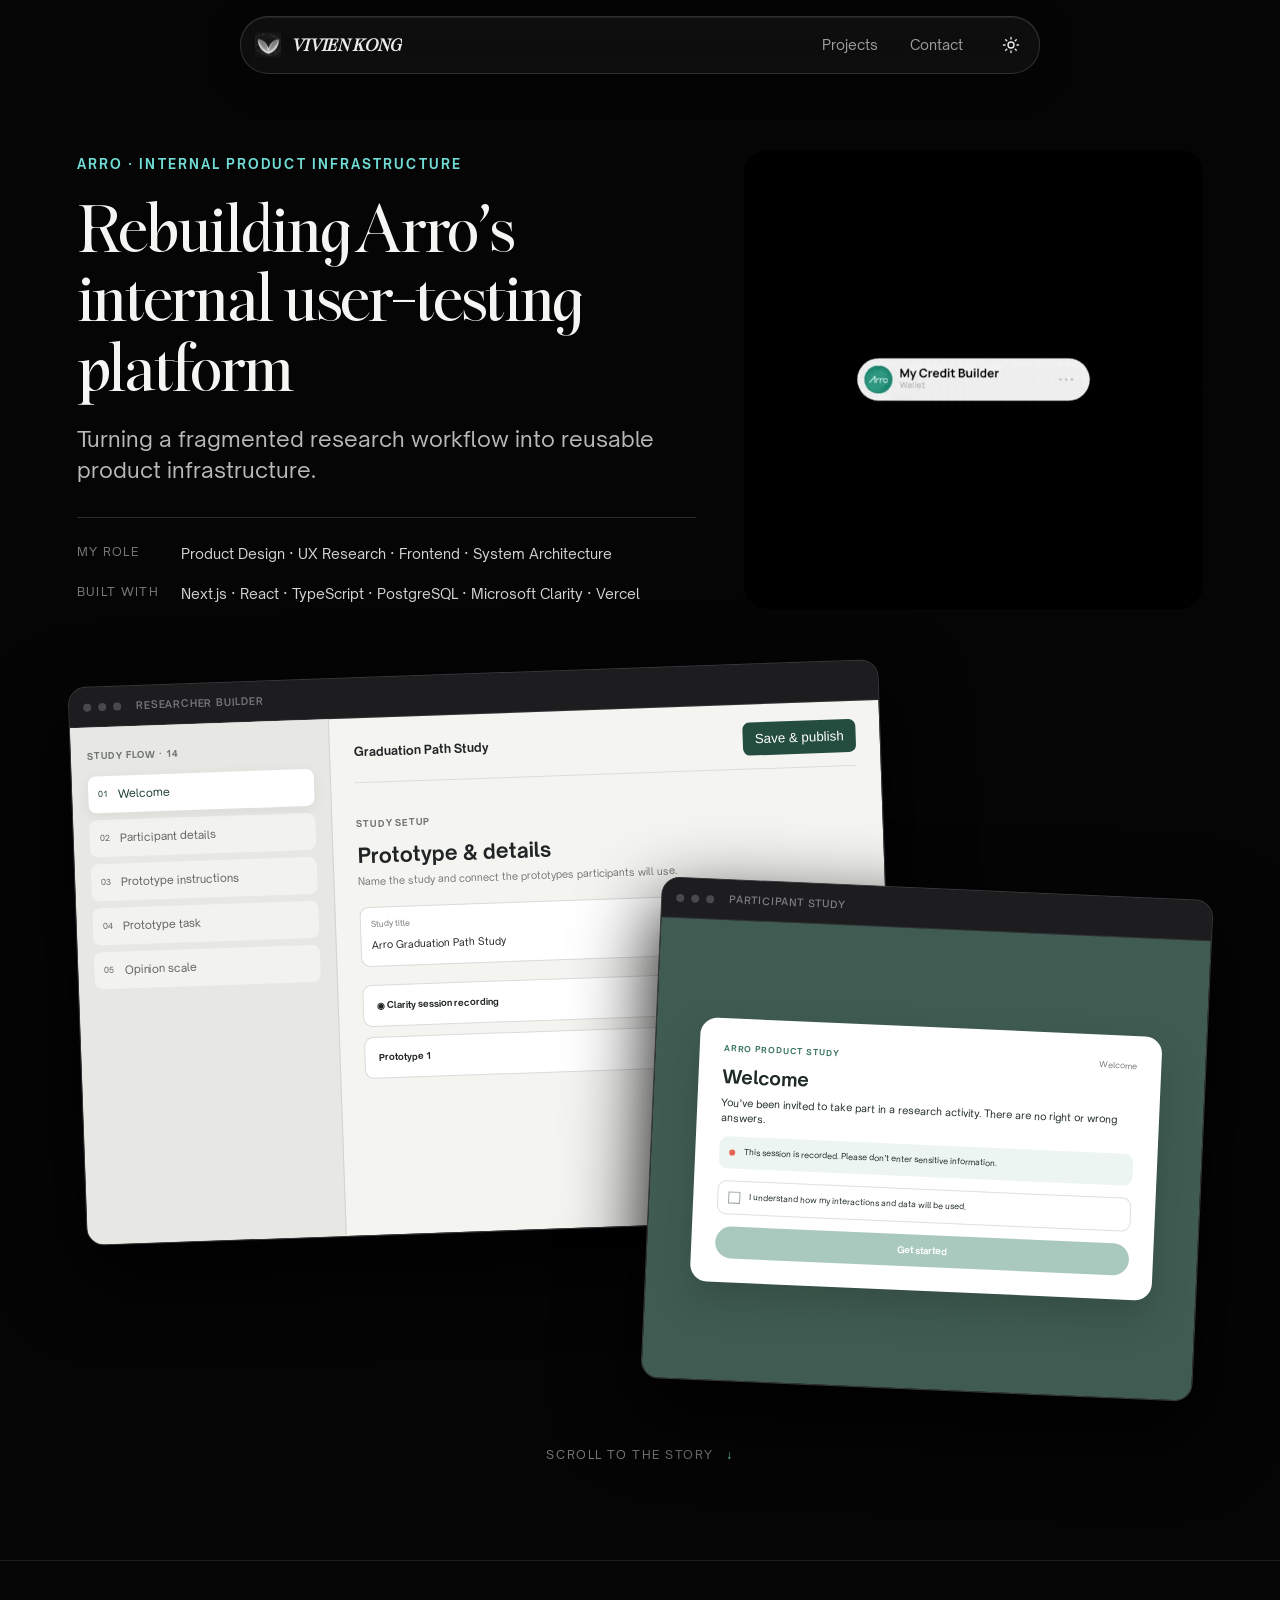
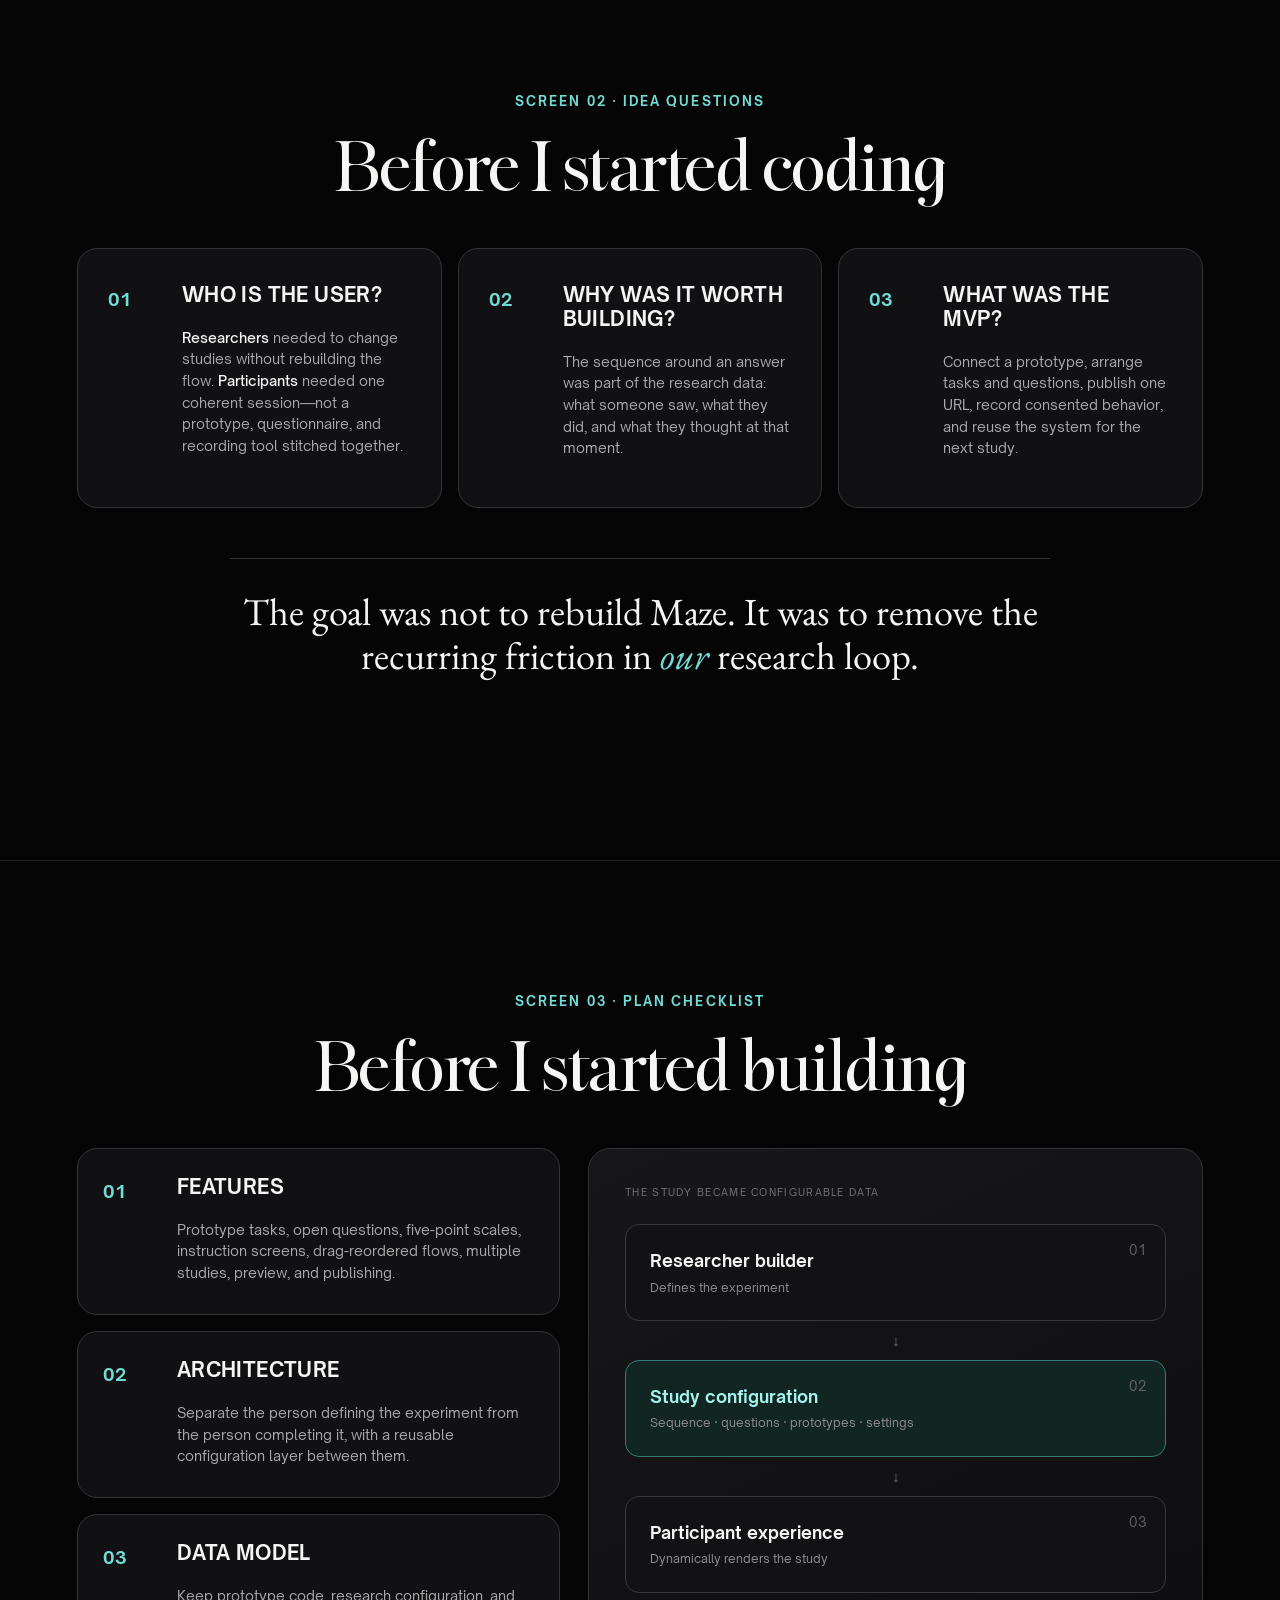
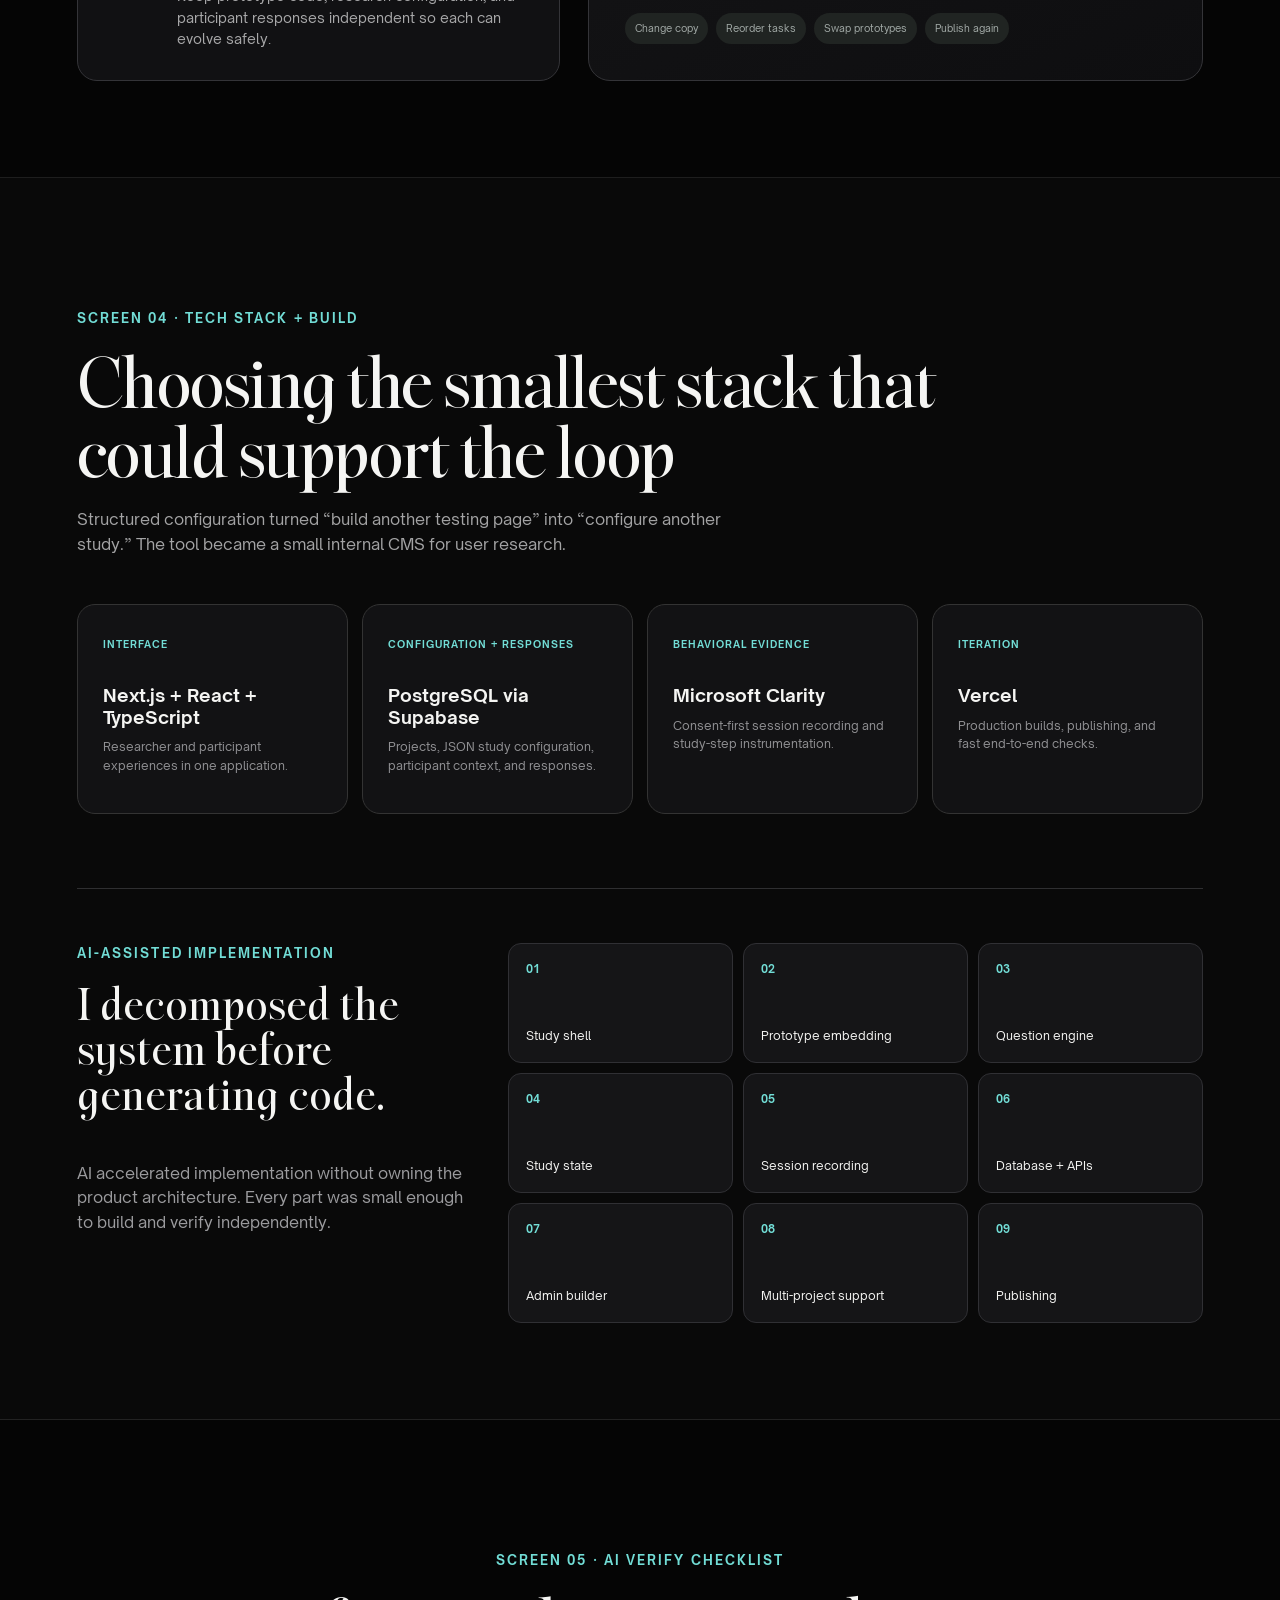
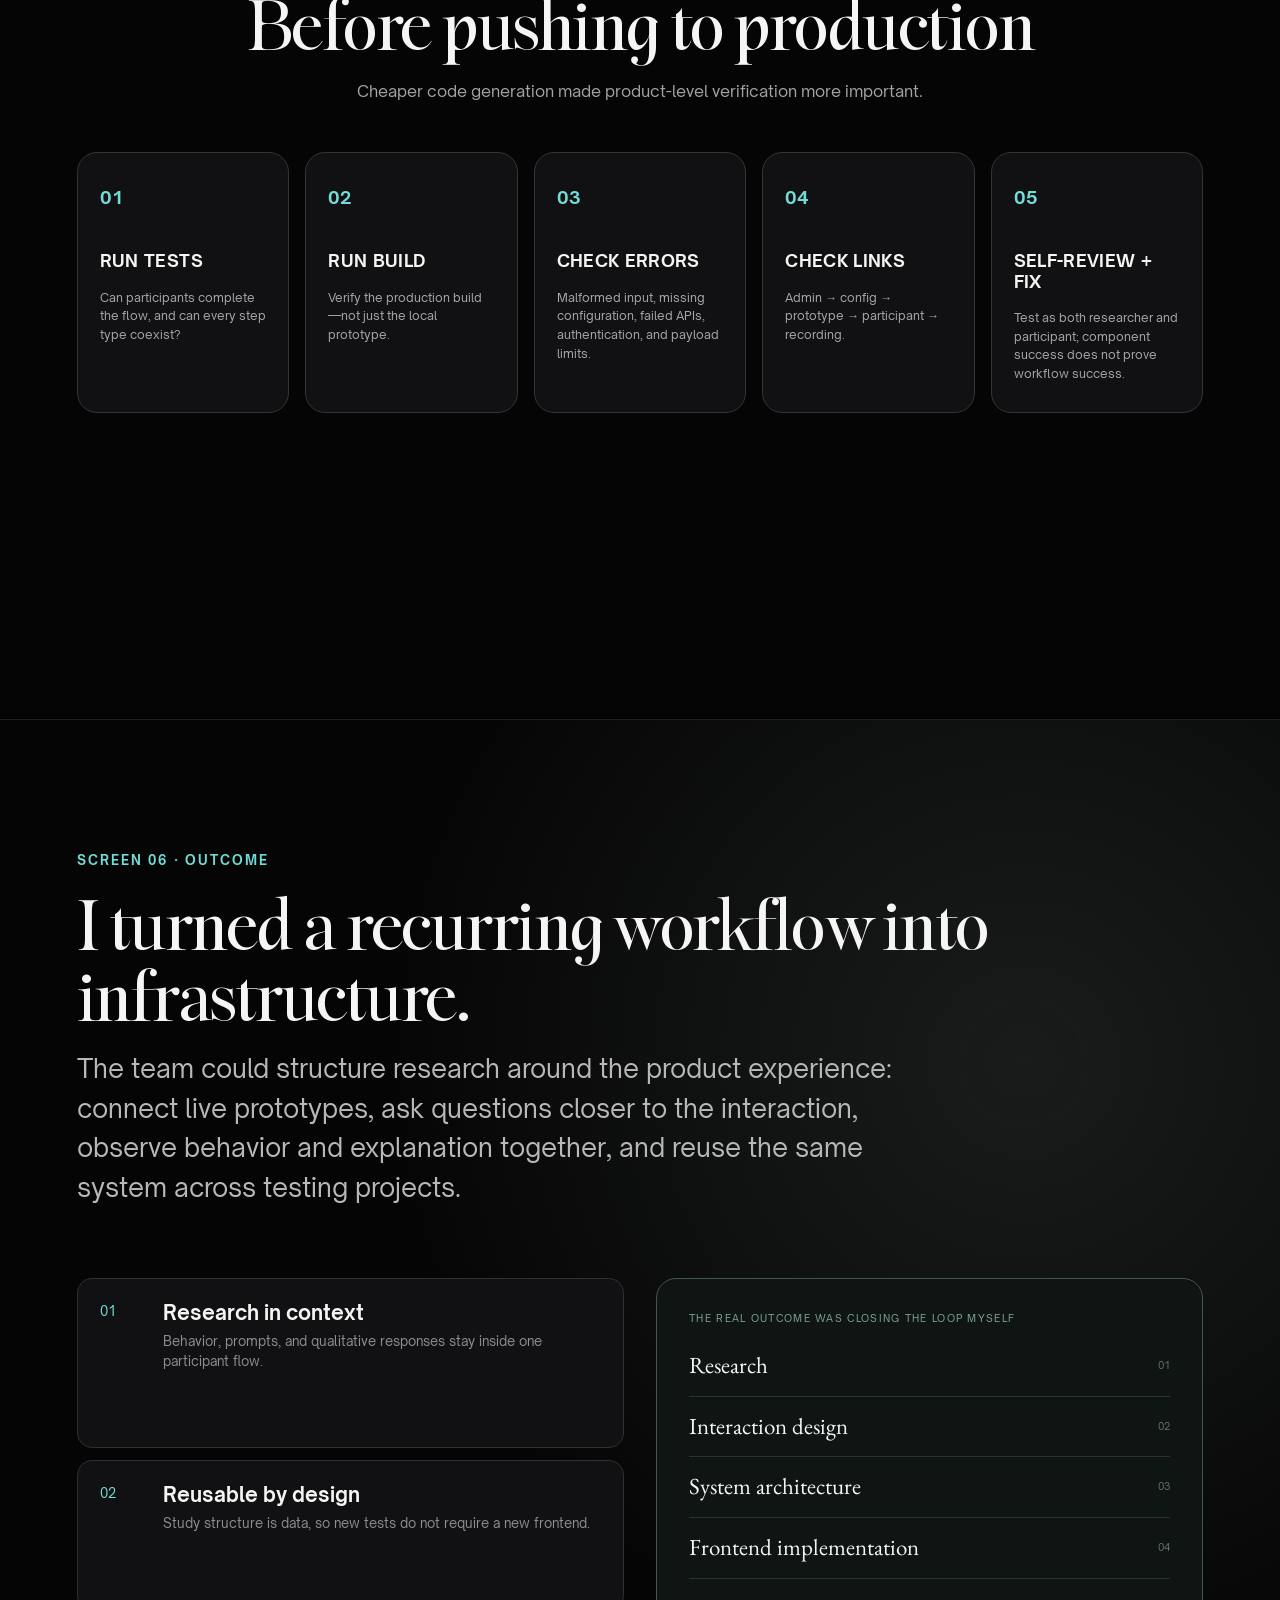
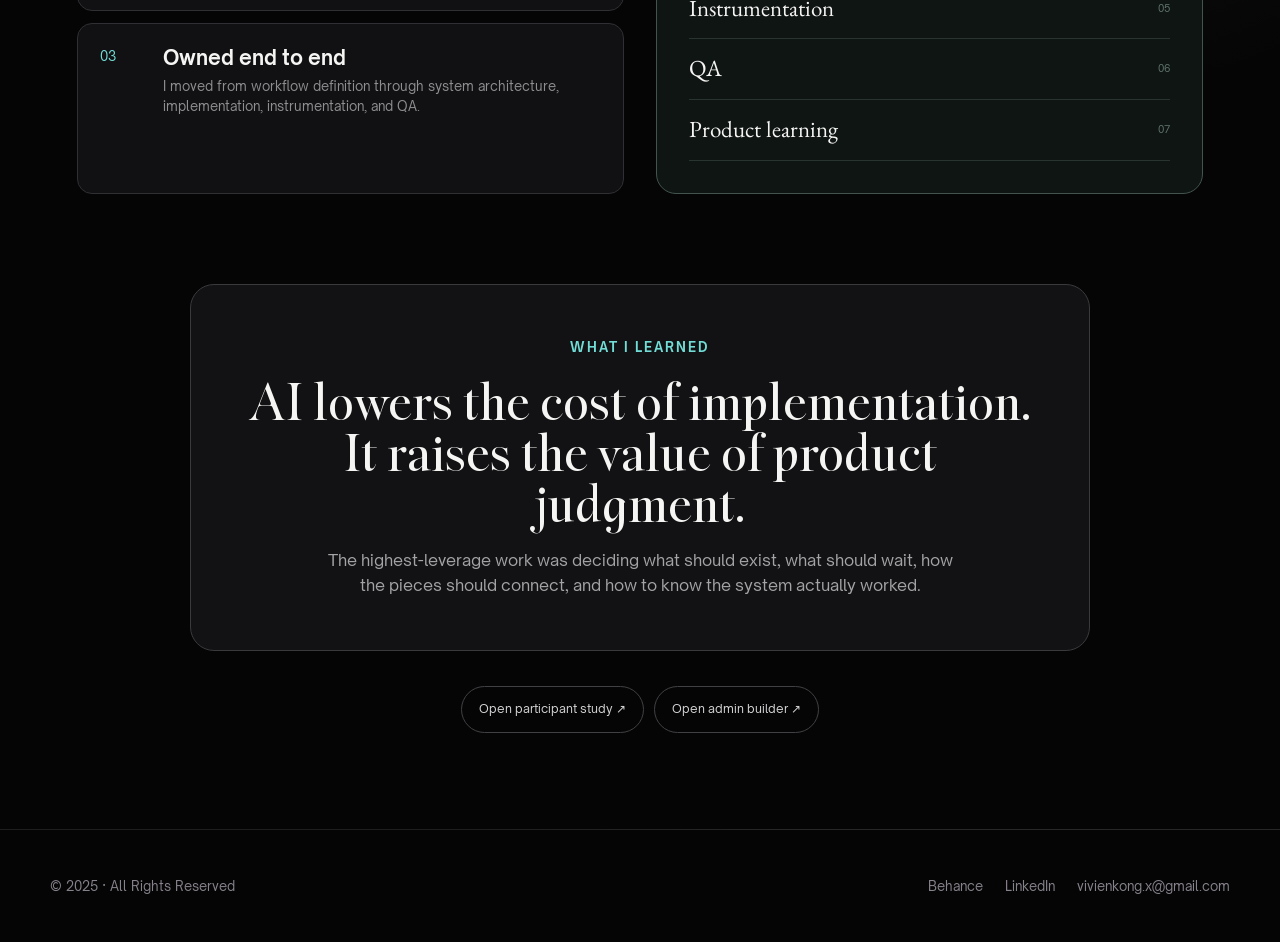
==== arro-testing-system/index.html @ 53c53cf3 "Update case-study typography and Arro hero" ====
<!doctype html>
<html lang="en">
<head>
  <meta charset="utf-8">
  <meta name="viewport" content="width=device-width, initial-scale=1">
  <meta name="description" content="How Vivien Kong designed and built Arro's configurable internal user-testing platform.">
  <link rel="canonical" href="https://vivienkong.com/arro-testing-system">
  <title>Arro Research Platform — Vivien Kong</title>
  <link rel="icon" href="/brand-icon.svg" type="image/svg+xml">
  <link rel="stylesheet" href="/assets/fonts/garamond.css">
  <link rel="stylesheet" href="/arro-testing-system/arro.css?v=6">
  <script>try{document.documentElement.dataset.theme=localStorage.getItem("theme")==="light"?"light":"dark"}catch(e){}</script>
  <script type="module" src="/modules/glass-navbar.mjs?v=2"></script>
  <script type="module" src="/modules/glass-navbar-init.mjs"></script>
  <link rel="stylesheet" href="/modules/case-study-type.css">
  <script type="module" src="/modules/case-study-type.mjs"></script>
</head>
<body>
  <main>
    <section class="screen hero" aria-labelledby="hero-title">
      <div class="screen-inner hero-layout">
      <div class="hero-copy">
        <p class="eyebrow hero-eyebrow">ARRO · INTERNAL PRODUCT INFRASTRUCTURE</p>
        <h1 id="hero-title">Rebuilding Arro’s internal user-testing platform</h1>
        <p class="intro">Turning a fragmented research workflow into reusable product infrastructure.</p>
        <dl class="project-meta">
          <div><dt>My role</dt><dd>Product Design · UX Research · Frontend · System Architecture</dd></div>
          <div><dt>Built with</dt><dd>Next.js · React · TypeScript · PostgreSQL · Microsoft Clarity · Vercel</dd></div>
        </dl>
      </div>

      <figure class="hero-animation">
        <img src="/media/arro/research-workflow.gif" width="800" height="800" alt="Arro My Credit Builder wallet preview">
      </figure>
      </div>

      <div class="hero-product" aria-label="Researcher builder and participant study shown side by side">
        <article class="browser-frame admin-preview">
          <div class="browser-bar"><span></span><span></span><span></span><b>Researcher builder</b></div>
          <div class="admin-ui">
            <aside>
              <small>STUDY FLOW · 14</small>
              <div class="flow-row active"><i>01</i><span>Welcome</span></div>
              <div class="flow-row"><i>02</i><span>Participant details</span></div>
              <div class="flow-row"><i>03</i><span>Prototype instructions</span></div>
              <div class="flow-row"><i>04</i><span>Prototype task</span></div>
              <div class="flow-row"><i>05</i><span>Opinion scale</span></div>
            </aside>
            <div class="builder-panel">
              <div class="builder-top"><span>Graduation Path Study</span><button type="button" tabindex="-1">Save &amp; publish</button></div>
              <small>STUDY SETUP</small>
              <h3>Prototype &amp; details</h3>
              <p>Name the study and connect the prototypes participants will use.</p>
              <div class="field"><label>Study title</label><span>Arro Graduation Path Study</span></div>
              <div class="integration"><strong>◉ Clarity session recording</strong><em>Connected</em></div>
              <div class="prototype-entry"><b>Prototype 1</b><span>graduation-path…</span></div>
            </div>
          </div>
        </article>

        <article class="browser-frame participant-preview">
          <div class="browser-bar"><span></span><span></span><span></span><b>Participant study</b></div>
          <div class="participant-stage">
            <div class="participant-card">
              <div class="participant-meta"><small>ARRO PRODUCT STUDY</small><span>Welcome</span></div>
              <h3>Welcome</h3>
              <p>You’ve been invited to take part in a research activity. There are no right or wrong answers.</p>
              <div class="recording-notice"><i></i><span>This session is recorded. Please don’t enter sensitive information.</span></div>
              <div class="consent"><i></i><span>I understand how my interactions and data will be used.</span></div>
              <div class="get-started">Get started</div>
            </div>
          </div>
        </article>
      </div>
      <a class="scroll-cue" href="#idea">Scroll to the story <span>↓</span></a>
    </section>

    <section class="screen checklist-screen" id="idea" aria-labelledby="idea-title">
      <div class="screen-inner">
        <header class="section-heading centered">
          <p class="eyebrow">SCREEN 02 · IDEA QUESTIONS</p>
          <h2 id="idea-title">Before I started coding</h2>
        </header>
        <div class="numbered-cards three">
          <article class="numbered-card">
            <span>01</span>
            <div><h3>Who is the user?</h3><p><strong>Researchers</strong> needed to change studies without rebuilding the flow. <strong>Participants</strong> needed one coherent session—not a prototype, questionnaire, and recording tool stitched together.</p></div>
          </article>
          <article class="numbered-card">
            <span>02</span>
            <div><h3>Why was it worth building?</h3><p>The sequence around an answer was part of the research data: what someone saw, what they did, and what they thought at that moment.</p></div>
          </article>
          <article class="numbered-card">
            <span>03</span>
            <div><h3>What was the MVP?</h3><p>Connect a prototype, arrange tasks and questions, publish one URL, record consented behavior, and reuse the system for the next study.</p></div>
          </article>
        </div>
        <blockquote>The goal was not to rebuild Maze. It was to remove the recurring friction in <em>our</em> research loop.</blockquote>
      </div>
    </section>

    <section class="screen plan-screen" aria-labelledby="plan-title">
      <div class="screen-inner">
        <header class="section-heading centered">
          <p class="eyebrow">SCREEN 03 · PLAN CHECKLIST</p>
          <h2 id="plan-title">Before I started building</h2>
        </header>
        <div class="plan-layout">
          <div class="numbered-cards compact">
            <article class="numbered-card"><span>01</span><div><h3>Features</h3><p>Prototype tasks, open questions, five-point scales, instruction screens, drag-reordered flows, multiple studies, preview, and publishing.</p></div></article>
            <article class="numbered-card"><span>02</span><div><h3>Architecture</h3><p>Separate the person defining the experiment from the person completing it, with a reusable configuration layer between them.</p></div></article>
            <article class="numbered-card"><span>03</span><div><h3>Data model</h3><p>Keep prototype code, research configuration, and participant responses independent so each can evolve safely.</p></div></article>
          </div>
          <div class="architecture" aria-label="Research platform architecture diagram">
            <p>THE STUDY BECAME CONFIGURABLE DATA</p>
            <div class="architecture-node"><small>01</small><strong>Researcher builder</strong><span>Defines the experiment</span></div>
            <b class="architecture-arrow">↓</b>
            <div class="architecture-node accent"><small>02</small><strong>Study configuration</strong><span>Sequence · questions · prototypes · settings</span></div>
            <b class="architecture-arrow">↓</b>
            <div class="architecture-node"><small>03</small><strong>Participant experience</strong><span>Dynamically renders the study</span></div>
            <div class="config-changes"><span>Change copy</span><span>Reorder tasks</span><span>Swap prototypes</span><span>Publish again</span></div>
          </div>
        </div>
      </div>
    </section>

    <section class="screen build-screen" aria-labelledby="build-title">
      <div class="screen-inner">
        <header class="section-heading">
          <p class="eyebrow">SCREEN 04 · TECH STACK + BUILD</p>
          <h2 id="build-title">Choosing the smallest stack that could support the loop</h2>
          <p>Structured configuration turned “build another testing page” into “configure another study.” The tool became a small internal CMS for user research.</p>
        </header>
        <div class="stack-grid">
          <article><span>Interface</span><h3>Next.js + React + TypeScript</h3><p>Researcher and participant experiences in one application.</p></article>
          <article><span>Configuration + responses</span><h3>PostgreSQL via Supabase</h3><p>Projects, JSON study configuration, participant context, and responses.</p></article>
          <article><span>Behavioral evidence</span><h3>Microsoft Clarity</h3><p>Consent-first session recording and study-step instrumentation.</p></article>
          <article><span>Iteration</span><h3>Vercel</h3><p>Production builds, publishing, and fast end-to-end checks.</p></article>
        </div>
        <div class="decomposition">
          <div class="decomposition-copy">
            <p class="eyebrow">AI-ASSISTED IMPLEMENTATION</p>
            <h3>I decomposed the system before generating code.</h3>
            <p>AI accelerated implementation without owning the product architecture. Every part was small enough to build and verify independently.</p>
          </div>
          <ol class="task-grid">
            <li><b>01</b>Study shell</li><li><b>02</b>Prototype embedding</li><li><b>03</b>Question engine</li>
            <li><b>04</b>Study state</li><li><b>05</b>Session recording</li><li><b>06</b>Database + APIs</li>
            <li><b>07</b>Admin builder</li><li><b>08</b>Multi-project support</li><li><b>09</b>Publishing</li>
          </ol>
        </div>
      </div>
    </section>

    <section class="screen checklist-screen verify-screen" aria-labelledby="verify-title">
      <div class="screen-inner">
        <header class="section-heading centered">
          <p class="eyebrow">SCREEN 05 · AI VERIFY CHECKLIST</p>
          <h2 id="verify-title">Before pushing to production</h2>
          <p>Cheaper code generation made product-level verification more important.</p>
        </header>
        <div class="numbered-cards five">
          <article class="numbered-card"><span>01</span><div><h3>Run tests</h3><p>Can participants complete the flow, and can every step type coexist?</p></div></article>
          <article class="numbered-card"><span>02</span><div><h3>Run build</h3><p>Verify the production build—not just the local prototype.</p></div></article>
          <article class="numbered-card"><span>03</span><div><h3>Check errors</h3><p>Malformed input, missing configuration, failed APIs, authentication, and payload limits.</p></div></article>
          <article class="numbered-card"><span>04</span><div><h3>Check links</h3><p>Admin → config → prototype → participant → recording.</p></div></article>
          <article class="numbered-card"><span>05</span><div><h3>Self-review + fix</h3><p>Test as both researcher and participant; component success does not prove workflow success.</p></div></article>
        </div>
      </div>
    </section>

    <section class="screen outcome-screen" aria-labelledby="outcome-title">
      <div class="screen-inner outcome-inner">
        <p class="eyebrow">SCREEN 06 · OUTCOME</p>
        <h2 id="outcome-title">I turned a recurring workflow into infrastructure.</h2>
        <p class="outcome-lede">The team could structure research around the product experience: connect live prototypes, ask questions closer to the interaction, observe behavior and explanation together, and reuse the same system across testing projects.</p>
        <div class="outcome-grid">
          <div class="outcome-points">
            <article><span>01</span><div><h3>Research in context</h3><p>Behavior, prompts, and qualitative responses stay inside one participant flow.</p></div></article>
            <article><span>02</span><div><h3>Reusable by design</h3><p>Study structure is data, so new tests do not require a new frontend.</p></div></article>
            <article><span>03</span><div><h3>Owned end to end</h3><p>I moved from workflow definition through system architecture, implementation, instrumentation, and QA.</p></div></article>
          </div>
          <div class="loop">
            <p>THE REAL OUTCOME WAS CLOSING THE LOOP MYSELF</p>
            <ol>
              <li>Research</li><li>Interaction design</li><li>System architecture</li><li>Frontend implementation</li><li>Instrumentation</li><li>QA</li><li>Product learning</li>
            </ol>
          </div>
        </div>
        <div class="learning">
          <p class="eyebrow">WHAT I LEARNED</p>
          <h3>AI lowers the cost of implementation. It raises the value of product judgment.</h3>
          <p>The highest-leverage work was deciding what should exist, what should wait, how the pieces should connect, and how to know the system actually worked.</p>
        </div>
        <div class="case-links">
          <a href="https://grow-prototype-site.vercel.app/?study=graduation-path-study" target="_blank" rel="noopener noreferrer">Open participant study ↗</a>
          <a href="https://grow-prototype-site.vercel.app/admin?project=aca21e1c-a0ef-46f1-820d-6cd92b2fc8e0" target="_blank" rel="noopener noreferrer">Open admin builder ↗</a>
        </div>
      </div>
    </section>
  </main>

  <footer class="case-footer">
    <span>© 2025 · All Rights Reserved</span>
    <div>
      <a href="https://www.behance.net/vxkongfc4a">Behance</a>
      <a href="https://www.linkedin.com/in/xiaowei-vivien-kong/">LinkedIn</a>
      <a href="mailto:vivienkong.x@gmail.com">vivienkong.x@gmail.com</a>
    </div>
  </footer>
</body>
</html>
---- assets/fonts/garamond.css ----
/* EB Garamond is the bundled fallback when system Garamond is unavailable.
   Source and license: https://github.com/google/fonts/tree/main/ofl/ebgaramond */
@font-face {
  font-family: "EB Garamond";
  src: url("./eb-garamond/regular.ttf") format("truetype");
  font-style: normal;
  font-weight: 400 800;
  font-display: swap;
}

@font-face {
  font-family: "EB Garamond";
  src: url("./eb-garamond/italic.ttf") format("truetype");
  font-style: italic;
  font-weight: 400 800;
  font-display: swap;
}

/* Requested Sigurd Light styling; the linked Sigurd Light stylesheet supplies the font. */
[style*="--framer-font-family:"][style*="Sigurd"],
[style*="--framer-font-family:"][style*="sigurd"] {
  --framer-font-weight: 300 !important;
  --framer-font-style: normal !important;
  font-weight: 300 !important;
  font-style: normal !important;
}
---- arro-testing-system/arro.css ----
@font-face{font-family:"Open Sauce Sans";src:url("/assets/f40f58af32180281-VvQsG6v03iEur3JMvHc8uDrkGo.woff2") format("woff2");font-style:normal;font-weight:400;font-display:swap}
@font-face{font-family:"Open Sauce Sans";src:url("/assets/178058e7f11cfc5e-O2R7AhA6wjBk0GHLJl0N8fqxN0.woff2") format("woff2");font-style:normal;font-weight:500;font-display:swap}
@font-face{font-family:"Open Sauce Sans";src:url("/assets/3c90c1c0b30caf53-14ekUNlj0vS79oF2mPCC9M9Rng.woff2") format("woff2");font-style:normal;font-weight:700;font-display:swap}

:root{--black:#050505;--panel:#111113;--panel-2:#171719;--line:#2b2b2f;--white:#f5f5f3;--muted:#a4a4a5;--yellow:#72ddd6;--green:#bed5cd;--deep-green:#405c52;--red:#e56555}
*{box-sizing:border-box}
html{scroll-behavior:smooth;background:var(--black)}
body{margin:0;background:var(--black);color:var(--white);font-family:"Open Sauce Sans",Inter,Arial,sans-serif;font-size:16px;line-height:1.55;-webkit-font-smoothing:antialiased}
a{color:inherit}
.site-nav{position:fixed;z-index:20;top:0;left:0;right:0;height:78px;padding:0 max(24px,4vw);display:flex;align-items:center;justify-content:space-between;background:rgba(5,5,5,.78);border-bottom:1px solid rgba(255,255,255,.12);backdrop-filter:blur(18px);-webkit-backdrop-filter:blur(18px)}
.brand{display:flex;align-items:center;gap:12px;text-decoration:none;font-family:"EB Garamond",Garamond,serif;font-size:20px;font-weight:700;letter-spacing:.01em}.brand img{width:38px;height:38px;border-radius:9px}.site-nav nav{display:flex;gap:28px}.site-nav nav a{color:#c8c8c8;text-decoration:none;font-size:14px}.site-nav nav a:hover{color:#fff}
.screen{position:relative;min-height:100vh;padding:130px max(24px,6vw) 96px;border-bottom:1px solid rgba(255,255,255,.1);overflow:hidden}.screen-inner{width:min(1180px,100%);margin:0 auto}
.eyebrow{margin:0 0 18px;color:var(--yellow);font-size:13px;font-weight:700;letter-spacing:.16em;text-transform:uppercase}.hero-eyebrow{color:var(--yellow)}
h1,h2,h3,p{margin-top:0}h1,h2{font-family:"EB Garamond",Garamond,serif;font-weight:500;letter-spacing:-.035em}h1{max-width:1050px;margin-bottom:22px;font-size:clamp(52px,7vw,96px);line-height:.94}h2{margin-bottom:20px;font-size:clamp(42px,5.6vw,72px);line-height:.98}h3{font-size:20px;line-height:1.2}.lede{max-width:760px;margin-bottom:20px;font-size:clamp(22px,2.3vw,32px);line-height:1.25}.intro{max-width:680px;color:#b9b9b9;font-size:17px}.hero{padding-top:150px}.hero-copy{position:relative;z-index:2}.project-meta{display:grid;grid-template-columns:1fr 1fr;gap:16px 44px;max-width:920px;margin:40px 0 64px;padding-top:25px;border-top:1px solid var(--line)}.project-meta div{display:grid;grid-template-columns:88px 1fr;gap:16px}.project-meta dt{color:#777;font-size:12px;text-transform:uppercase;letter-spacing:.11em}.project-meta dd{margin:0;color:#d5d5d5;font-size:14px}
.hero-product{position:relative;width:min(1320px,100%);height:clamp(470px,56vw,720px);margin:0 auto}.browser-frame{position:absolute;overflow:hidden;border:1px solid #38383b;border-radius:18px;background:#161618;box-shadow:0 30px 80px #000}.browser-bar{height:40px;display:flex;align-items:center;gap:7px;padding:0 14px;background:#1d1d1f;border-bottom:1px solid #303033}.browser-bar span{width:8px;height:8px;border-radius:50%;background:#49494d}.browser-bar b{margin-left:8px;color:#7d7d81;font-size:10px;font-weight:500;letter-spacing:.08em;text-transform:uppercase}.admin-preview{left:0;top:0;width:72%;height:78%;transform:rotate(-2deg)}.participant-preview{right:0;bottom:0;width:49%;height:70%;transform:rotate(2.5deg)}
.admin-ui{display:grid;grid-template-columns:32% 1fr;height:calc(100% - 40px);color:#202424;background:#f4f4f1}.admin-ui aside{padding:22px 16px;background:#e7e8e3;border-right:1px solid #d2d3cf}.admin-ui small{display:block;margin-bottom:13px;color:#6d726f;font-size:9px;font-weight:700;letter-spacing:.09em}.flow-row{display:flex;align-items:center;gap:10px;margin:7px 0;padding:10px;border-radius:8px;color:#5f625f;background:rgba(255,255,255,.45);font-size:11px}.flow-row i{font-style:normal;font-size:8px}.flow-row.active{color:#18392e;background:#fff;box-shadow:0 3px 12px rgba(49,63,58,.08)}.builder-panel{padding:18px 24px;overflow:hidden}.builder-top{display:flex;justify-content:space-between;align-items:center;margin-bottom:34px;padding-bottom:13px;border-bottom:1px solid #ddd}.builder-top span{font-size:12px;font-weight:700}.builder-top button{border:0;border-radius:7px;padding:9px 12px;color:white;background:#244c3f;font:700 9px inherit}.builder-panel h3{margin-bottom:6px}.builder-panel>p{color:#777;font-size:10px}.field{margin:18px 0;padding:10px;border:1px solid #d8dbd8;border-radius:9px;background:white}.field label{display:block;color:#777;font-size:8px}.field span{font-size:10px}.integration,.prototype-entry{display:flex;justify-content:space-between;margin-top:10px;padding:13px;border:1px solid #d7ded9;border-radius:9px;background:#fff;font-size:9px}.integration em{color:#36705e;font-style:normal}.prototype-entry span{color:#888}
.participant-stage{height:calc(100% - 40px);display:grid;place-items:center;padding:8%;background:#405c52}.participant-card{width:100%;padding:24px;border-radius:17px;color:#1f2a26;background:#fff;box-shadow:0 18px 35px rgba(22,39,33,.25)}.participant-meta{display:flex;justify-content:space-between}.participant-meta small{color:#3b7562;font-size:8px;font-weight:700;letter-spacing:.12em}.participant-meta span{color:#777;font-size:8px}.participant-card h3{margin:11px 0 8px;font-size:18px}.participant-card>p{font-size:10px;line-height:1.45}.recording-notice,.consent{display:flex;gap:9px;padding:10px;border-radius:9px;font-size:8px;line-height:1.45}.recording-notice{margin:12px 0;background:#edf5f2}.recording-notice i{width:6px;height:6px;margin-top:3px;border-radius:50%;background:var(--red);flex:none}.consent{border:1px solid #dce1de}.consent i{width:12px;height:12px;border:1px solid #9ca7a2;flex:none}.get-started{margin-top:12px;padding:9px;border-radius:20px;text-align:center;color:#fff;background:#aac9be;font-size:9px;font-weight:700}.scroll-cue{display:flex;justify-content:center;gap:12px;margin-top:56px;color:#777;text-decoration:none;font-size:12px;text-transform:uppercase;letter-spacing:.13em}.scroll-cue span{color:var(--yellow)}
.section-heading{max-width:920px;margin-bottom:48px}.section-heading>p:last-child{max-width:650px;color:var(--muted)}.section-heading.centered{margin-right:auto;margin-left:auto;text-align:center}.section-heading.centered>p:last-child{margin-right:auto;margin-left:auto}.numbered-cards{display:grid;gap:16px}.numbered-cards.three{grid-template-columns:repeat(3,1fr)}.numbered-card{display:grid;grid-template-columns:54px 1fr;gap:20px;min-height:260px;padding:34px 30px;border:1px solid #343438;border-radius:20px;background:var(--panel)}.numbered-card>span{padding-top:3px;color:var(--yellow);font-size:18px;font-weight:700}.numbered-card h3{text-transform:uppercase;letter-spacing:.02em}.numbered-card p{margin:0;color:#a9a9aa;font-size:14px}.numbered-card strong{color:#f4f4f4;font-weight:500}.checklist-screen blockquote{max-width:820px;margin:50px auto 0;padding:30px 0 0;border-top:1px solid #2f2f31;font-family:"EB Garamond",Garamond,serif;font-size:clamp(26px,3vw,40px);line-height:1.15;text-align:center}.checklist-screen blockquote em{color:var(--yellow)}
.plan-layout{display:grid;grid-template-columns:.88fr 1.12fr;gap:28px}.numbered-cards.compact .numbered-card{min-height:0;padding:26px 25px}.architecture{padding:36px;border:1px solid #343438;border-radius:22px;background:linear-gradient(155deg,#171719,#0e0e10)}.architecture>p{margin-bottom:24px;color:#747478;font-size:10px;letter-spacing:.13em}.architecture-node{position:relative;padding:23px 24px;border:1px solid #39393d;border-radius:14px;background:#121214}.architecture-node small{position:absolute;right:18px;top:15px;color:#616166}.architecture-node strong,.architecture-node span{display:block}.architecture-node strong{font-size:17px}.architecture-node span{margin-top:4px;color:#8d8d90;font-size:12px}.architecture-node.accent{border-color:#938022;background:#221f12}.architecture-node.accent strong{color:#ffe477}.architecture-arrow{display:block;padding:7px;text-align:center;color:#666}.config-changes{display:flex;flex-wrap:wrap;gap:8px;margin-top:20px}.config-changes span{padding:8px 10px;border-radius:999px;color:#a2aaa7;background:#202422;font-size:10px}
.build-screen{background:#090909}.stack-grid{display:grid;grid-template-columns:repeat(4,1fr);gap:14px}.stack-grid article{min-height:210px;padding:25px;border:1px solid #333;border-radius:18px;background:#121214}.stack-grid article>span{color:var(--yellow);font-size:10px;font-weight:700;letter-spacing:.1em;text-transform:uppercase}.stack-grid h3{margin:30px 0 10px;font-size:18px}.stack-grid p{color:#919194;font-size:12px}.decomposition{display:grid;grid-template-columns:.72fr 1.28fr;gap:40px;margin-top:74px;padding-top:54px;border-top:1px solid #2f2f31}.decomposition-copy h3{font-family:"EB Garamond",Garamond,serif;font-size:clamp(32px,3.5vw,50px);font-weight:500;line-height:1}.decomposition-copy>p:last-child{color:#9c9c9f}.task-grid{display:grid;grid-template-columns:repeat(3,1fr);gap:10px;margin:0;padding:0;list-style:none}.task-grid li{display:flex;flex-direction:column;justify-content:space-between;min-height:120px;padding:17px;border:1px solid #303034;border-radius:13px;background:#151517;font-size:12px}.task-grid b{color:var(--yellow);font-size:11px}
.verify-screen .numbered-cards.five{grid-template-columns:repeat(5,1fr)}.verify-screen .numbered-card{display:block;min-height:250px;padding:28px 22px}.verify-screen .numbered-card>span{display:block;margin-bottom:40px}.verify-screen .numbered-card h3{font-size:17px}.verify-screen .numbered-card p{font-size:12px}
.outcome-screen{background:radial-gradient(circle at 80% 20%,rgba(190,213,205,.11),transparent 38%),#050505}.outcome-inner>h2{max-width:920px}.outcome-lede{max-width:820px;color:#b8b8ba;font-size:clamp(19px,2vw,26px)}.outcome-grid{display:grid;grid-template-columns:1fr 1fr;gap:32px;margin-top:70px}.outcome-points{display:grid;gap:12px}.outcome-points article{display:grid;grid-template-columns:45px 1fr;gap:18px;padding:22px;border:1px solid #303034;border-radius:15px;background:#111113}.outcome-points article>span{color:var(--yellow);font-size:13px}.outcome-points h3{margin-bottom:6px}.outcome-points p{margin:0;color:#8f8f92;font-size:13px}.loop{padding:32px;border:1px solid #43544e;border-radius:20px;background:#0f1513}.loop>p{color:#83a499;font-size:10px;letter-spacing:.13em}.loop ol{display:grid;gap:0;margin:0;padding:0;list-style:none;counter-reset:loop}.loop li{counter-increment:loop;display:flex;align-items:center;justify-content:space-between;padding:12px 0;border-bottom:1px solid #29332f;font-family:"EB Garamond",Garamond,serif;font-size:23px}.loop li::after{content:"0" counter(loop);color:#60746d;font-family:"Open Sauce Sans",sans-serif;font-size:10px}.learning{max-width:900px;margin:90px auto 0;padding:52px;border:1px solid #3a3a3d;border-radius:24px;text-align:center;background:#121214}.learning h3{margin-bottom:20px;font-family:"EB Garamond",Garamond,serif;font-size:clamp(34px,4vw,56px);font-weight:500;line-height:1}.learning>p:last-child{max-width:650px;margin:0 auto;color:#a4a4a7}.case-links{display:flex;flex-wrap:wrap;justify-content:center;gap:10px;margin-top:35px}.case-links a{padding:13px 17px;border:1px solid #414145;border-radius:999px;color:#d4d4d6;text-decoration:none;font-size:12px}.case-links a:hover{border-color:#aaa;color:#fff}
.case-footer{display:flex;align-items:center;justify-content:space-between;gap:22px;width:min(calc(100% - 48px),1180px);margin:auto;padding:46px 0;color:#87828c;font-size:13px}.case-footer div{display:flex;flex-wrap:wrap;gap:22px}.case-footer a{text-decoration:none}.case-footer a:hover{color:#fff}
.architecture-node.accent{border-color:#367d7a;background:#112522}.architecture-node.accent strong{color:#a5f3ed}
@media(max-width:1000px){.numbered-cards.three{grid-template-columns:1fr}.numbered-cards.three .numbered-card{min-height:0}.stack-grid{grid-template-columns:1fr 1fr}.verify-screen .numbered-cards.five{grid-template-columns:repeat(2,1fr)}.verify-screen .numbered-card:last-child{grid-column:1/-1}.plan-layout,.decomposition,.outcome-grid{grid-template-columns:1fr}.admin-preview{width:78%}.participant-preview{width:55%}}
@media(max-width:700px){.site-nav{height:68px}.brand span{display:none}.site-nav nav{gap:16px}.site-nav nav a{font-size:12px}.screen{min-height:auto;padding:104px 20px 72px}.hero{padding-top:120px}h1{font-size:47px}.project-meta{grid-template-columns:1fr}.project-meta div{grid-template-columns:74px 1fr}.hero-product{height:620px}.admin-preview{width:100%;height:55%;transform:rotate(-1deg)}.participant-preview{width:84%;height:52%;transform:rotate(1.5deg)}.admin-ui{grid-template-columns:38% 1fr}.builder-panel{padding:14px}.flow-row{padding:7px}.stack-grid,.verify-screen .numbered-cards.five{grid-template-columns:1fr}.verify-screen .numbered-card,.verify-screen .numbered-card:last-child{grid-column:auto;min-height:0}.task-grid{grid-template-columns:1fr 1fr}.numbered-card{grid-template-columns:40px 1fr;padding:24px 20px}.architecture{padding:24px}.learning{padding:36px 22px}.case-footer{grid-template-columns:1fr;text-align:center}.case-footer .next-project{justify-self:center}.case-footer>a:first-child{order:3}}
@media(max-width:430px){.admin-ui aside{padding:14px 9px}.flow-row{font-size:8px}.builder-panel h3{font-size:14px}.participant-preview{width:92%}.task-grid{grid-template-columns:1fr}.stack-grid{grid-template-columns:1fr}.stack-grid article{min-height:170px}}
@media(max-width:700px){.case-footer{align-items:flex-start;flex-direction:column;padding:34px 0;text-align:left}.case-footer div{gap:14px}}
@media(prefers-reduced-motion:reduce){html{scroll-behavior:auto}}

/* Hero copy and supplied animation share a row, then stack on smaller screens. */
.hero-layout{display:grid;grid-template-columns:minmax(0,1.35fr) minmax(0,1fr);align-items:center;gap:48px;margin-bottom:64px}
.hero-layout h1{font-size:clamp(48px,5.2vw,74px);line-height:1.05}
.hero-layout .intro{font-size:clamp(18px,1.7vw,23px);line-height:1.4}
.hero-layout .project-meta{grid-template-columns:1fr;gap:18px;margin:32px 0 0}
.hero-animation{margin:0;min-width:0;display:grid;place-items:center}
.hero-animation img{display:block;width:100%;max-width:480px;height:auto;object-fit:contain;border-radius:24px}
@media(max-width:900px){.hero-layout{grid-template-columns:1fr;gap:32px}.hero-animation img{max-width:400px}.hero-layout h1{font-size:clamp(42px,7vw,64px)}}
html[data-theme="light"]{color-scheme:light;--black:#f8f7fb;--panel:#fff;--panel-2:#f0eef5;--line:#d8d5df;--white:#211b2c;--muted:#625c6d;--yellow:#226e69}
html[data-theme="light"] .screen{border-color:var(--line)}
html[data-theme="light"] :is(.intro,.project-meta dd,.outcome-lede){color:#514a5d}
html[data-theme="light"] :is(.project-meta dt,.scroll-cue,.case-footer){color:#625c6d}
html[data-theme="light"] :is(.numbered-card,.architecture,.architecture-node,.stack-grid article,.task-grid li,.outcome-points article,.learning){background:#fff;border-color:var(--line)}
html[data-theme="light"] :is(.numbered-card p,.stack-grid p,.architecture-node span,.decomposition-copy>p:last-child,.outcome-points p,.learning>p:last-child){color:#625c6d}
html[data-theme="light"] .numbered-card strong{color:#211b2c}
html[data-theme="light"] :is(.build-screen,.outcome-screen){background:#f2f0f7}
html[data-theme="light"] :is(.architecture>p,.architecture-node small,.architecture-arrow){color:#625c6d}
html[data-theme="light"] .architecture-node.accent{background:#e5f2ee;border-color:#75a59c}
html[data-theme="light"] .architecture-node.accent strong{color:#226e69}
html[data-theme="light"] .config-changes span{background:#e5f2ee;color:#365e53}
html[data-theme="light"] .loop{background:#eaf3ef;border-color:#95b4a9}
html[data-theme="light"] .loop>p{color:#416b5c}
html[data-theme="light"] :is(.loop li,.decomposition,.checklist-screen blockquote){border-color:var(--line)}
html[data-theme="light"] .case-links a{color:#514a5d;border-color:#aaa3b4}
html[data-theme="light"] :is(.case-links a:hover,.case-footer a:hover){color:#211b2c}
---- modules/case-study-type.css ----
/* Match the Sigurd face already used throughout the portfolio. */
@font-face{font-family:"Sigurd Light";src:url("/assets/fonts/sigurd-light.woff2") format("woff2");font-weight:300;font-style:normal;font-display:swap}
.case-serif-heading,.case-serif-heading :is(span,em,strong,a){font-family:"Sigurd Light",Garamond,serif!important;--framer-font-family:"Sigurd Light",Garamond,serif!important;font-weight:300!important;--framer-font-weight:300!important}
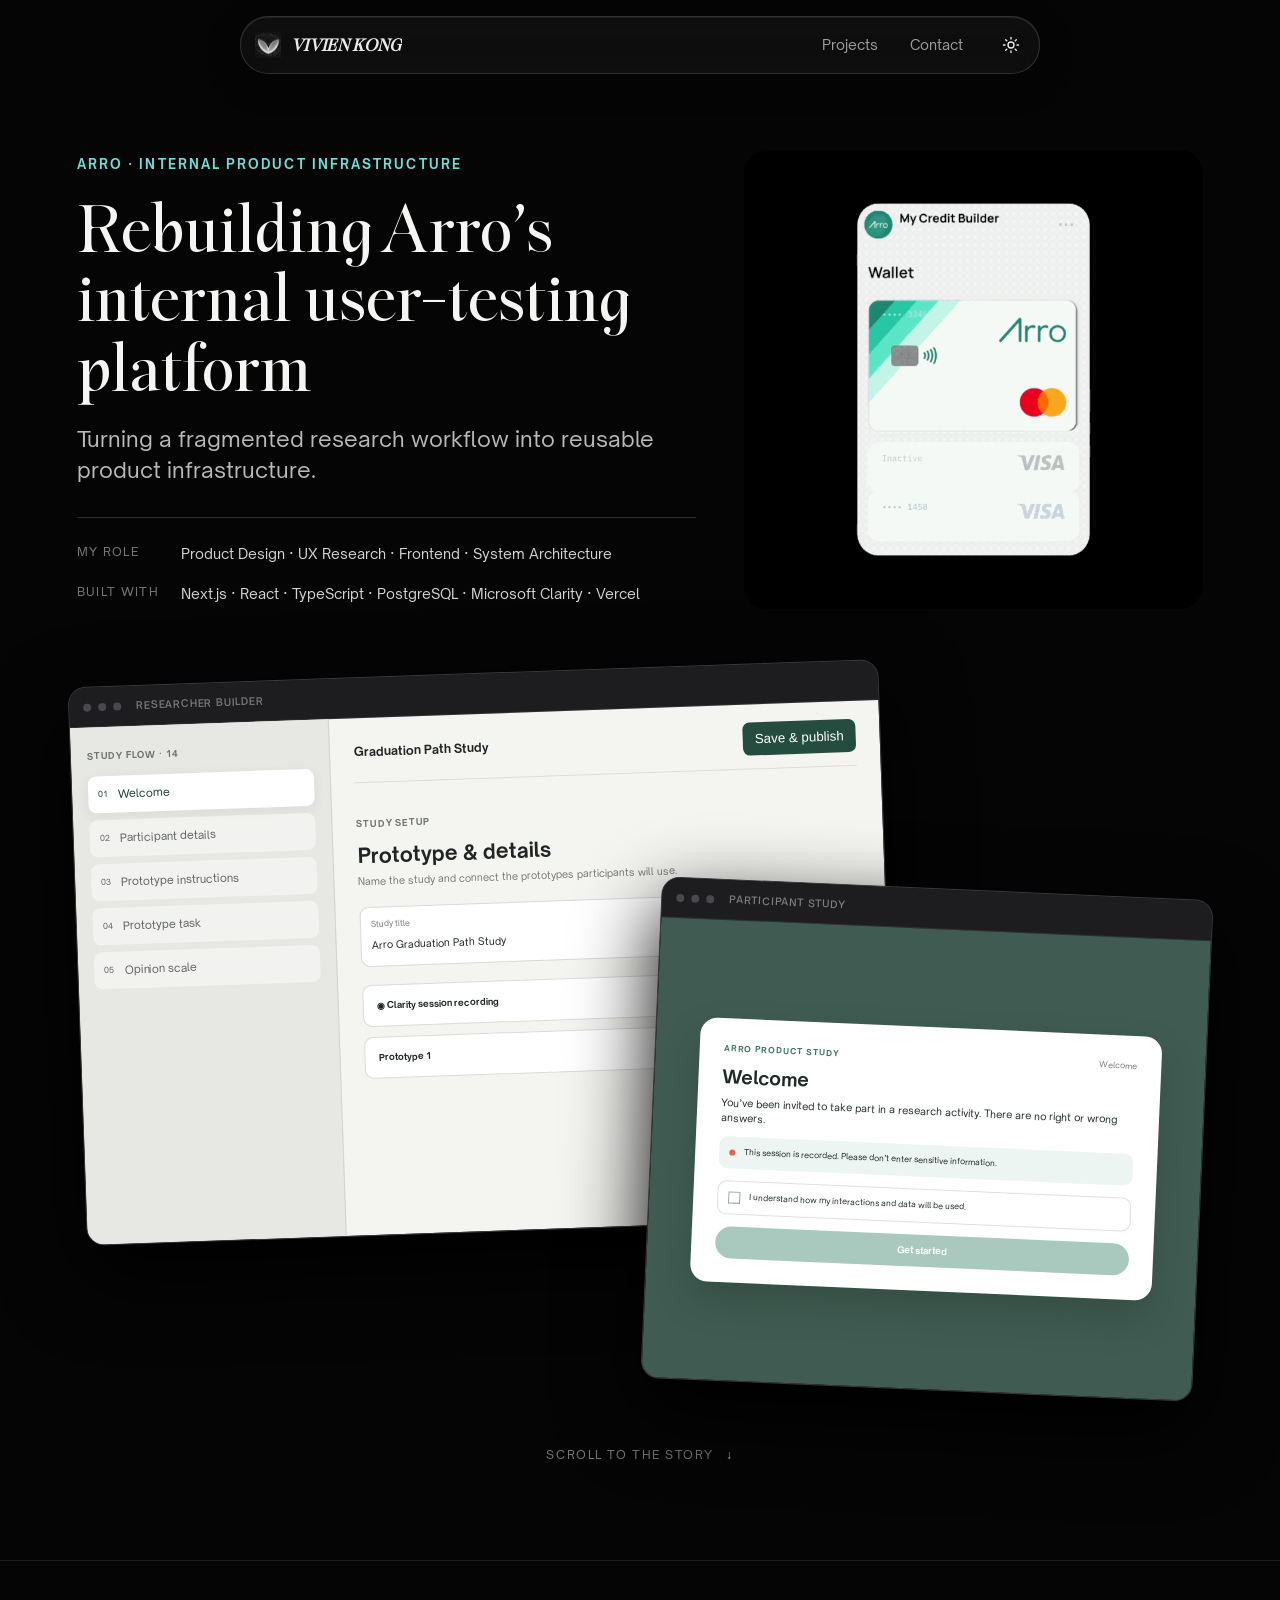
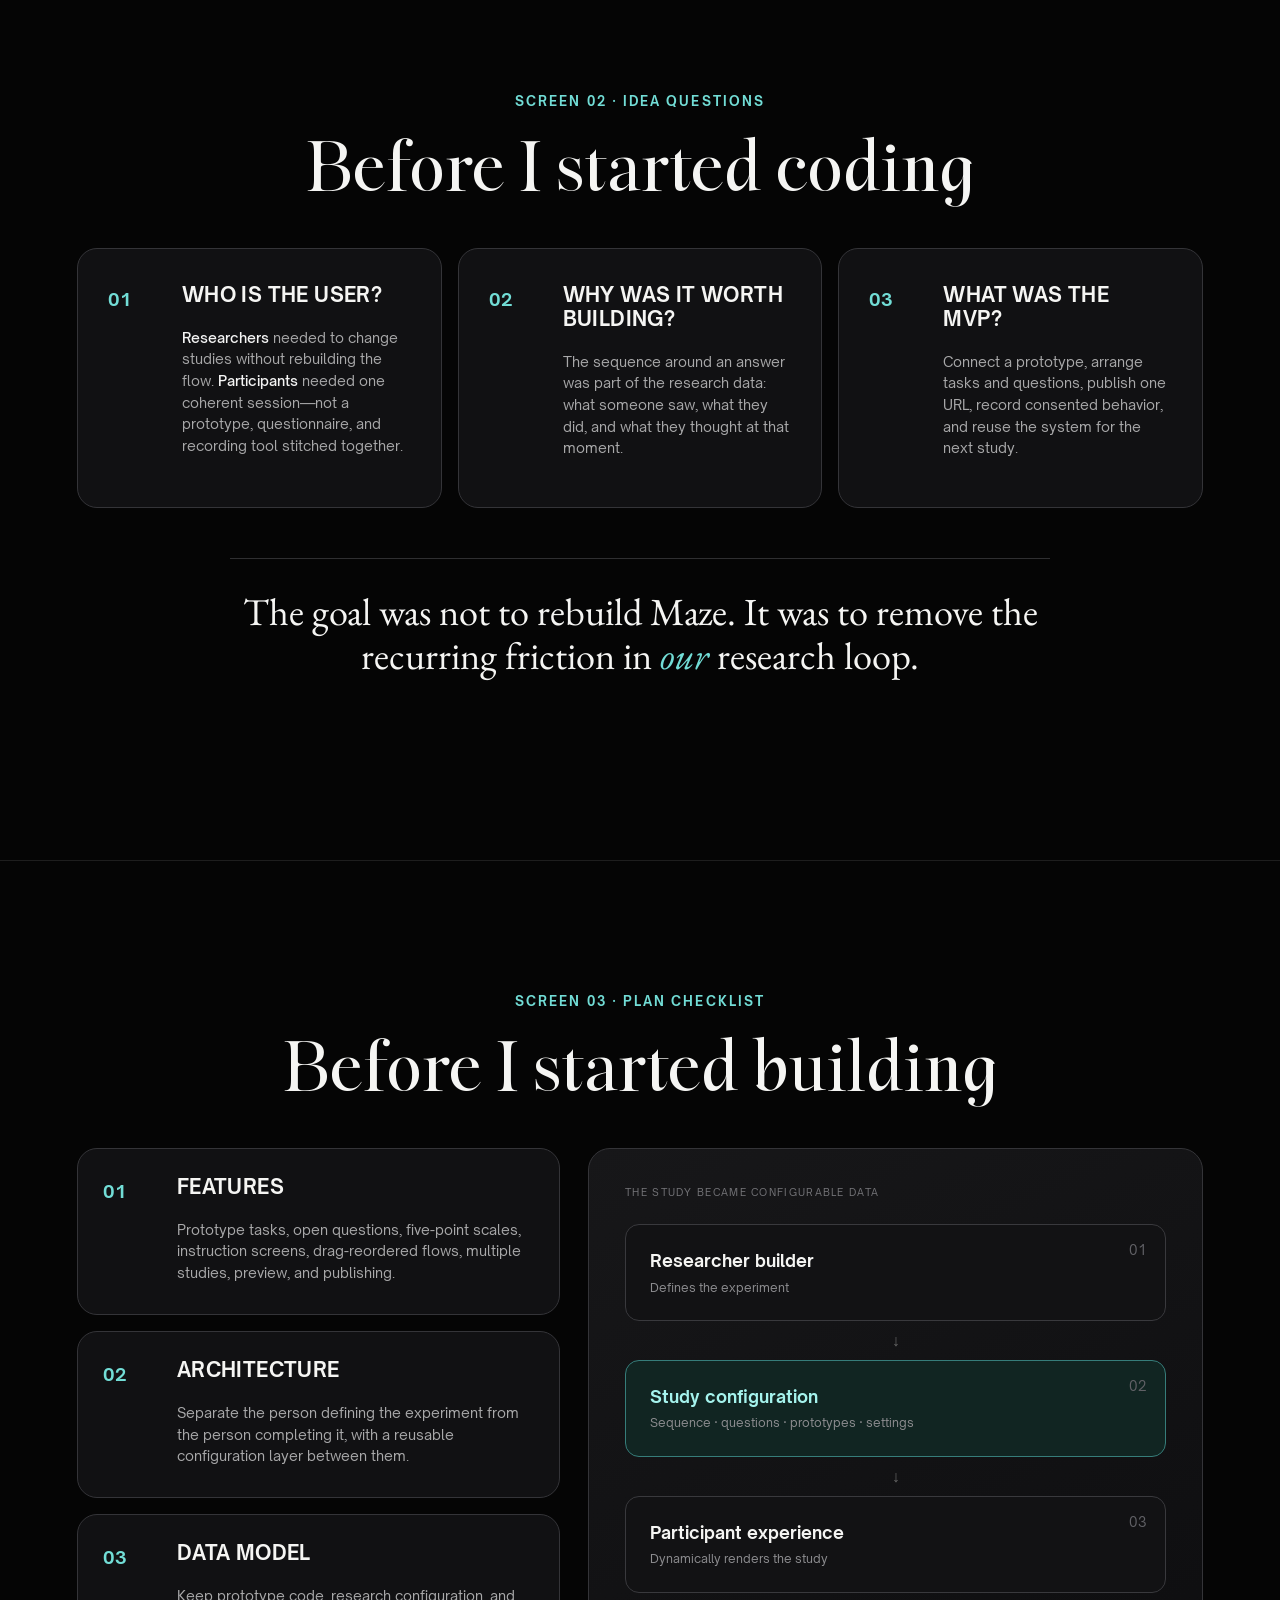
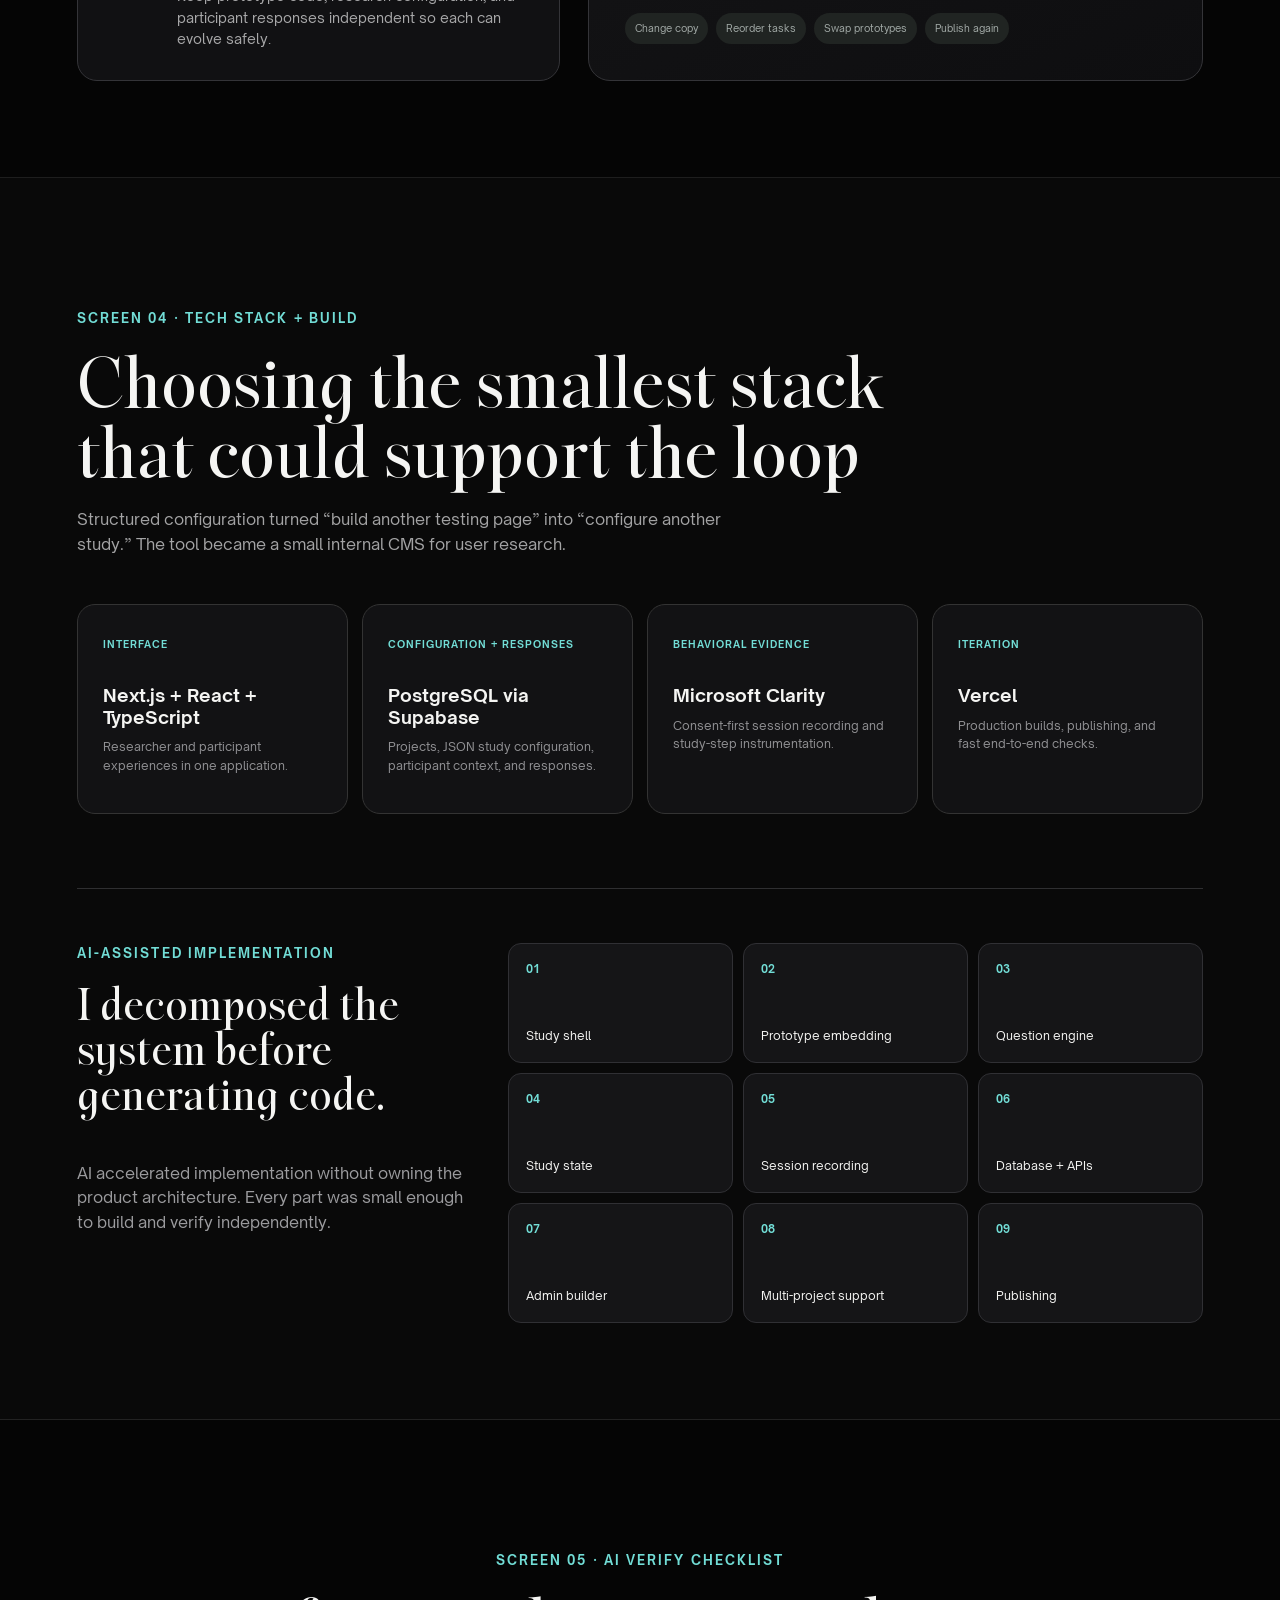
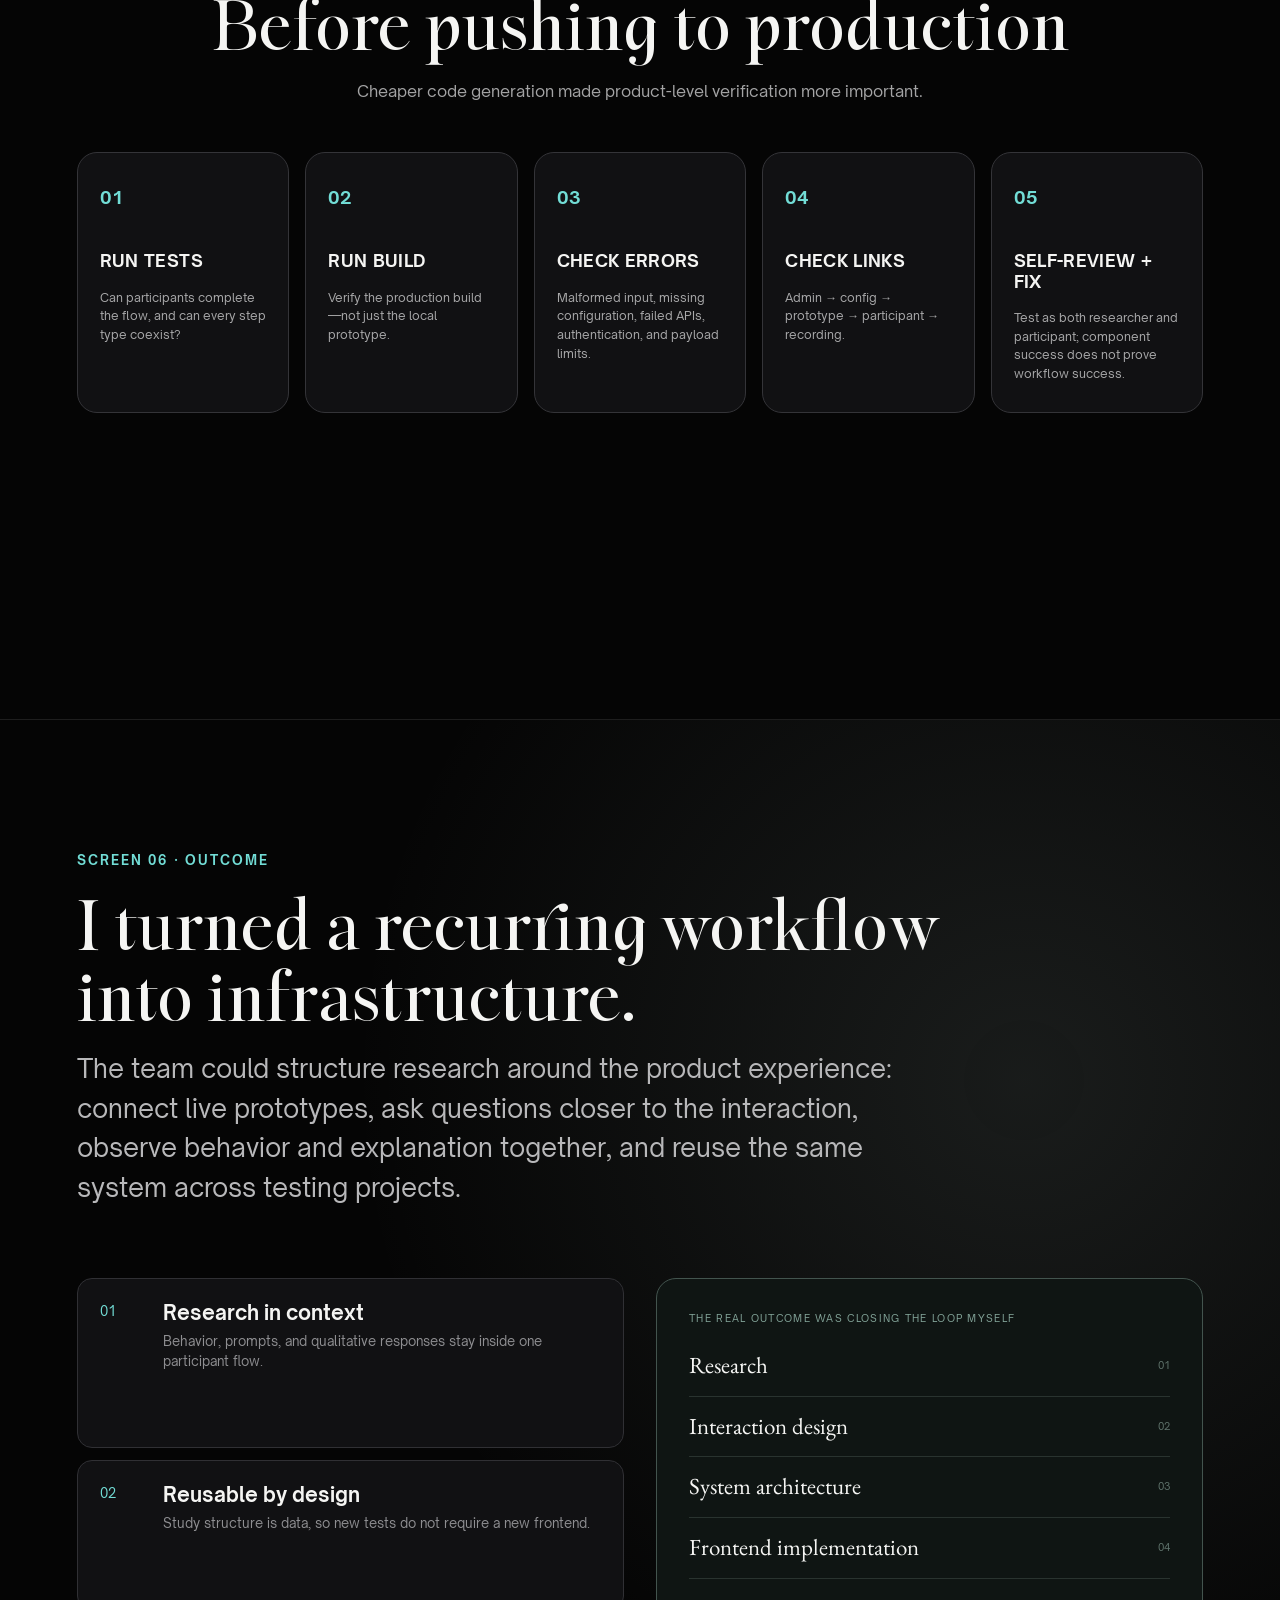
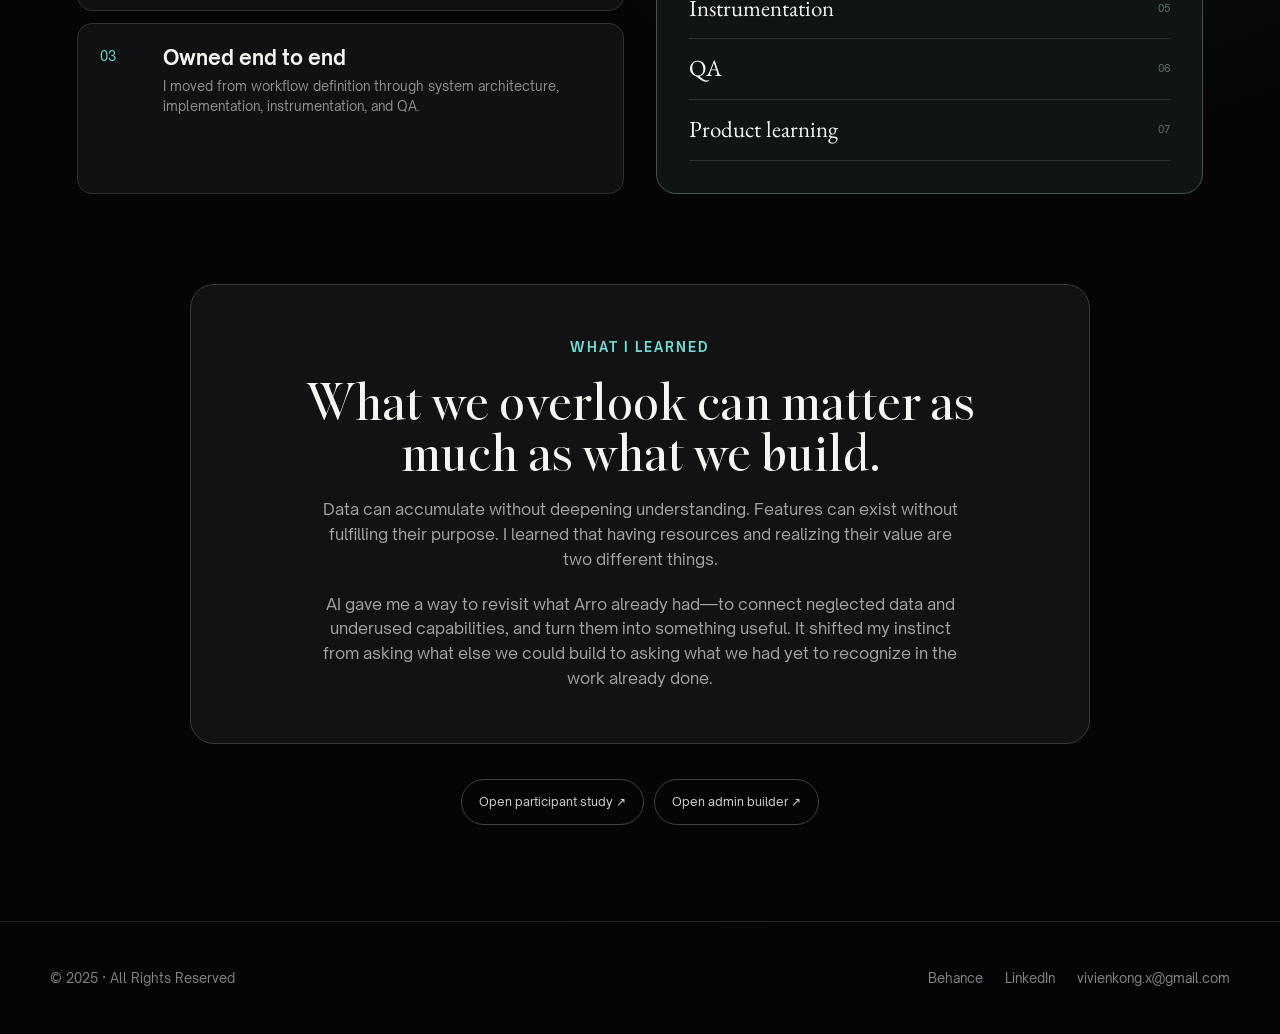
==== commit 75372cef: "Refine serif spacing and Arro reflection with looping animation" ====
--- a/arro-testing-system/index.html
+++ b/arro-testing-system/index.html
@@ -8,7 +8,7 @@
   <title>Arro Research Platform — Vivien Kong</title>
   <link rel="icon" href="/brand-icon.svg" type="image/svg+xml">
   <link rel="stylesheet" href="/assets/fonts/garamond.css">
-  <link rel="stylesheet" href="/arro-testing-system/arro.css?v=6">
+  <link rel="stylesheet" href="/arro-testing-system/arro.css?v=7">
   <script>try{document.documentElement.dataset.theme=localStorage.getItem("theme")==="light"?"light":"dark"}catch(e){}</script>
   <script type="module" src="/modules/glass-navbar.mjs?v=2"></script>
   <script type="module" src="/modules/glass-navbar-init.mjs"></script>
@@ -30,7 +30,7 @@
       </div>
 
       <figure class="hero-animation">
-        <img src="/media/arro/research-workflow.gif" width="800" height="800" alt="Arro My Credit Builder wallet preview">
+        <img src="/media/arro/research-workflow.gif?v=3" width="800" height="800" alt="Arro My Credit Builder wallet preview">
       </figure>
       </div>
 
@@ -189,8 +189,9 @@
         </div>
         <div class="learning">
           <p class="eyebrow">WHAT I LEARNED</p>
-          <h3>AI lowers the cost of implementation. It raises the value of product judgment.</h3>
-          <p>The highest-leverage work was deciding what should exist, what should wait, how the pieces should connect, and how to know the system actually worked.</p>
+          <h3>What we overlook can matter as much as what we build.</h3>
+          <p>Data can accumulate without deepening understanding. Features can exist without fulfilling their purpose. I learned that having resources and realizing their value are two different things.</p>
+          <p>AI gave me a way to revisit what Arro already had—to connect neglected data and underused capabilities, and turn them into something useful. It shifted my instinct from asking what else we could build to asking what we had yet to recognize in the work already done.</p>
         </div>
         <div class="case-links">
           <a href="https://grow-prototype-site.vercel.app/?study=graduation-path-study" target="_blank" rel="noopener noreferrer">Open participant study ↗</a>
--- a/arro-testing-system/arro.css
+++ b/arro-testing-system/arro.css
@@ -19,7 +19,7 @@
 .plan-layout{display:grid;grid-template-columns:.88fr 1.12fr;gap:28px}.numbered-cards.compact .numbered-card{min-height:0;padding:26px 25px}.architecture{padding:36px;border:1px solid #343438;border-radius:22px;background:linear-gradient(155deg,#171719,#0e0e10)}.architecture>p{margin-bottom:24px;color:#747478;font-size:10px;letter-spacing:.13em}.architecture-node{position:relative;padding:23px 24px;border:1px solid #39393d;border-radius:14px;background:#121214}.architecture-node small{position:absolute;right:18px;top:15px;color:#616166}.architecture-node strong,.architecture-node span{display:block}.architecture-node strong{font-size:17px}.architecture-node span{margin-top:4px;color:#8d8d90;font-size:12px}.architecture-node.accent{border-color:#938022;background:#221f12}.architecture-node.accent strong{color:#ffe477}.architecture-arrow{display:block;padding:7px;text-align:center;color:#666}.config-changes{display:flex;flex-wrap:wrap;gap:8px;margin-top:20px}.config-changes span{padding:8px 10px;border-radius:999px;color:#a2aaa7;background:#202422;font-size:10px}
 .build-screen{background:#090909}.stack-grid{display:grid;grid-template-columns:repeat(4,1fr);gap:14px}.stack-grid article{min-height:210px;padding:25px;border:1px solid #333;border-radius:18px;background:#121214}.stack-grid article>span{color:var(--yellow);font-size:10px;font-weight:700;letter-spacing:.1em;text-transform:uppercase}.stack-grid h3{margin:30px 0 10px;font-size:18px}.stack-grid p{color:#919194;font-size:12px}.decomposition{display:grid;grid-template-columns:.72fr 1.28fr;gap:40px;margin-top:74px;padding-top:54px;border-top:1px solid #2f2f31}.decomposition-copy h3{font-family:"EB Garamond",Garamond,serif;font-size:clamp(32px,3.5vw,50px);font-weight:500;line-height:1}.decomposition-copy>p:last-child{color:#9c9c9f}.task-grid{display:grid;grid-template-columns:repeat(3,1fr);gap:10px;margin:0;padding:0;list-style:none}.task-grid li{display:flex;flex-direction:column;justify-content:space-between;min-height:120px;padding:17px;border:1px solid #303034;border-radius:13px;background:#151517;font-size:12px}.task-grid b{color:var(--yellow);font-size:11px}
 .verify-screen .numbered-cards.five{grid-template-columns:repeat(5,1fr)}.verify-screen .numbered-card{display:block;min-height:250px;padding:28px 22px}.verify-screen .numbered-card>span{display:block;margin-bottom:40px}.verify-screen .numbered-card h3{font-size:17px}.verify-screen .numbered-card p{font-size:12px}
-.outcome-screen{background:radial-gradient(circle at 80% 20%,rgba(190,213,205,.11),transparent 38%),#050505}.outcome-inner>h2{max-width:920px}.outcome-lede{max-width:820px;color:#b8b8ba;font-size:clamp(19px,2vw,26px)}.outcome-grid{display:grid;grid-template-columns:1fr 1fr;gap:32px;margin-top:70px}.outcome-points{display:grid;gap:12px}.outcome-points article{display:grid;grid-template-columns:45px 1fr;gap:18px;padding:22px;border:1px solid #303034;border-radius:15px;background:#111113}.outcome-points article>span{color:var(--yellow);font-size:13px}.outcome-points h3{margin-bottom:6px}.outcome-points p{margin:0;color:#8f8f92;font-size:13px}.loop{padding:32px;border:1px solid #43544e;border-radius:20px;background:#0f1513}.loop>p{color:#83a499;font-size:10px;letter-spacing:.13em}.loop ol{display:grid;gap:0;margin:0;padding:0;list-style:none;counter-reset:loop}.loop li{counter-increment:loop;display:flex;align-items:center;justify-content:space-between;padding:12px 0;border-bottom:1px solid #29332f;font-family:"EB Garamond",Garamond,serif;font-size:23px}.loop li::after{content:"0" counter(loop);color:#60746d;font-family:"Open Sauce Sans",sans-serif;font-size:10px}.learning{max-width:900px;margin:90px auto 0;padding:52px;border:1px solid #3a3a3d;border-radius:24px;text-align:center;background:#121214}.learning h3{margin-bottom:20px;font-family:"EB Garamond",Garamond,serif;font-size:clamp(34px,4vw,56px);font-weight:500;line-height:1}.learning>p:last-child{max-width:650px;margin:0 auto;color:#a4a4a7}.case-links{display:flex;flex-wrap:wrap;justify-content:center;gap:10px;margin-top:35px}.case-links a{padding:13px 17px;border:1px solid #414145;border-radius:999px;color:#d4d4d6;text-decoration:none;font-size:12px}.case-links a:hover{border-color:#aaa;color:#fff}
+.outcome-screen{background:radial-gradient(circle at 80% 20%,rgba(190,213,205,.11),transparent 38%),#050505}.outcome-inner>h2{max-width:920px}.outcome-lede{max-width:820px;color:#b8b8ba;font-size:clamp(19px,2vw,26px)}.outcome-grid{display:grid;grid-template-columns:1fr 1fr;gap:32px;margin-top:70px}.outcome-points{display:grid;gap:12px}.outcome-points article{display:grid;grid-template-columns:45px 1fr;gap:18px;padding:22px;border:1px solid #303034;border-radius:15px;background:#111113}.outcome-points article>span{color:var(--yellow);font-size:13px}.outcome-points h3{margin-bottom:6px}.outcome-points p{margin:0;color:#8f8f92;font-size:13px}.loop{padding:32px;border:1px solid #43544e;border-radius:20px;background:#0f1513}.loop>p{color:#83a499;font-size:10px;letter-spacing:.13em}.loop ol{display:grid;gap:0;margin:0;padding:0;list-style:none;counter-reset:loop}.loop li{counter-increment:loop;display:flex;align-items:center;justify-content:space-between;padding:12px 0;border-bottom:1px solid #29332f;font-family:"EB Garamond",Garamond,serif;font-size:23px}.loop li::after{content:"0" counter(loop);color:#60746d;font-family:"Open Sauce Sans",sans-serif;font-size:10px}.learning{max-width:900px;margin:90px auto 0;padding:52px;border:1px solid #3a3a3d;border-radius:24px;text-align:center;background:#121214}.learning h3{margin-bottom:20px;font-family:"EB Garamond",Garamond,serif;font-size:clamp(34px,4vw,56px);font-weight:500;line-height:1}.learning>p:not(.eyebrow){max-width:650px;margin:0 auto;color:#a4a4a7}.learning>p:not(.eyebrow)+p:not(.eyebrow){margin-top:20px}.case-links{display:flex;flex-wrap:wrap;justify-content:center;gap:10px;margin-top:35px}.case-links a{padding:13px 17px;border:1px solid #414145;border-radius:999px;color:#d4d4d6;text-decoration:none;font-size:12px}.case-links a:hover{border-color:#aaa;color:#fff}
 .case-footer{display:flex;align-items:center;justify-content:space-between;gap:22px;width:min(calc(100% - 48px),1180px);margin:auto;padding:46px 0;color:#87828c;font-size:13px}.case-footer div{display:flex;flex-wrap:wrap;gap:22px}.case-footer a{text-decoration:none}.case-footer a:hover{color:#fff}
 .architecture-node.accent{border-color:#367d7a;background:#112522}.architecture-node.accent strong{color:#a5f3ed}
 @media(max-width:1000px){.numbered-cards.three{grid-template-columns:1fr}.numbered-cards.three .numbered-card{min-height:0}.stack-grid{grid-template-columns:1fr 1fr}.verify-screen .numbered-cards.five{grid-template-columns:repeat(2,1fr)}.verify-screen .numbered-card:last-child{grid-column:1/-1}.plan-layout,.decomposition,.outcome-grid{grid-template-columns:1fr}.admin-preview{width:78%}.participant-preview{width:55%}}
@@ -41,7 +41,7 @@
 html[data-theme="light"] :is(.intro,.project-meta dd,.outcome-lede){color:#514a5d}
 html[data-theme="light"] :is(.project-meta dt,.scroll-cue,.case-footer){color:#625c6d}
 html[data-theme="light"] :is(.numbered-card,.architecture,.architecture-node,.stack-grid article,.task-grid li,.outcome-points article,.learning){background:#fff;border-color:var(--line)}
-html[data-theme="light"] :is(.numbered-card p,.stack-grid p,.architecture-node span,.decomposition-copy>p:last-child,.outcome-points p,.learning>p:last-child){color:#625c6d}
+html[data-theme="light"] :is(.numbered-card p,.stack-grid p,.architecture-node span,.decomposition-copy>p:last-child,.outcome-points p,.learning>p:not(.eyebrow)){color:#625c6d}
 html[data-theme="light"] .numbered-card strong{color:#211b2c}
 html[data-theme="light"] :is(.build-screen,.outcome-screen){background:#f2f0f7}
 html[data-theme="light"] :is(.architecture>p,.architecture-node small,.architecture-arrow){color:#625c6d}
--- a/modules/case-study-type.css
+++ b/modules/case-study-type.css
@@ -1,3 +1,12 @@
 /* Match the Sigurd face already used throughout the portfolio. */
 @font-face{font-family:"Sigurd Light";src:url("/assets/fonts/sigurd-light.woff2") format("woff2");font-weight:300;font-style:normal;font-display:swap}
 .case-serif-heading,.case-serif-heading :is(span,em,strong,a){font-family:"Sigurd Light",Garamond,serif!important;--framer-font-family:"Sigurd Light",Garamond,serif!important;font-weight:300!important;--framer-font-weight:300!important}
+
+/* Sigurd uses its native spacing; negative tracking from the previous serif
+   compresses its wide forms and delicate joins, especially at display sizes. */
+.case-serif-heading,.case-serif-heading :is(span,em,strong,a){
+  letter-spacing:normal!important;
+  --framer-letter-spacing:0em!important;
+  font-kerning:normal;
+  font-variant-ligatures:common-ligatures;
+}
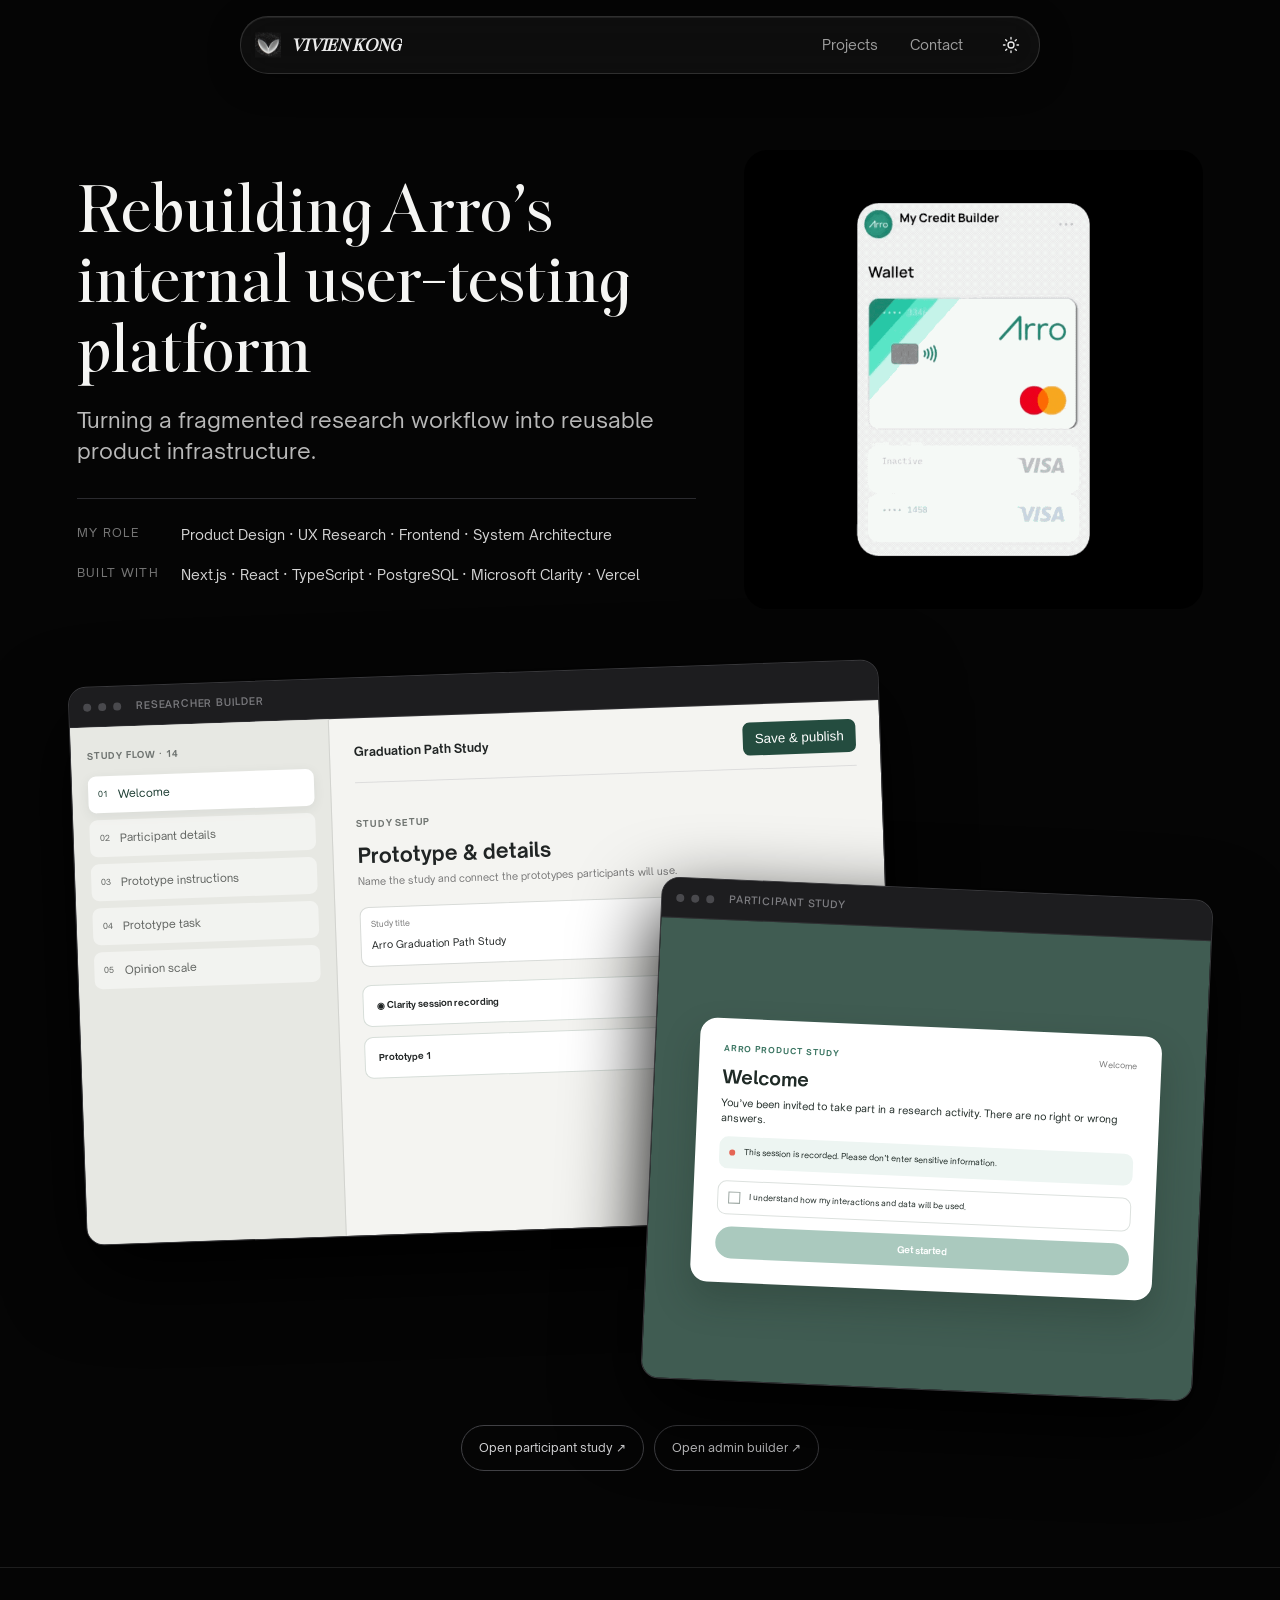
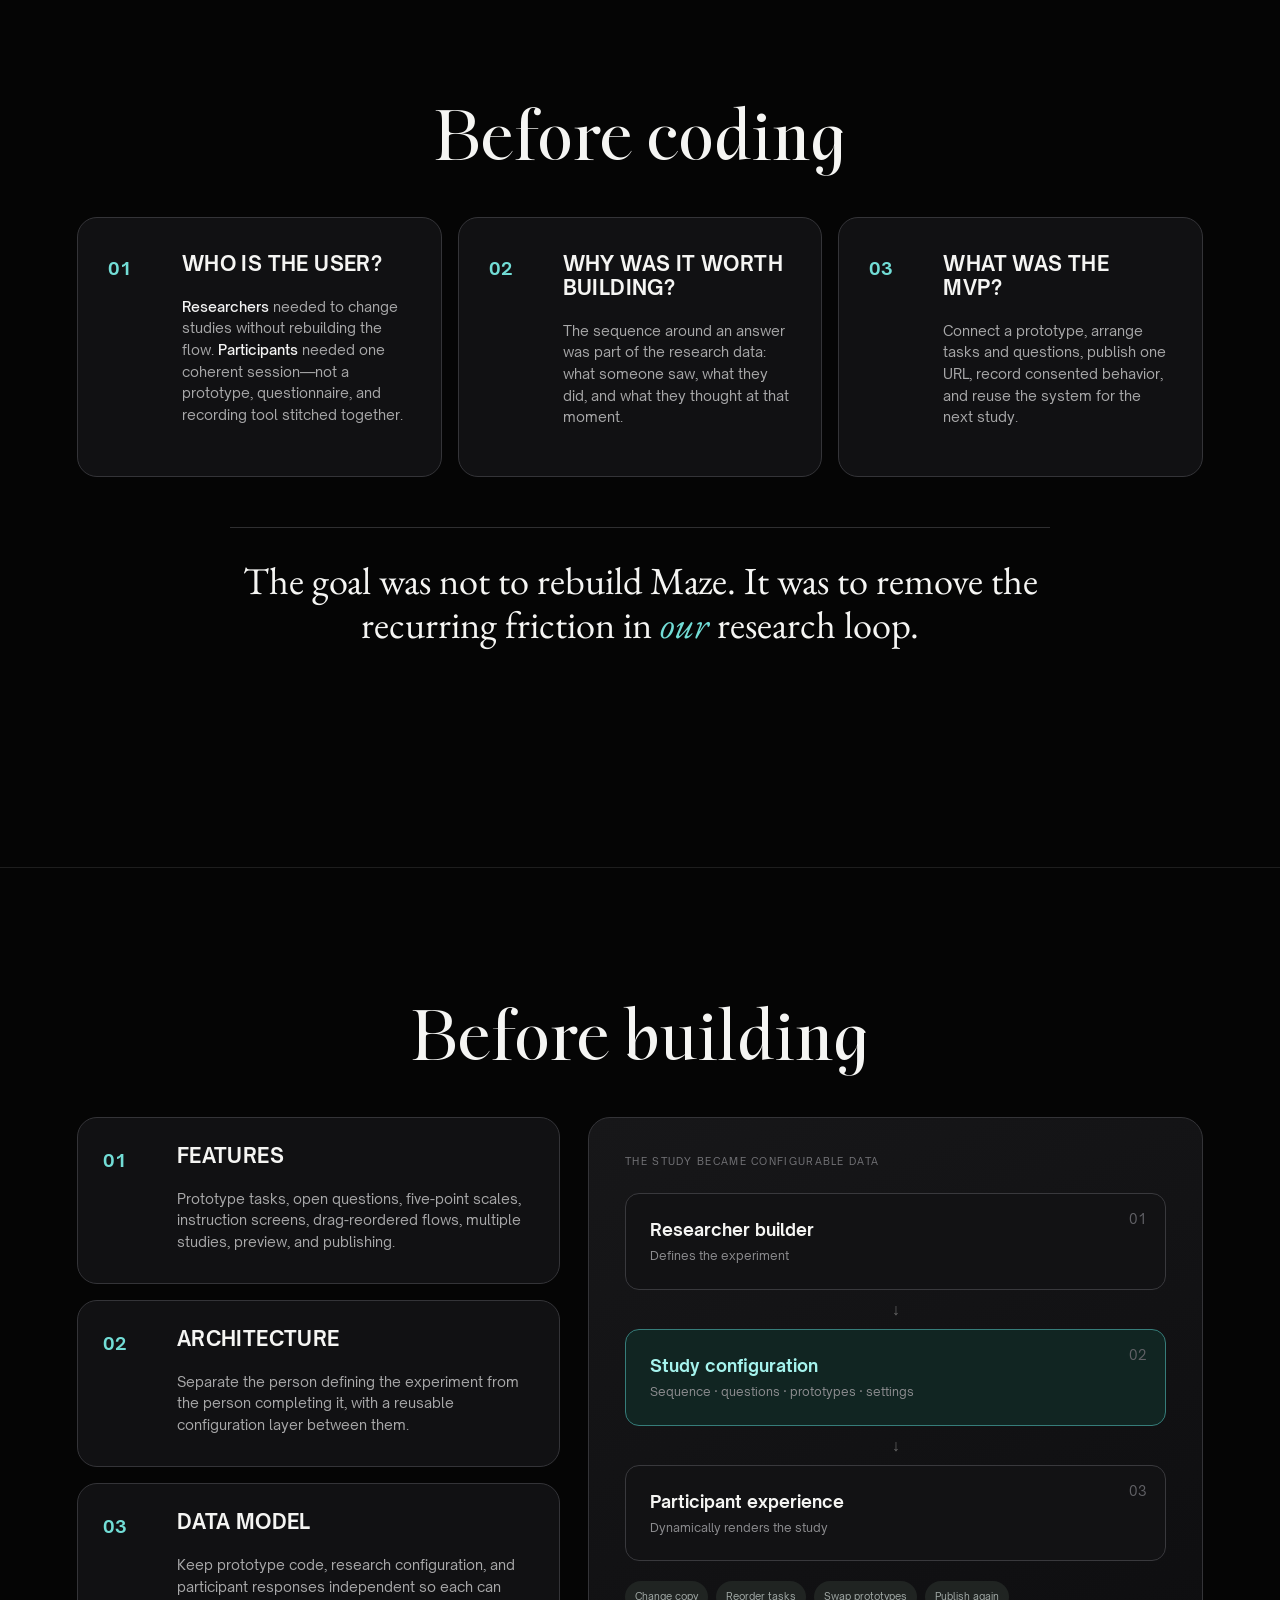
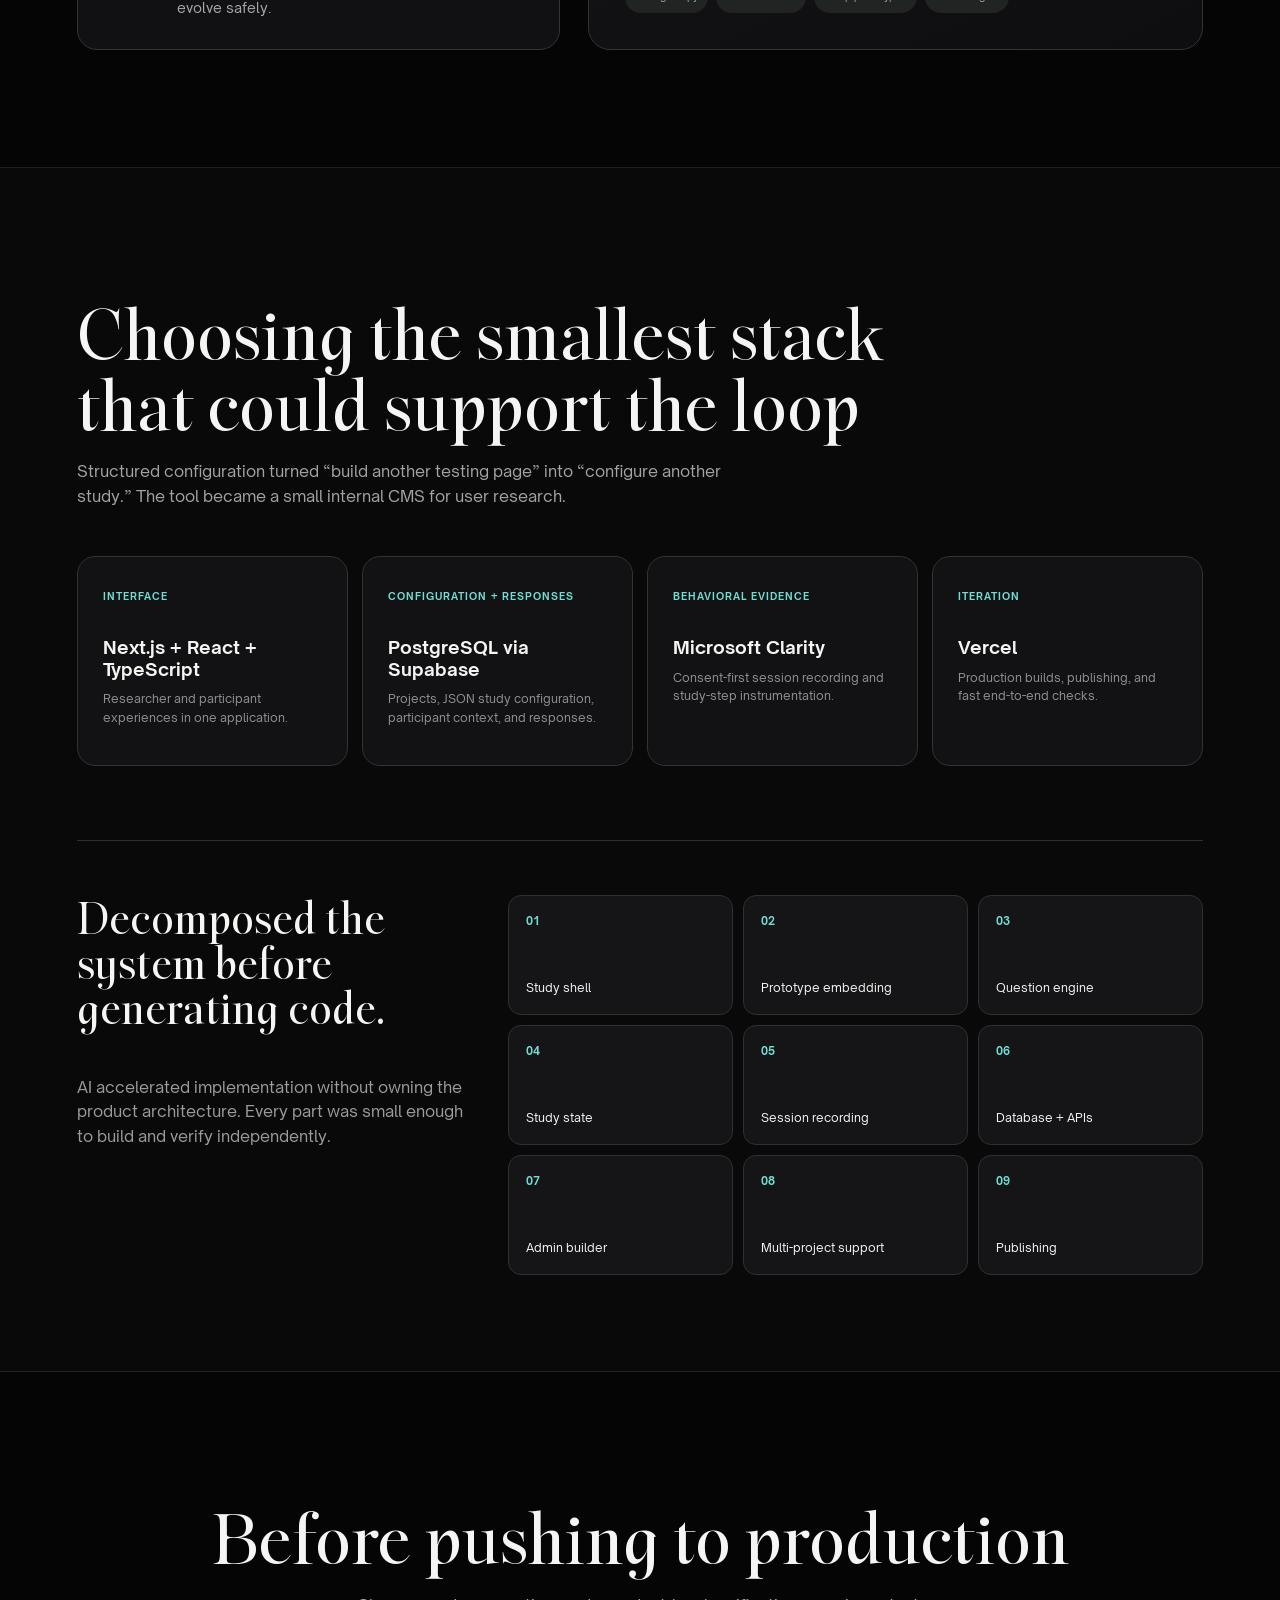
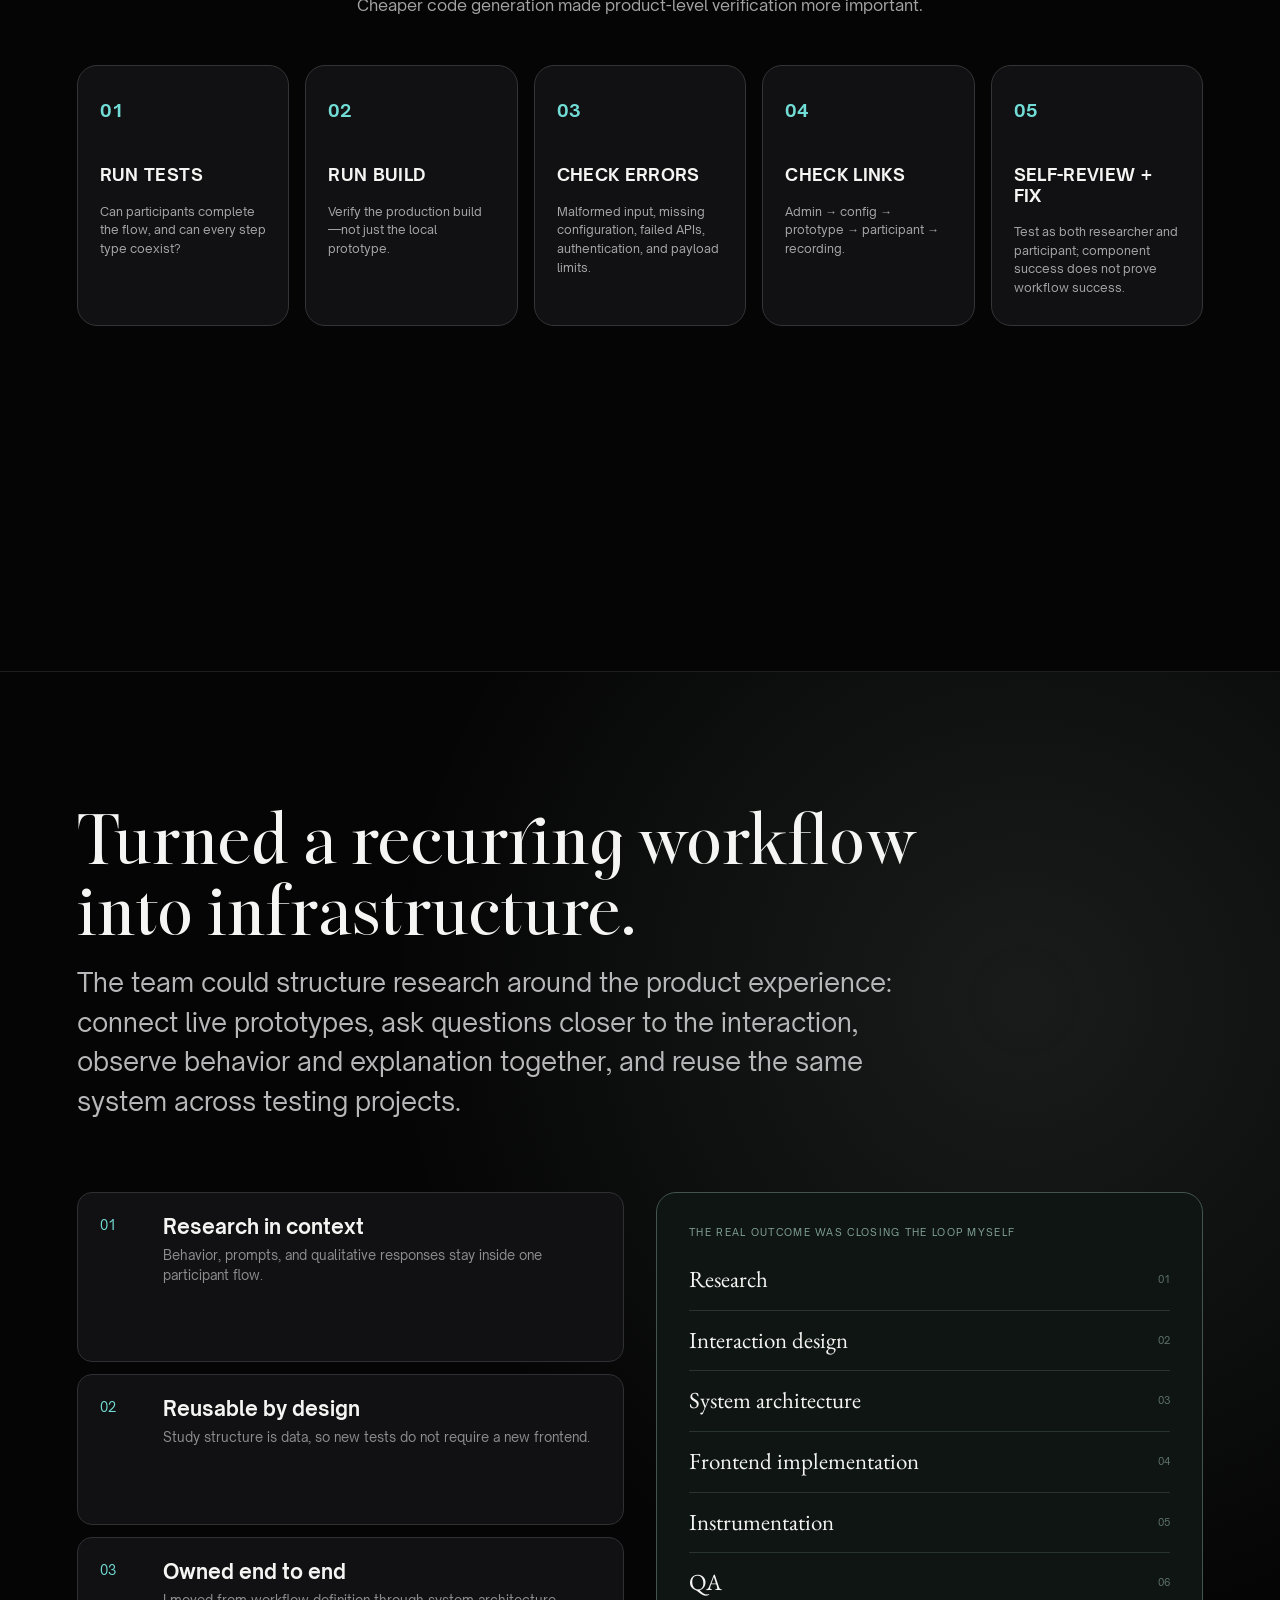
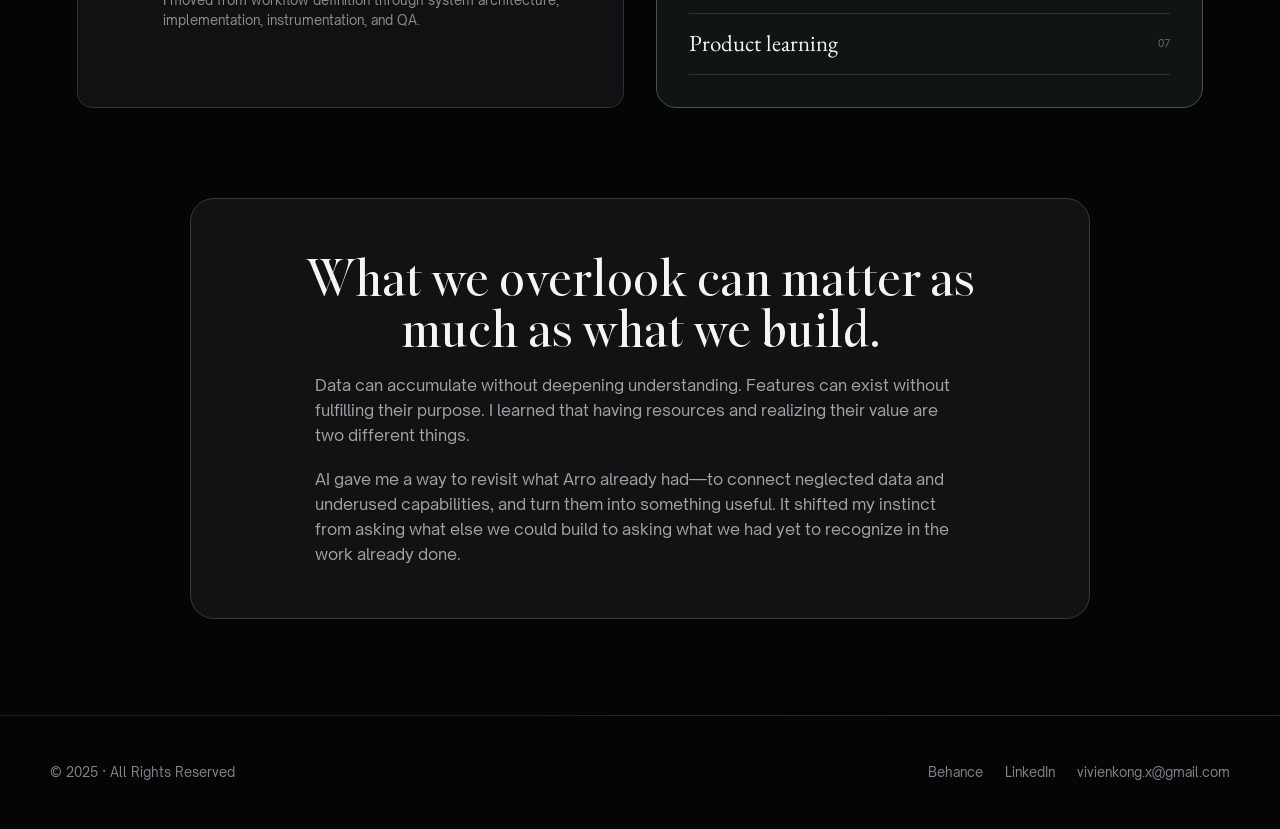
==== commit d1f68288: "Refine Arro headings and links and remove Preci copyright labels" ====
--- a/arro-testing-system/index.html
+++ b/arro-testing-system/index.html
@@ -20,7 +20,7 @@
     <section class="screen hero" aria-labelledby="hero-title">
       <div class="screen-inner hero-layout">
       <div class="hero-copy">
-        <p class="eyebrow hero-eyebrow">ARRO · INTERNAL PRODUCT INFRASTRUCTURE</p>
+
         <h1 id="hero-title">Rebuilding Arro’s internal user-testing platform</h1>
         <p class="intro">Turning a fragmented research workflow into reusable product infrastructure.</p>
         <dl class="project-meta">
@@ -72,14 +72,17 @@
           </div>
         </article>
       </div>
-      <a class="scroll-cue" href="#idea">Scroll to the story <span>↓</span></a>
+        <div class="case-links">
+          <a href="https://grow-prototype-site.vercel.app/?study=graduation-path-study" target="_blank" rel="noopener noreferrer">Open participant study ↗</a>
+          <a href="https://grow-prototype-site.vercel.app/admin?project=aca21e1c-a0ef-46f1-820d-6cd92b2fc8e0" target="_blank" rel="noopener noreferrer">Open admin builder ↗</a>
+        </div>
     </section>
 
     <section class="screen checklist-screen" id="idea" aria-labelledby="idea-title">
       <div class="screen-inner">
         <header class="section-heading centered">
-          <p class="eyebrow">SCREEN 02 · IDEA QUESTIONS</p>
-          <h2 id="idea-title">Before I started coding</h2>
+
+          <h2 id="idea-title">Before coding</h2>
         </header>
         <div class="numbered-cards three">
           <article class="numbered-card">
@@ -102,8 +105,8 @@
     <section class="screen plan-screen" aria-labelledby="plan-title">
       <div class="screen-inner">
         <header class="section-heading centered">
-          <p class="eyebrow">SCREEN 03 · PLAN CHECKLIST</p>
-          <h2 id="plan-title">Before I started building</h2>
+
+          <h2 id="plan-title">Before building</h2>
         </header>
         <div class="plan-layout">
           <div class="numbered-cards compact">
@@ -127,7 +130,7 @@
     <section class="screen build-screen" aria-labelledby="build-title">
       <div class="screen-inner">
         <header class="section-heading">
-          <p class="eyebrow">SCREEN 04 · TECH STACK + BUILD</p>
+
           <h2 id="build-title">Choosing the smallest stack that could support the loop</h2>
           <p>Structured configuration turned “build another testing page” into “configure another study.” The tool became a small internal CMS for user research.</p>
         </header>
@@ -139,8 +142,8 @@
         </div>
         <div class="decomposition">
           <div class="decomposition-copy">
-            <p class="eyebrow">AI-ASSISTED IMPLEMENTATION</p>
-            <h3>I decomposed the system before generating code.</h3>
+
+            <h3>Decomposed the system before generating code.</h3>
             <p>AI accelerated implementation without owning the product architecture. Every part was small enough to build and verify independently.</p>
           </div>
           <ol class="task-grid">
@@ -155,7 +158,7 @@
     <section class="screen checklist-screen verify-screen" aria-labelledby="verify-title">
       <div class="screen-inner">
         <header class="section-heading centered">
-          <p class="eyebrow">SCREEN 05 · AI VERIFY CHECKLIST</p>
+
           <h2 id="verify-title">Before pushing to production</h2>
           <p>Cheaper code generation made product-level verification more important.</p>
         </header>
@@ -171,8 +174,8 @@
 
     <section class="screen outcome-screen" aria-labelledby="outcome-title">
       <div class="screen-inner outcome-inner">
-        <p class="eyebrow">SCREEN 06 · OUTCOME</p>
-        <h2 id="outcome-title">I turned a recurring workflow into infrastructure.</h2>
+
+        <h2 id="outcome-title">Turned a recurring workflow into infrastructure.</h2>
         <p class="outcome-lede">The team could structure research around the product experience: connect live prototypes, ask questions closer to the interaction, observe behavior and explanation together, and reuse the same system across testing projects.</p>
         <div class="outcome-grid">
           <div class="outcome-points">
@@ -188,14 +191,10 @@
           </div>
         </div>
         <div class="learning">
-          <p class="eyebrow">WHAT I LEARNED</p>
+
           <h3>What we overlook can matter as much as what we build.</h3>
           <p>Data can accumulate without deepening understanding. Features can exist without fulfilling their purpose. I learned that having resources and realizing their value are two different things.</p>
           <p>AI gave me a way to revisit what Arro already had—to connect neglected data and underused capabilities, and turn them into something useful. It shifted my instinct from asking what else we could build to asking what we had yet to recognize in the work already done.</p>
-        </div>
-        <div class="case-links">
-          <a href="https://grow-prototype-site.vercel.app/?study=graduation-path-study" target="_blank" rel="noopener noreferrer">Open participant study ↗</a>
-          <a href="https://grow-prototype-site.vercel.app/admin?project=aca21e1c-a0ef-46f1-820d-6cd92b2fc8e0" target="_blank" rel="noopener noreferrer">Open admin builder ↗</a>
         </div>
       </div>
     </section>
--- a/arro-testing-system/arro.css
+++ b/arro-testing-system/arro.css
@@ -53,3 +53,6 @@
 html[data-theme="light"] :is(.loop li,.decomposition,.checklist-screen blockquote){border-color:var(--line)}
 html[data-theme="light"] .case-links a{color:#514a5d;border-color:#aaa3b4}
 html[data-theme="light"] :is(.case-links a:hover,.case-footer a:hover){color:#211b2c}
+
+/* Keep the reflection title centered and its longer body copy easy to read. */
+.learning>p:not(.eyebrow){text-align:left}
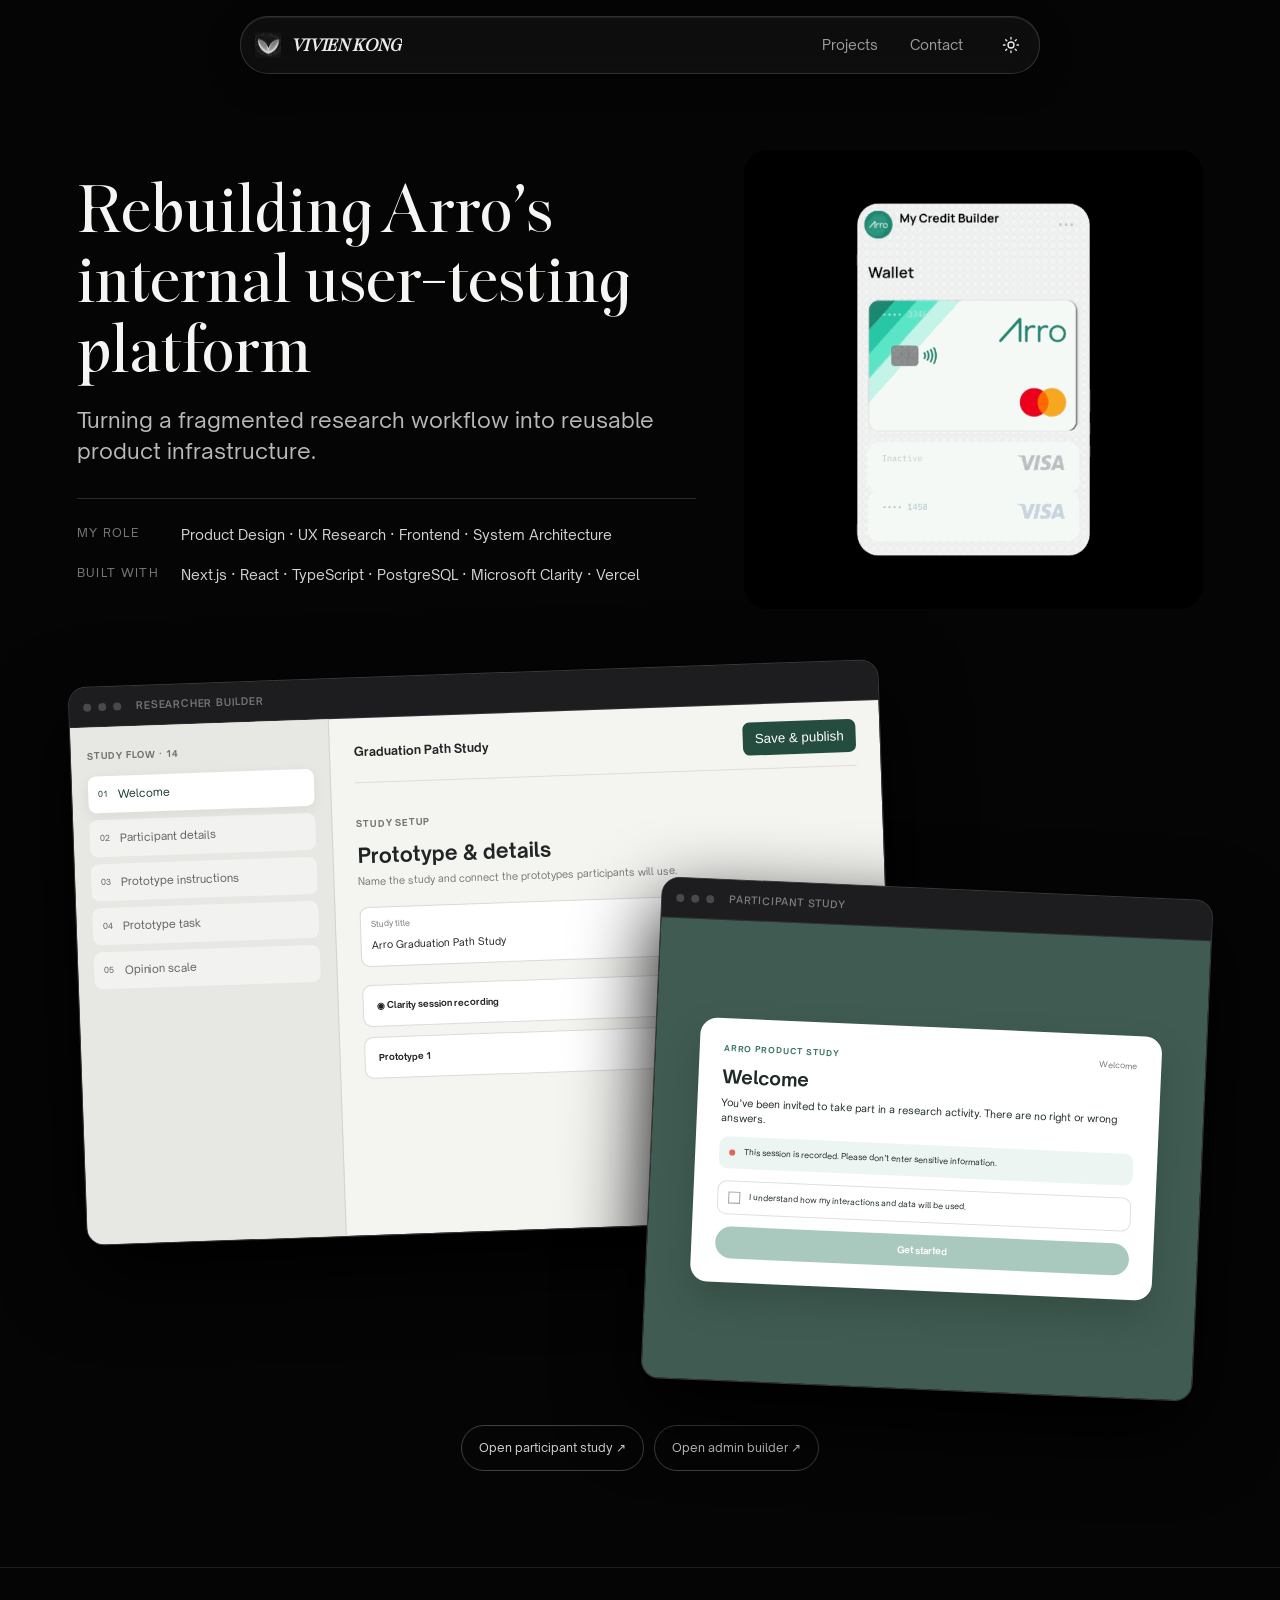
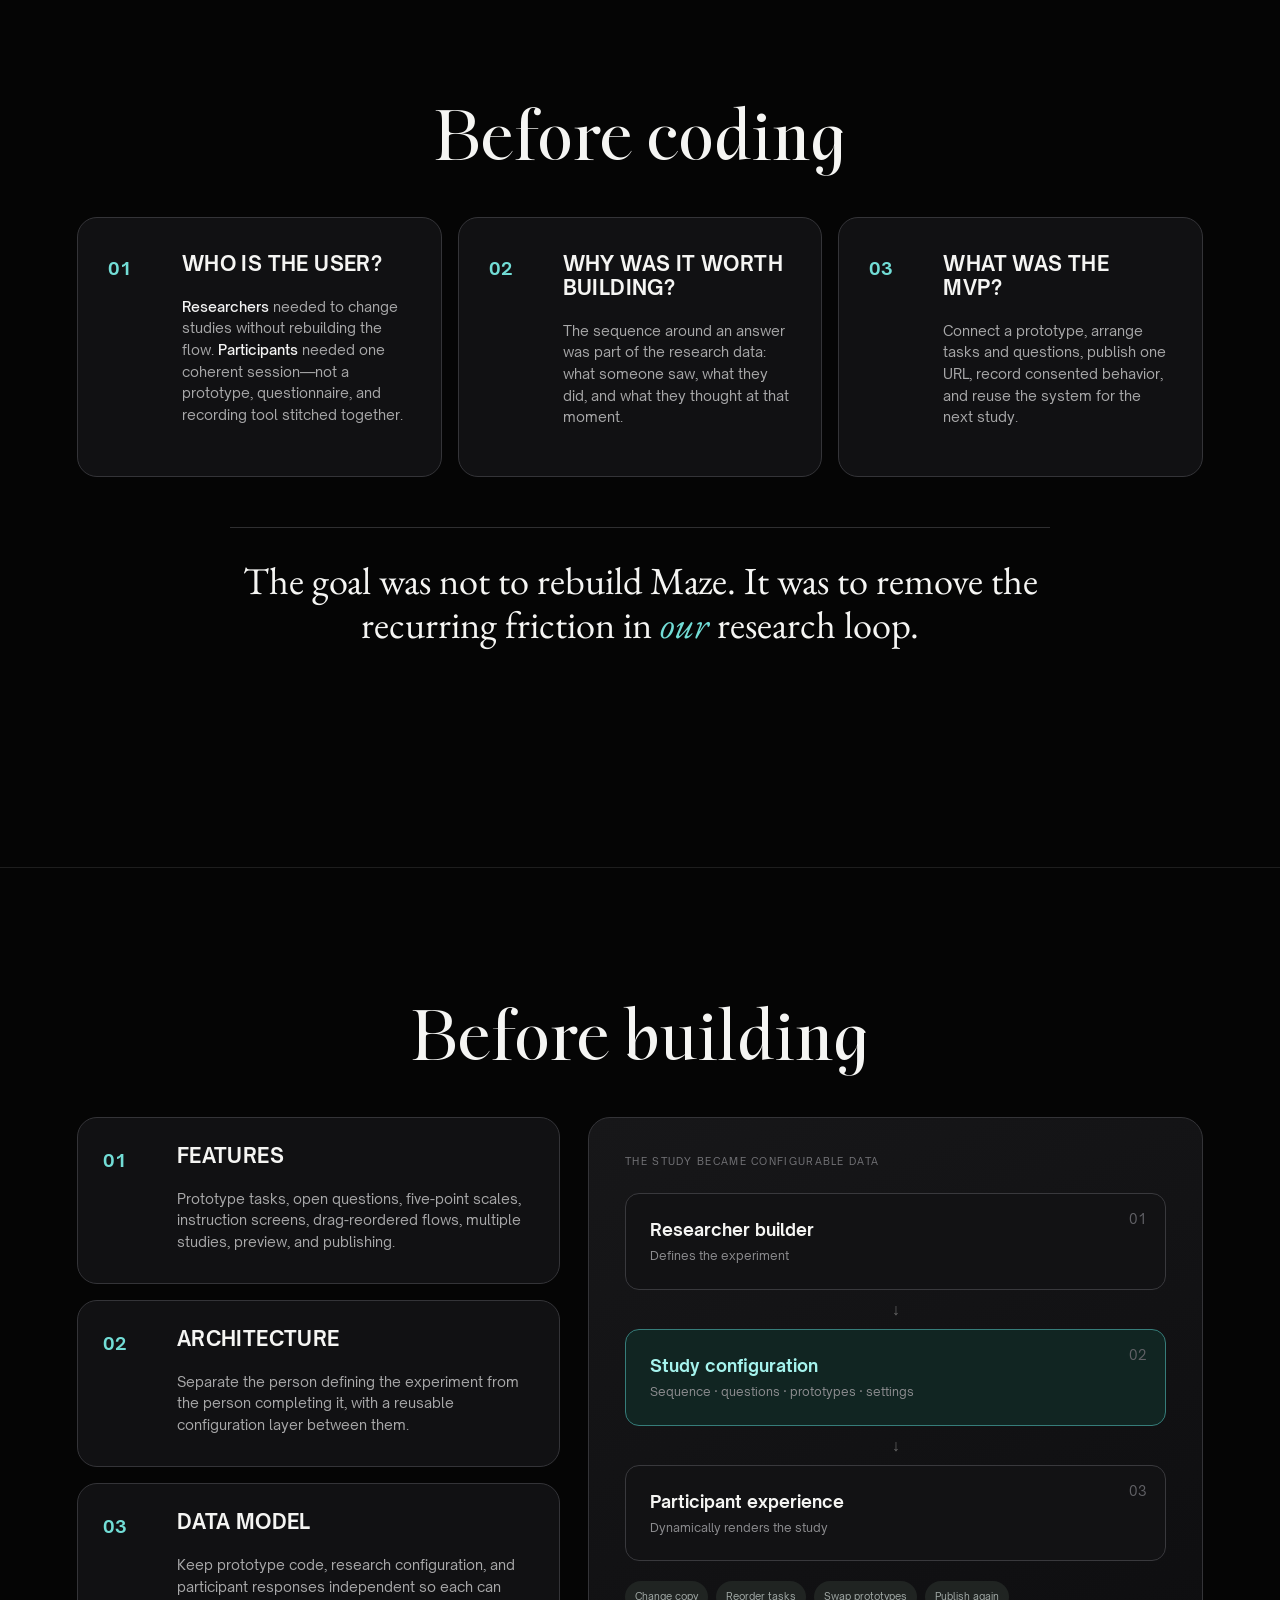
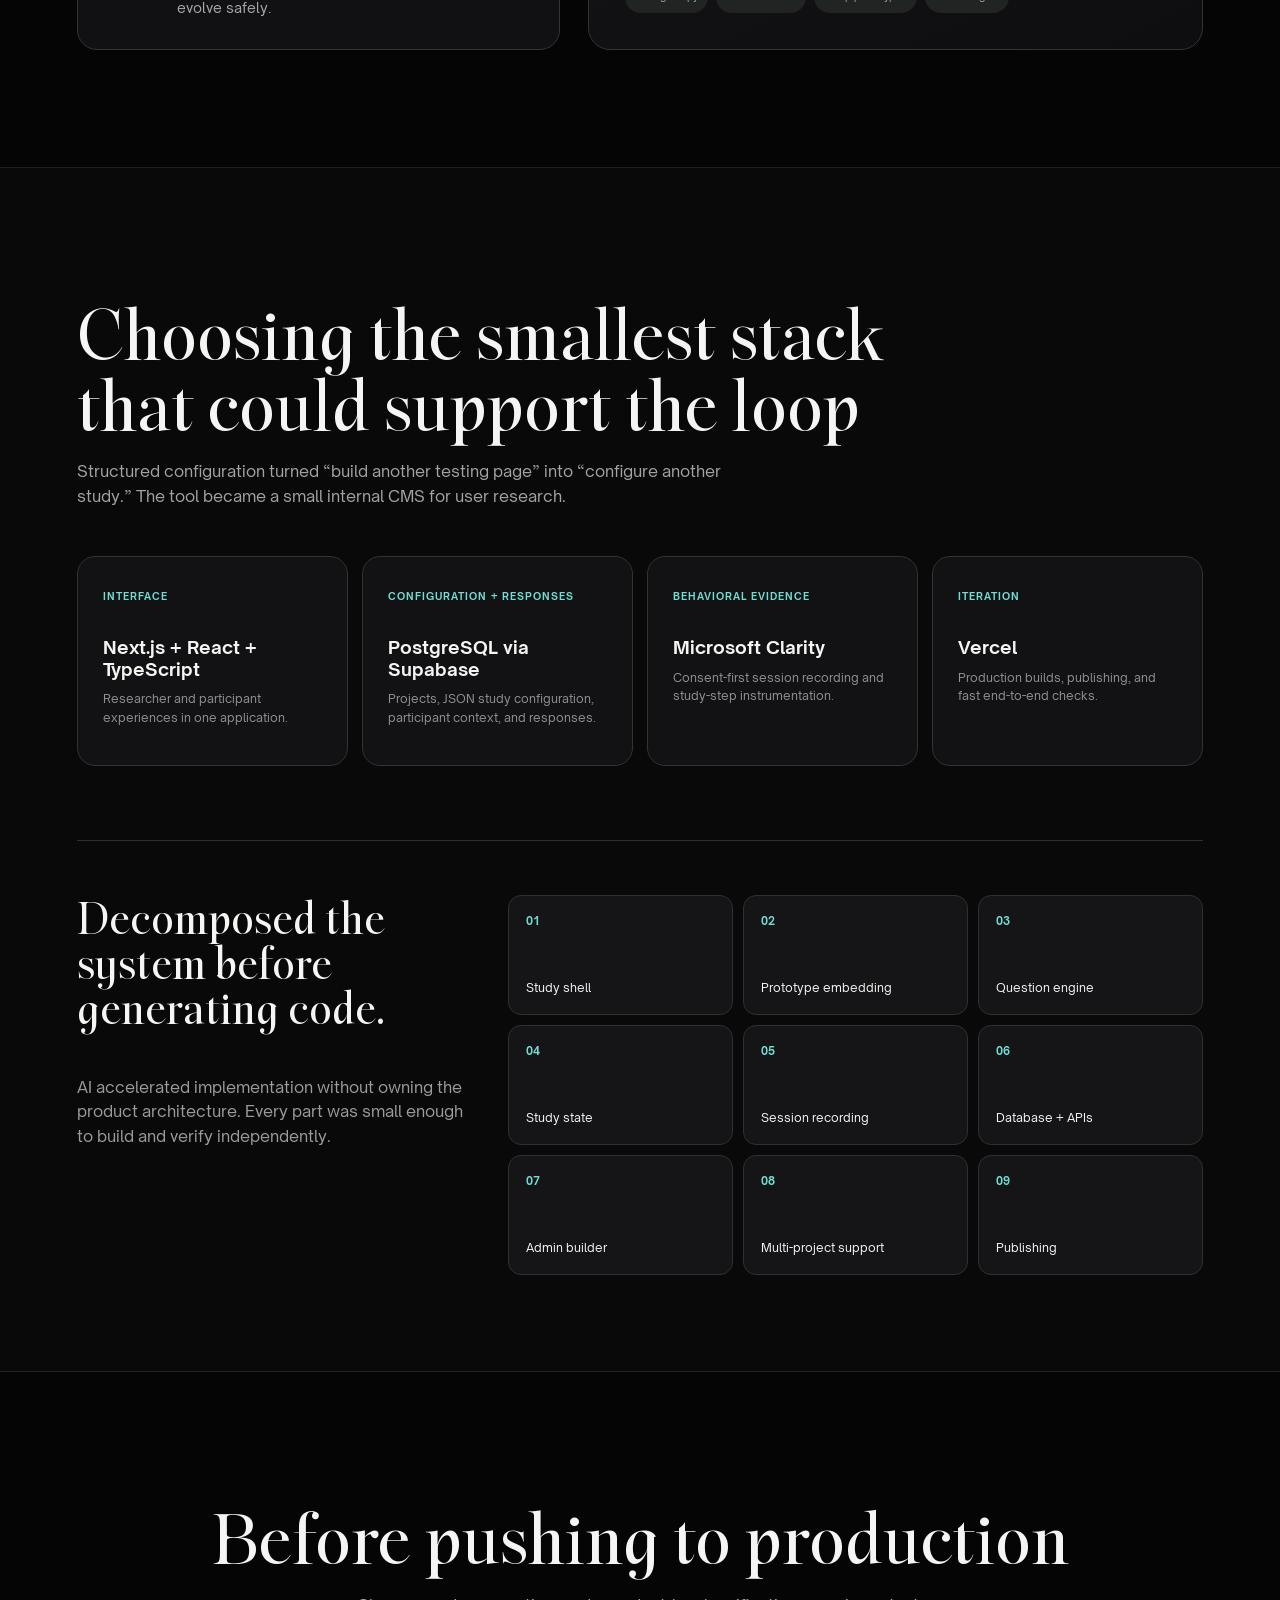
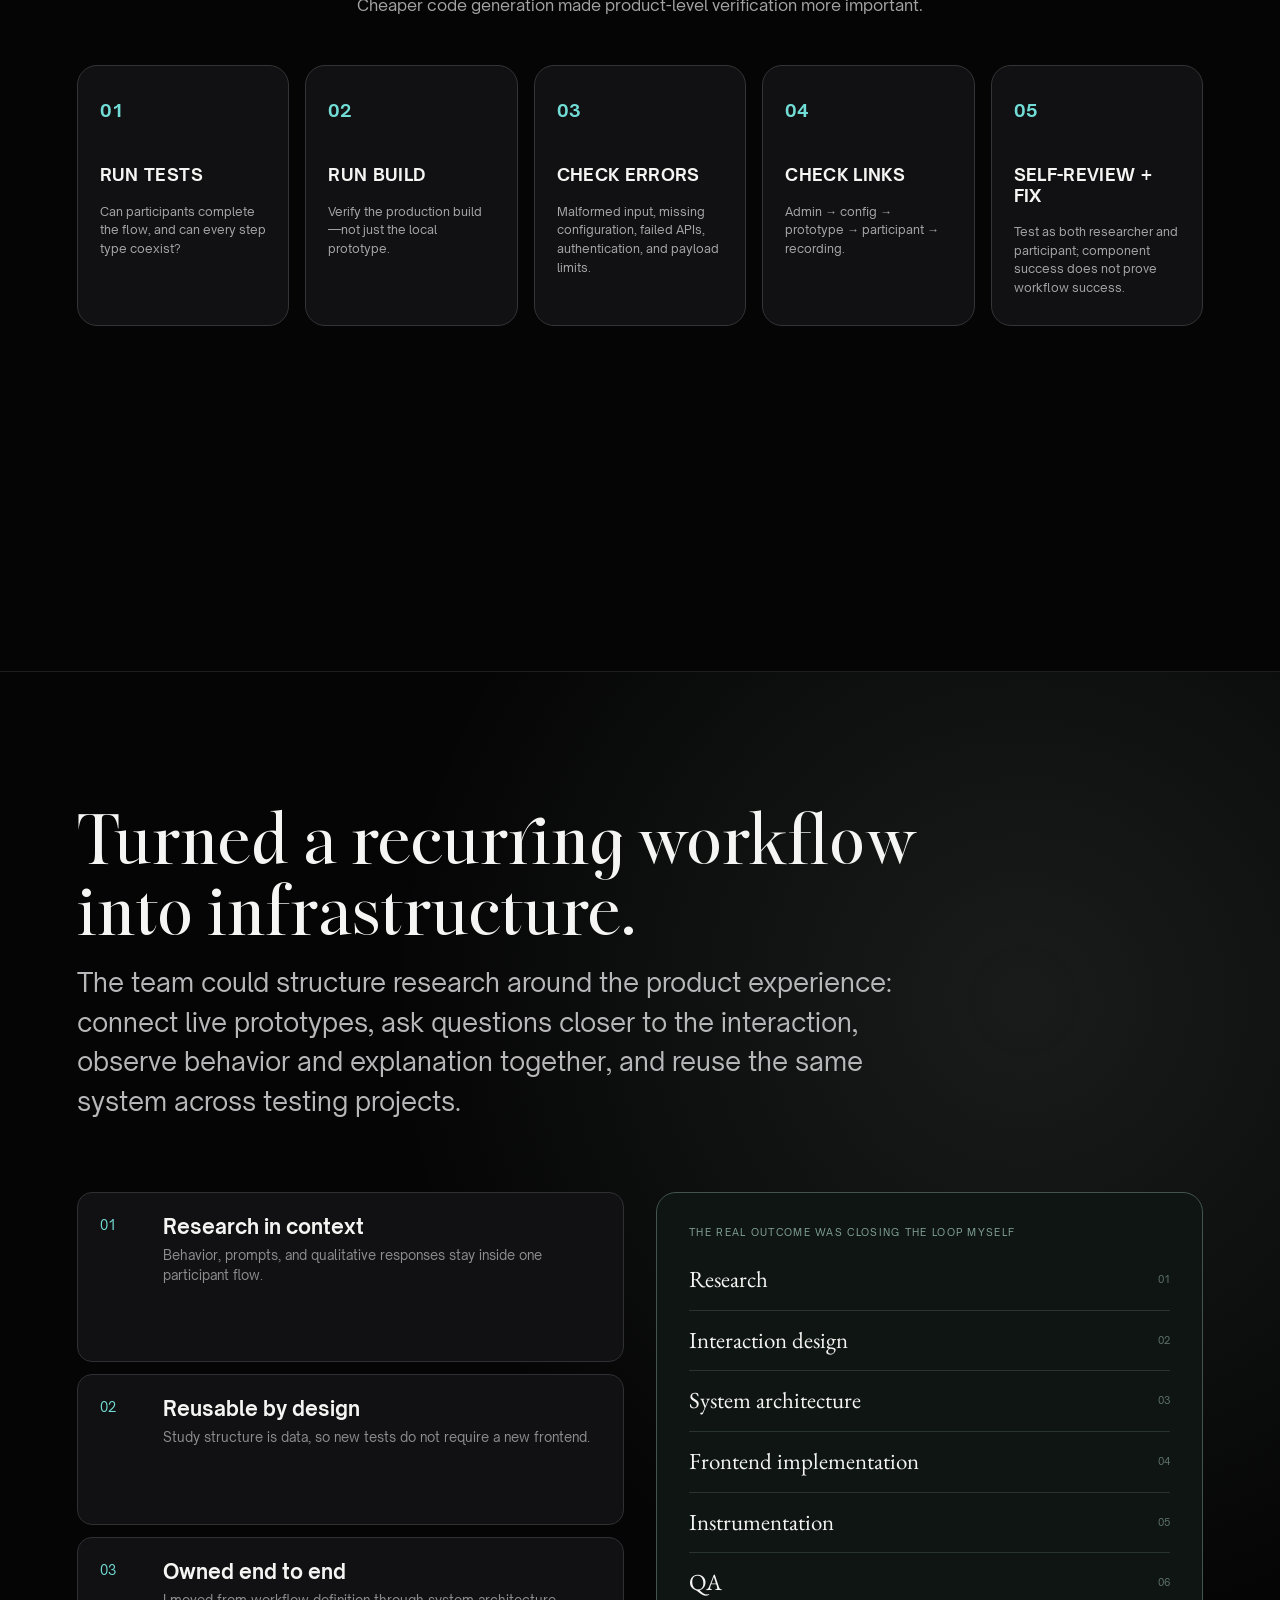
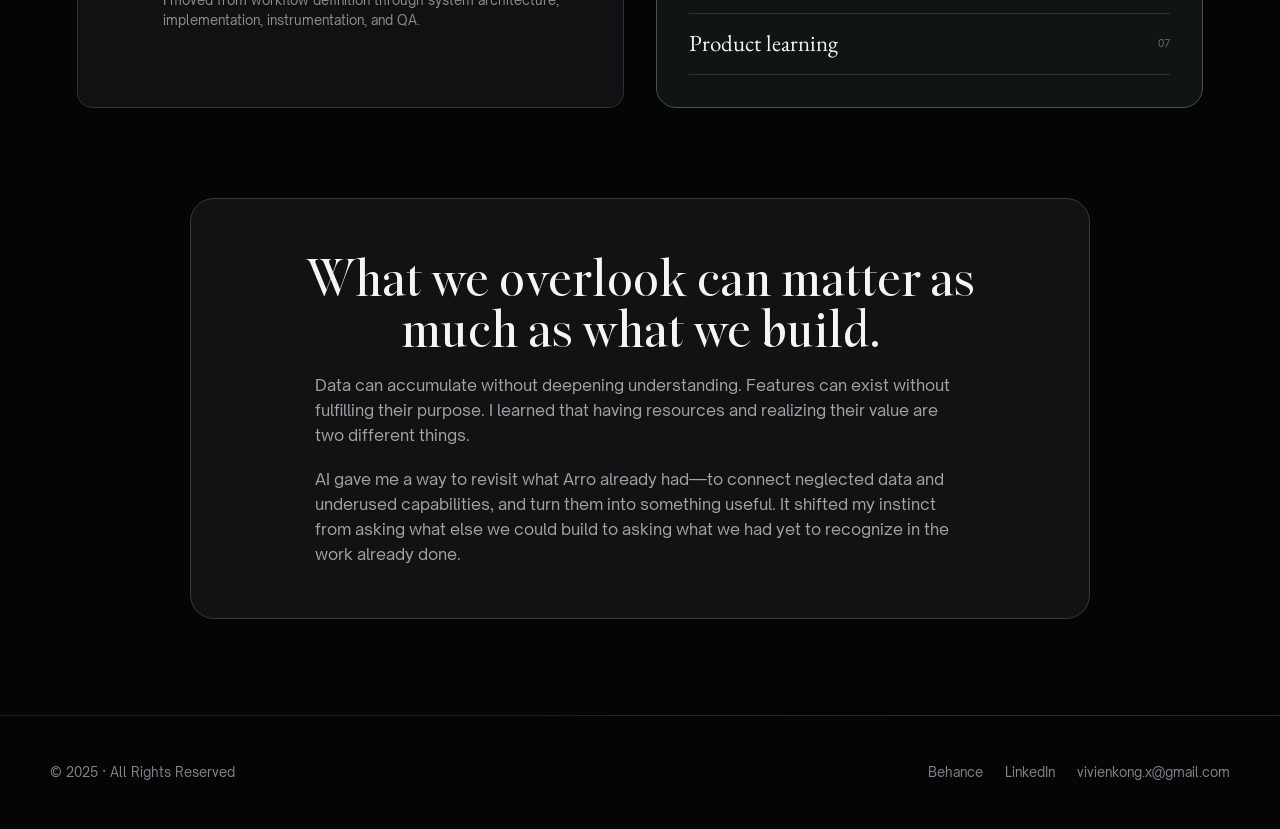
==== commit 50975576: "Polish light themes and TomoIQ interactive case study" ====
--- a/arro-testing-system/index.html
+++ b/arro-testing-system/index.html
@@ -14,6 +14,7 @@
   <script type="module" src="/modules/glass-navbar-init.mjs"></script>
   <link rel="stylesheet" href="/modules/case-study-type.css">
   <script type="module" src="/modules/case-study-type.mjs"></script>
+  <link rel="stylesheet" href="/modules/light-shadows.css?v=20261023">
 </head>
 <body>
   <main>
--- a/arro-testing-system/arro.css
+++ b/arro-testing-system/arro.css
@@ -56,3 +56,6 @@
 
 /* Keep the reflection title centered and its longer body copy easy to read. */
 .learning>p:not(.eyebrow){text-align:left}
+
+/* White case-study card outlines in light mode. */
+html[data-theme="light"] :is(.numbered-card,.architecture,.architecture-node,.stack-grid article,.task-grid li,.outcome-points article,.loop,.learning){border-color:#fff!important}
--- a/modules/light-shadows.css
+++ b/modules/light-shadows.css
@@ -0,0 +1,71 @@
+/* Light-mode shadows: original geometry, with alpha multiplied by 0.7.
+   Overrides include exported Framer styles and the hand-authored case studies. */
+html[data-theme="light"] .framer-0tArv .framer-v7vhbp{box-shadow:color-mix(in srgb, rgba(0, 0, 0, 0.05) 70%, transparent) 0px 10px 20px!important}
+html[data-theme="light"] .framer-0tArv .framer-yf3nwg{box-shadow:color-mix(in srgb, rgba(0, 0, 0, 0.4) 70%, transparent) 16px 24px 20px 8px!important}
+html[data-theme="light"] .framer-tque6g .framer-1l7inir,html[data-theme="light"] a[download][title="Download File"]{box-shadow:color-mix(in srgb, rgba(0, 0, 0, 0.05) 70%, transparent) 0px 0.125em 0.125em inset, color-mix(in srgb, rgba(255, 255, 255, 0.5) 70%, transparent) 0px -0.125em 0.125em inset, color-mix(in srgb, rgba(0, 0, 0, 0.2) 70%, transparent) 0px 0.25em 0.125em -0.125em, color-mix(in srgb, rgba(255, 255, 255, 0.2) 70%, transparent) 0px 0px 0.1em 0.25em inset, color-mix(in srgb, rgb(255, 255, 255) 70%, transparent) 0px 0px 0px 0px!important}
+html[data-theme="light"] .framer-tque6g .framer-1l7inir::after,html[data-theme="light"] a[download][title="Download File"]::after{box-shadow:inset 0 0 0 calc(var(--border-width) / 2) color-mix(in srgb, rgba(255,255,255,.5) 70%, transparent)!important}
+html[data-theme="light"] .framer-tque6g a:hover .framer-1l7inir,html[data-theme="light"] a[download][title="Download File"]:hover{box-shadow:color-mix(in srgb, rgba(0, 0, 0, 0.05) 70%, transparent) 0px 0.125em 0.125em inset, color-mix(in srgb, rgba(255, 255, 255, 0.5) 70%, transparent) 0px -0.125em 0.125em inset, color-mix(in srgb, rgba(0, 0, 0, 0.25) 70%, transparent) 0px 0.15em 0.05em -0.1em, color-mix(in srgb, rgba(255, 255, 255, 0.5) 70%, transparent) 0px 0px 0.05em 0.1em inset, color-mix(in srgb, rgb(255, 255, 255) 70%, transparent) 0px 0px 0px 0px!important}
+html[data-theme="light"] div[data-framer-name="primary"][data-border="true"]{box-shadow:color-mix(in srgb, rgba(92, 92, 92, 0.3) 70%, transparent) 0px 0px 20px 4px!important}
+html[data-theme="light"] div[data-framer-name="primary"][data-border="true"]{box-shadow:none!important}
+html[data-theme="light"] .framer-yf3nwg{box-shadow:none!important}
+html[data-theme="light"] header.framer-00i2Q.framer-BhWo1.framer-9hd2nx.framer-v-9hd2nx{box-shadow:color-mix(in srgb, rgba(255, 255, 255, 0.25) 70%, transparent) 0px 3px 12px 0px!important}
+html[data-theme="light"] header.framer-00i2Q.framer-BhWo1.framer-9hd2nx.framer-v-5qefx{box-shadow:color-mix(in srgb, rgba(255, 255, 255, 0.2) 70%, transparent) 0px 3px 8px 0px!important}
+html[data-theme="light"] div.framer-1l7inir.fluid-glass-surface{box-shadow:color-mix(in srgb, rgba(255, 255, 255, 0) 70%, transparent) 0px 1px 9px 0px!important}
+html[data-theme="light"] .browser-frame{box-shadow:color-mix(in srgb, rgb(0, 0, 0) 70%, transparent) 0px 30px 80px!important}
+html[data-theme="light"] .flow-row.active{box-shadow:color-mix(in srgb, rgba(49, 63, 58, 0.08) 70%, transparent) 0px 3px 12px!important}
+html[data-theme="light"] .participant-card{box-shadow:color-mix(in srgb, rgba(22, 39, 33, 0.25) 70%, transparent) 0px 18px 35px!important}
+html[data-theme="light"] .segmented{box-shadow:color-mix(in srgb, rgba(255, 255, 255, 0.18) 70%, transparent) 0px 1px 0px inset, color-mix(in srgb, rgba(0, 0, 0, 0.28) 70%, transparent) 0px 10px 28px!important}
+html[data-theme="light"] .frictionToggle{box-shadow:color-mix(in srgb, rgba(255, 255, 255, 0.18) 70%, transparent) 0px 1px 0px inset, color-mix(in srgb, rgba(0, 0, 0, 0.28) 70%, transparent) 0px 10px 28px!important}
+html[data-theme="light"] .journeyRail b{box-shadow:color-mix(in srgb, rgb(113, 107, 118) 70%, transparent) 0px 0px 0px 1px!important}
+html[data-theme="light"] .journeyRail button.isActive b{box-shadow:0 0 0 1px color-mix(in srgb, var(--accent) 70%, transparent), 0 0 0 6px color-mix(in srgb, rgba(177,167,255,.16) 70%, transparent)!important}
+html[data-theme="light"] .journeySection.isFriction .journeyRail .hasFriction b{box-shadow:color-mix(in srgb, rgb(255, 132, 110) 70%, transparent) 0px 0px 0px 1px!important}
+html[data-theme="light"] .howIqFlow button.isActive span{box-shadow:0 0 0 6px color-mix(in srgb, color-mix(in srgb,var(--accent),transparent 88%) 70%, transparent)!important}
+html[data-theme="light"] .phoneGallery img{filter:drop-shadow(color-mix(in srgb, rgba(0, 0, 0, 0.45) 70%, transparent) 0px 26px 38px)!important}
+html[data-theme="light"] .dialogueEntries button:not(.isActive)::after{box-shadow:0 0 10px color-mix(in srgb, color-mix(in srgb,var(--question-glow),transparent 60%) 70%, transparent), inset 0 0 5px color-mix(in srgb, color-mix(in srgb,var(--question-glow),transparent 85%) 70%, transparent)!important}
+html[data-theme="light"].layout-editor-active [data-layout-key].isLayoutSelected{box-shadow:color-mix(in srgb, rgba(177, 167, 255, 0.1) 70%, transparent) 0px 0px 0px 6px!important}
+html[data-theme="light"] .layoutTuner{box-shadow:color-mix(in srgb, rgba(0, 0, 0, 0.48) 70%, transparent) 0px 20px 64px, color-mix(in srgb, rgba(255, 255, 255, 0.13) 70%, transparent) 0px 1px 0px inset!important}
+@media (min-width: 1120px){html[data-theme="light"] .roleDisciplines a.isActive{box-shadow:color-mix(in srgb, rgba(177, 167, 255, 0.18) 70%, transparent) 0px 8px 24px!important}}
+@media (min-width: 1120px){html[data-theme="light"] .roleDisciplines span:has(a.isActive)::before{box-shadow:color-mix(in srgb, rgba(177, 167, 255, 0.14) 70%, transparent) 0px 0px 0px 4px!important}}
+@media (max-width: 1119px){html[data-theme="light"] .roleDisciplines{box-shadow:color-mix(in srgb, rgba(0, 0, 0, 0.22) 70%, transparent) 0px 12px 34px!important}}
+html[data-theme="light"] .runtimeNode{box-shadow:color-mix(in srgb, rgba(255, 255, 255, 0.04) 70%, transparent) 0px 1px 0px inset!important}
+html[data-theme="light"] .runtimeNode.orchestrationNode{box-shadow:color-mix(in srgb, rgba(177, 167, 255, 0.11) 70%, transparent) 0px 12px 36px, color-mix(in srgb, rgba(255, 255, 255, 0.16) 70%, transparent) 0px 1px 0px inset!important}
+html[data-theme="light"] .runtimeNode.orchestrationNode .runtimeNodeIcon{filter:drop-shadow(color-mix(in srgb, rgba(177, 167, 255, 0.38) 70%, transparent) 0px 0px 8px)!important}
+html[data-theme="light"] .lifecycleJourneyCurve circle.isActive{filter:drop-shadow(color-mix(in srgb, rgba(177, 167, 255, 0.95) 70%, transparent) 0px 0px 7px)!important}
+html[data-theme="light"] .tradeoffGrid article:has(.sectionCardControl[aria-pressed="true"]),html[data-theme="light"] .tradeoffGrid article.isChosen{box-shadow:color-mix(in srgb, rgba(177, 167, 255, 0.1) 70%, transparent) 0px 18px 46px!important}
+html[data-theme="light"] .iterationGrid article.isActive{box-shadow:color-mix(in srgb, rgba(177, 167, 255, 0.08) 70%, transparent) 0px 16px 38px!important}
+html[data-theme="light"] .collaborationGrid > div.isActive{box-shadow:color-mix(in srgb, rgba(177, 167, 255, 0.08) 70%, transparent) 0px 16px 38px!important}
+html[data-theme="light"] .tomoIqPage .howIqFlow button span{box-shadow:none!important}
+html[data-theme="light"] .processRail a.isActive{box-shadow:color-mix(in srgb, rgba(177, 167, 255, 0.18) 70%, transparent) 0px 8px 24px!important}
+html[data-theme="light"] .processRail span:has(a.isActive)::before{box-shadow:color-mix(in srgb, rgba(177, 167, 255, 0.14) 70%, transparent) 0px 0px 0px 4px!important}
+@media (max-width: 1119px){html[data-theme="light"] .processRail{box-shadow:color-mix(in srgb, rgba(0, 0, 0, 0.32) 70%, transparent) 0px 12px 34px!important}}
+html[data-theme="light"] .beforeEvidence video{box-shadow:color-mix(in srgb, rgba(0, 0, 0, 0.25) 70%, transparent) 0px 18px 60px!important}
+html[data-theme="light"] .flowLightbox{box-shadow:color-mix(in srgb, rgba(0, 0, 0, 0.667) 70%, transparent) 0px 24px 90px!important}
+html[data-theme="light"] .carouselSlide img{box-shadow:color-mix(in srgb, rgba(0, 0, 0, 0.25) 70%, transparent) 0px 18px 60px!important}
+html[data-theme="light"] .framer-OCbKu .framer-jm4gec,html[data-theme="light"] .framer-OCbKu .framer-zge07e{box-shadow:color-mix(in srgb, rgba(92, 92, 92, 0.3) 70%, transparent) 0px 0px 20px 4px!important}
+html[data-theme="light"] .framer-OCbKu .framer-1779go2{box-shadow:color-mix(in srgb, rgba(92, 92, 92, 0.3) 70%, transparent) 0px 0px 20px 4px!important}
+html[data-theme="light"] .framer-OCbKu .framer-b216el{box-shadow:color-mix(in srgb, rgba(92, 92, 92, 0.3) 70%, transparent) 0px 0px 20px 4px!important}
+html[data-theme="light"] .framer-OCbKu .framer-r6wi4d{box-shadow:color-mix(in srgb, rgba(92, 92, 92, 0.3) 70%, transparent) 0px 0px 20px 4px!important}
+html[data-theme="light"] .framer-OCbKu .framer-2jfjdm{box-shadow:color-mix(in srgb, rgba(92, 92, 92, 0.3) 70%, transparent) 0px 0px 20px 4px!important}
+html[data-theme="light"] .footprints-flow-zoom-button{box-shadow:color-mix(in srgb, rgba(0, 0, 0, 0.25) 70%, transparent) 0px 4px 16px!important}
+html[data-theme="light"] .footprints-flow-dialog{box-shadow:color-mix(in srgb, rgba(0, 0, 0, 0.65) 70%, transparent) 0px 24px 80px!important}
+html[data-theme="light"] a.framer-el4DW.framer-1x7mxh9.framer-v-1x7mxh9.framer-1qnlmu9{box-shadow:color-mix(in srgb, rgba(61, 61, 61, 0.72) 70%, transparent) 0px 0.602187px 1.08394px -1.25px, color-mix(in srgb, rgba(61, 61, 61, 0.64) 70%, transparent) 0px 2.28853px 4.11936px -2.5px, color-mix(in srgb, rgba(61, 61, 61, 0.25) 70%, transparent) 0px 10px 18px -3.75px, color-mix(in srgb, rgba(0, 0, 0, 0.35) 70%, transparent) 0px 0.706592px 0.706592px -0.583333px, color-mix(in srgb, rgba(0, 0, 0, 0.34) 70%, transparent) 0px 1.80656px 1.80656px -1.16667px, color-mix(in srgb, rgba(0, 0, 0, 0.33) 70%, transparent) 0px 3.62176px 3.62176px -1.75px, color-mix(in srgb, rgba(0, 0, 0, 0.3) 70%, transparent) 0px 6.8656px 6.8656px -2.33333px, color-mix(in srgb, rgba(0, 0, 0, 0.26) 70%, transparent) 0px 13.6468px 13.6468px -2.91667px, color-mix(in srgb, rgba(0, 0, 0, 0.15) 70%, transparent) 0px 30px 30px -3.5px!important}
+html[data-theme="light"] .framer-ygU2O .framer-tjsd1e,html[data-theme="light"] .framer-ygU2O .framer-1hmovcf{box-shadow:color-mix(in srgb, rgba(92, 92, 92, 0.3) 70%, transparent) 0px 0px 20px 4px!important}
+html[data-theme="light"] .framer-ygU2O .framer-h9g7di{box-shadow:color-mix(in srgb, rgba(92, 92, 92, 0.3) 70%, transparent) 0px 0px 20px 4px!important}
+html[data-theme="light"] .framer-ygU2O .framer-1782tf{box-shadow:color-mix(in srgb, rgba(92, 92, 92, 0.3) 70%, transparent) 0px 0px 20px 4px!important}
+html[data-theme="light"] .framer-ygU2O .framer-1fpfvrc{box-shadow:color-mix(in srgb, rgba(92, 92, 92, 0.3) 70%, transparent) 0px 0px 20px 4px!important}
+html[data-theme="light"] .framer-ygU2O .framer-d4viiz{box-shadow:color-mix(in srgb, rgba(92, 92, 92, 0.3) 70%, transparent) 0px 0px 20px 4px!important}
+html[data-theme="light"] .framer-Q3fpP .framer-oc2s0c,html[data-theme="light"] .framer-Q3fpP .framer-k5jqfw{box-shadow:color-mix(in srgb, rgba(92, 92, 92, 0.3) 70%, transparent) 0px 0px 20px 4px!important}
+html[data-theme="light"] .framer-Q3fpP .framer-vt8kcj{box-shadow:color-mix(in srgb, rgba(92, 92, 92, 0.3) 70%, transparent) 0px 0px 20px 4px!important}
+html[data-theme="light"] .framer-Q3fpP .framer-1eg0wdg{box-shadow:color-mix(in srgb, rgba(92, 92, 92, 0.3) 70%, transparent) 0px 0px 20px 4px!important}
+html[data-theme="light"] .framer-Q3fpP .framer-1alkk4u{box-shadow:color-mix(in srgb, rgba(92, 92, 92, 0.3) 70%, transparent) 0px 0px 20px 4px!important}
+html[data-theme="light"] .framer-Q3fpP .framer-1ip87k4{box-shadow:color-mix(in srgb, rgba(92, 92, 92, 0.3) 70%, transparent) 0px 0px 20px 4px!important}
+html[data-theme="light"] .framer-9eVkK .framer-98wkjr{box-shadow:color-mix(in srgb, rgba(92, 92, 92, 0.3) 70%, transparent) 0px 0px 20px 4px!important}
+html[data-theme="light"] .framer-9eVkK .framer-c6a8w6{box-shadow:color-mix(in srgb, rgba(92, 92, 92, 0.3) 70%, transparent) 0px 0px 20px 4px!important}
+html[data-theme="light"] .framer-9eVkK .framer-1jdrgg5{box-shadow:color-mix(in srgb, rgba(92, 92, 92, 0.3) 70%, transparent) 0px 0px 20px 4px!important}
+html[data-theme="light"] .framer-9eVkK .framer-xu81bm,html[data-theme="light"] .framer-9eVkK .framer-mjwt4g{box-shadow:color-mix(in srgb, rgba(92, 92, 92, 0.3) 70%, transparent) 0px 0px 20px 4px!important}
+html[data-theme="light"] .framer-l2f3H .framer-4b87uu,html[data-theme="light"] .framer-l2f3H .framer-cgv71n{box-shadow:color-mix(in srgb, rgba(92, 92, 92, 0.3) 70%, transparent) 0px 0px 20px 4px!important}
+html[data-theme="light"] .framer-l2f3H .framer-1120n7j{box-shadow:color-mix(in srgb, rgba(92, 92, 92, 0.3) 70%, transparent) 0px 0px 20px 4px!important}
+html[data-theme="light"] .framer-l2f3H .framer-1ae5y1t{box-shadow:color-mix(in srgb, rgba(92, 92, 92, 0.3) 70%, transparent) 0px 0px 20px 4px!important}
+html[data-theme="light"] .framer-l2f3H .framer-1e2sxrr{box-shadow:color-mix(in srgb, rgba(92, 92, 92, 0.3) 70%, transparent) 0px 0px 20px 4px!important}
+html[data-theme="light"] .framer-l2f3H .framer-1jub9a5{box-shadow:color-mix(in srgb, rgba(92, 92, 92, 0.3) 70%, transparent) 0px 0px 20px 4px!important}
+html[data-theme="light"] .framer-hyoRo.framer-ky0gd1{box-shadow:0 0 20px 4px color-mix(in srgb, rgba(196,196,196,.3) 70%, transparent)!important}
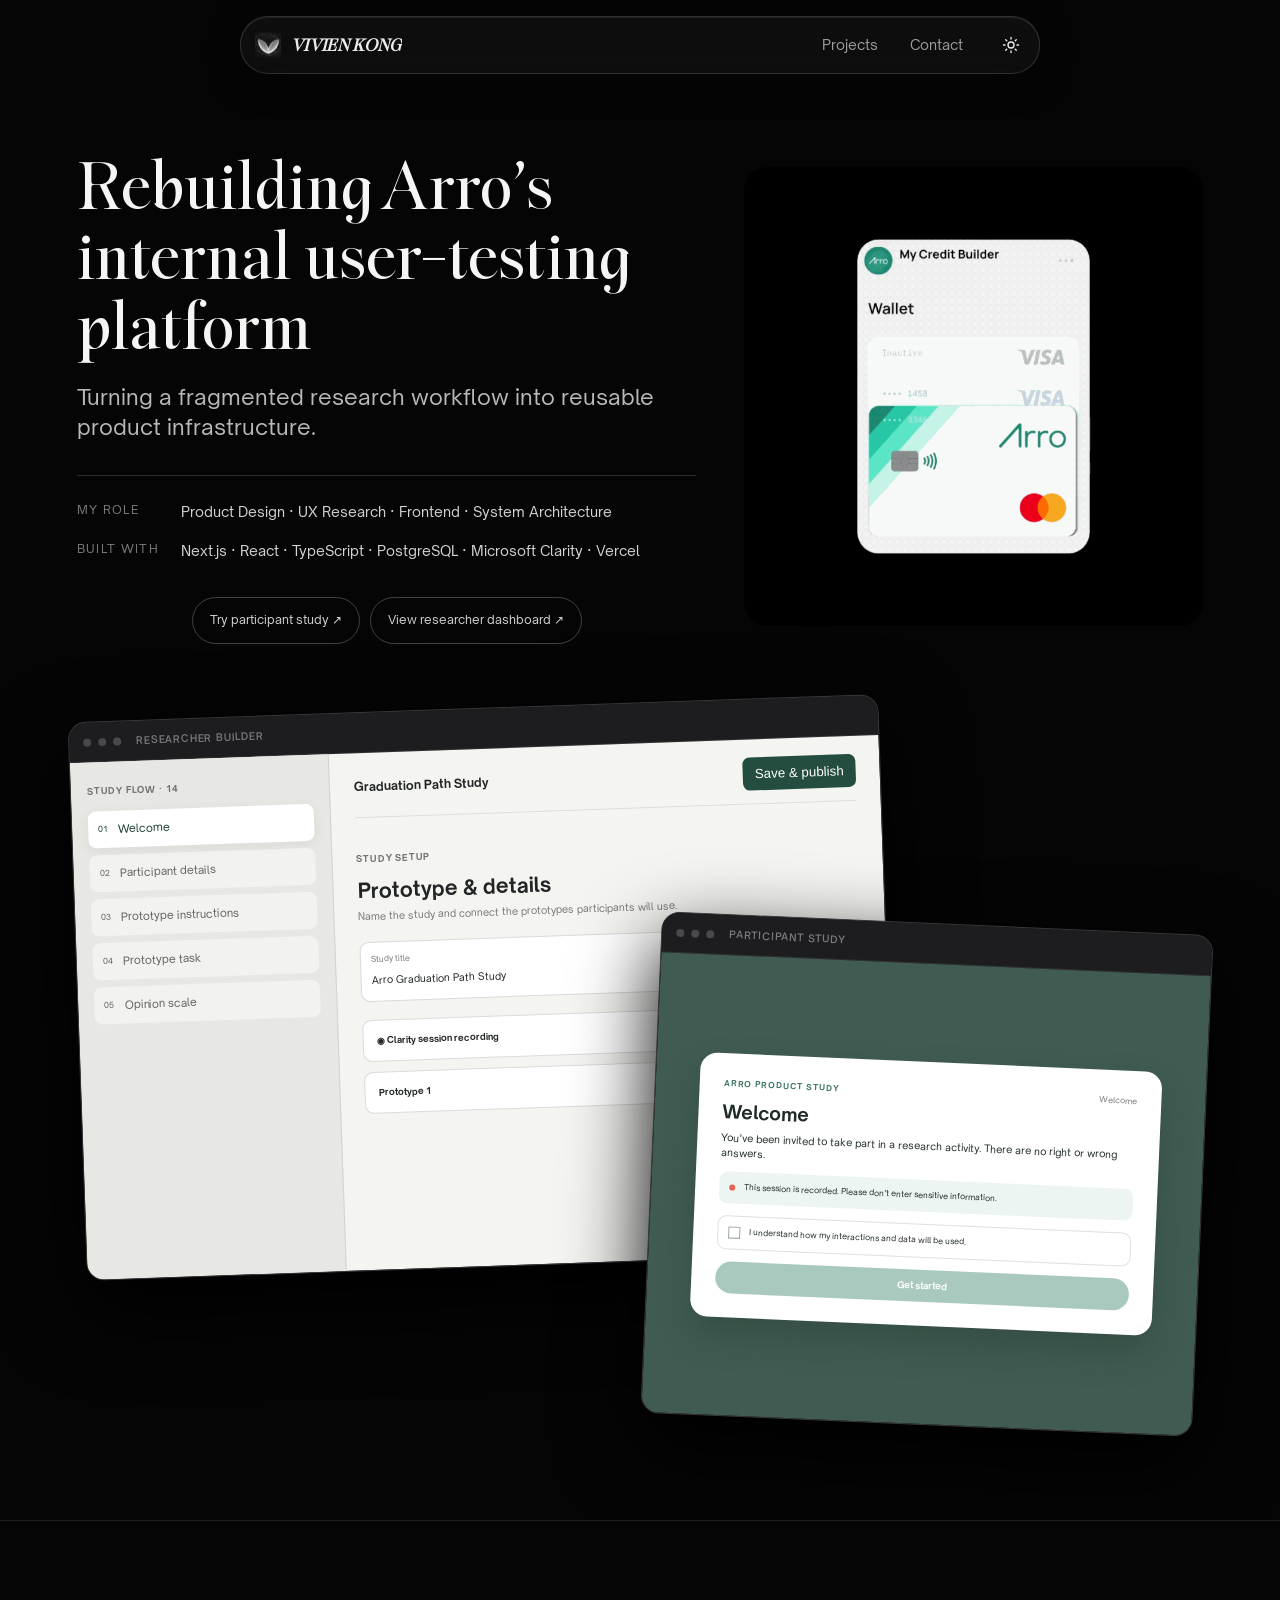
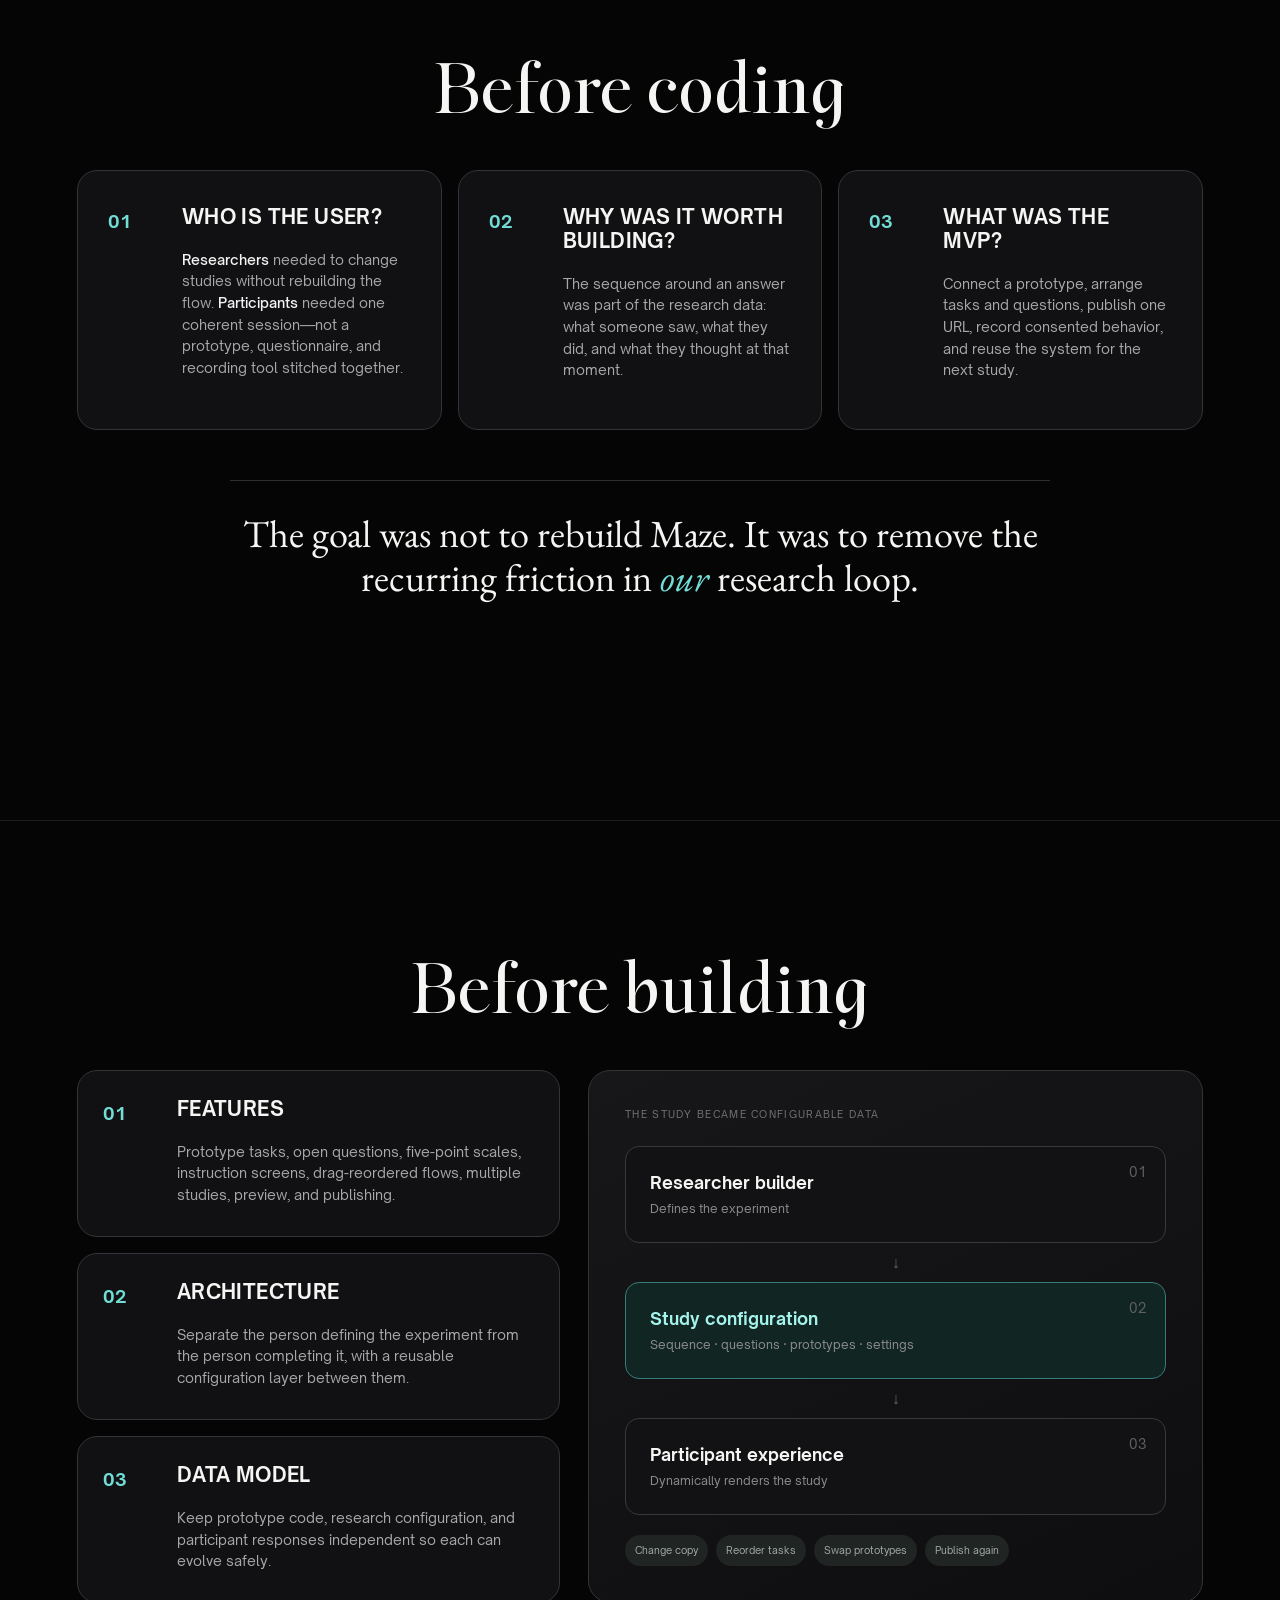
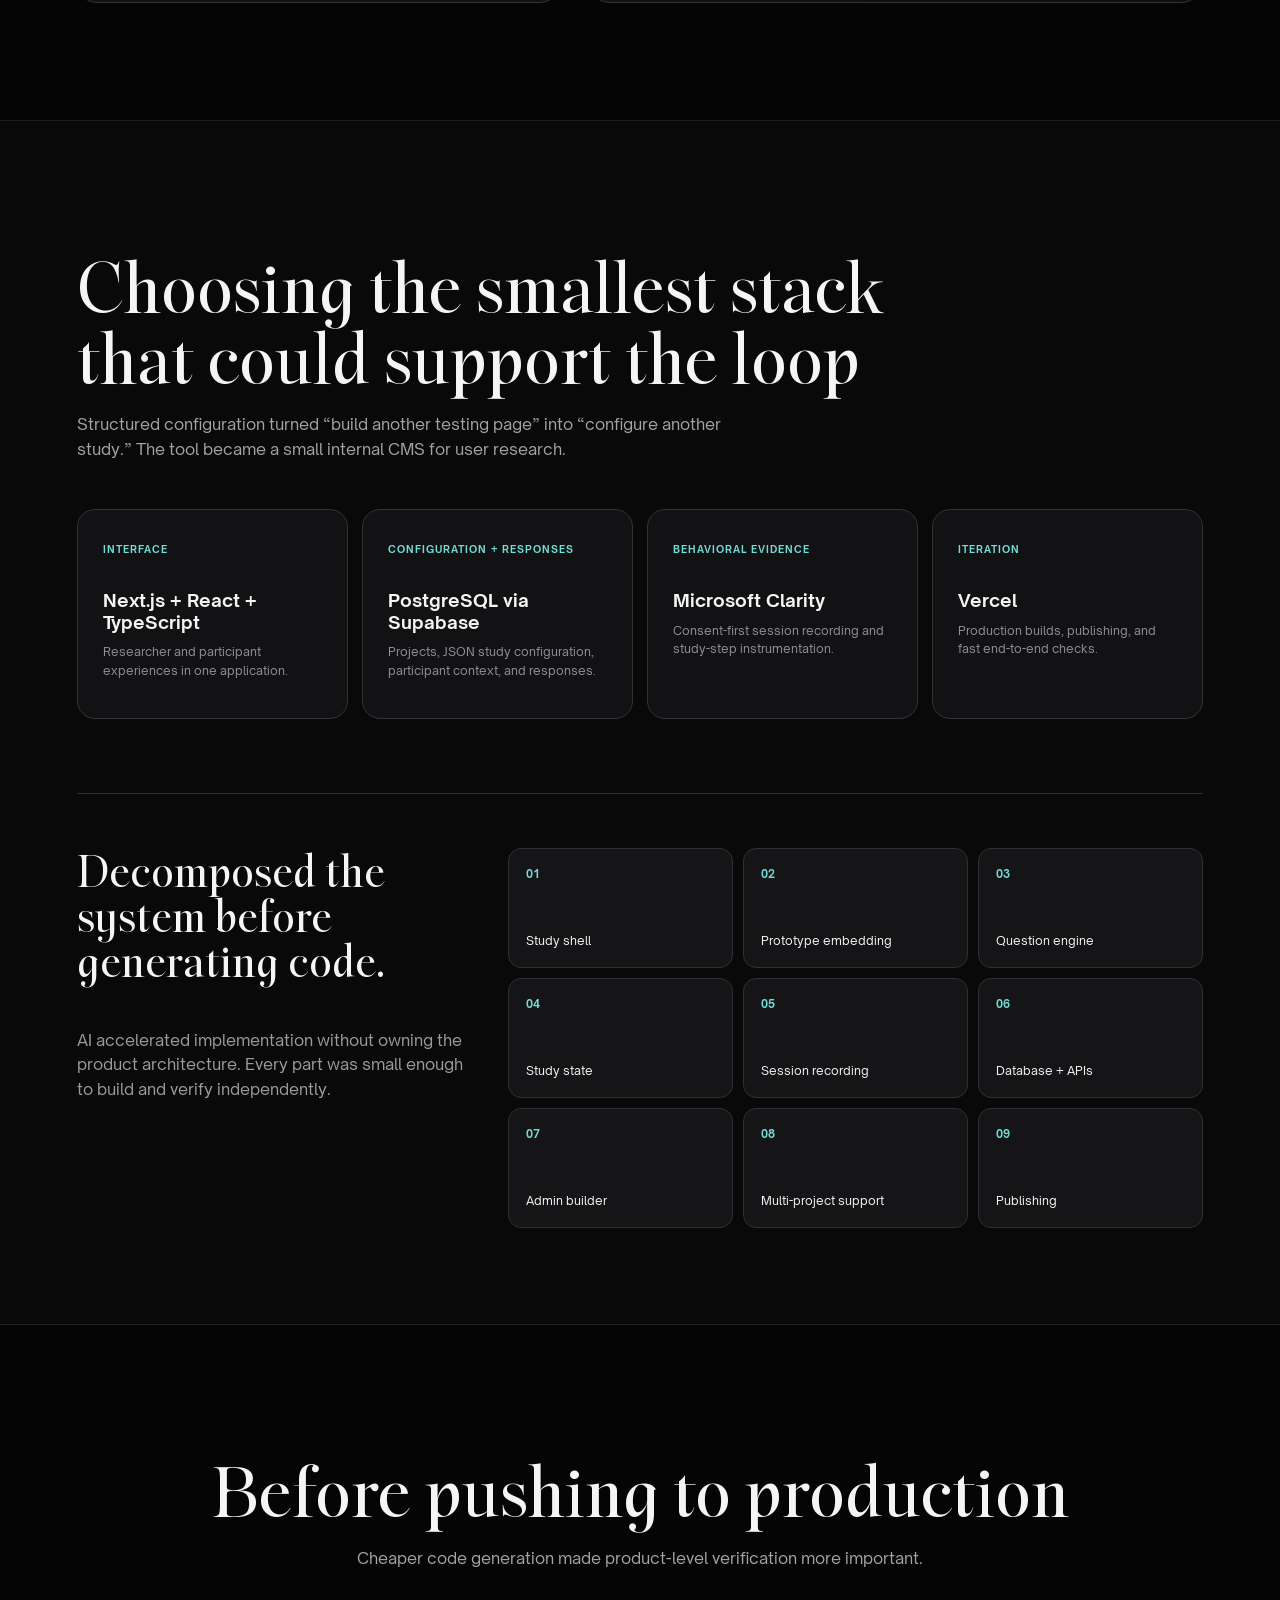
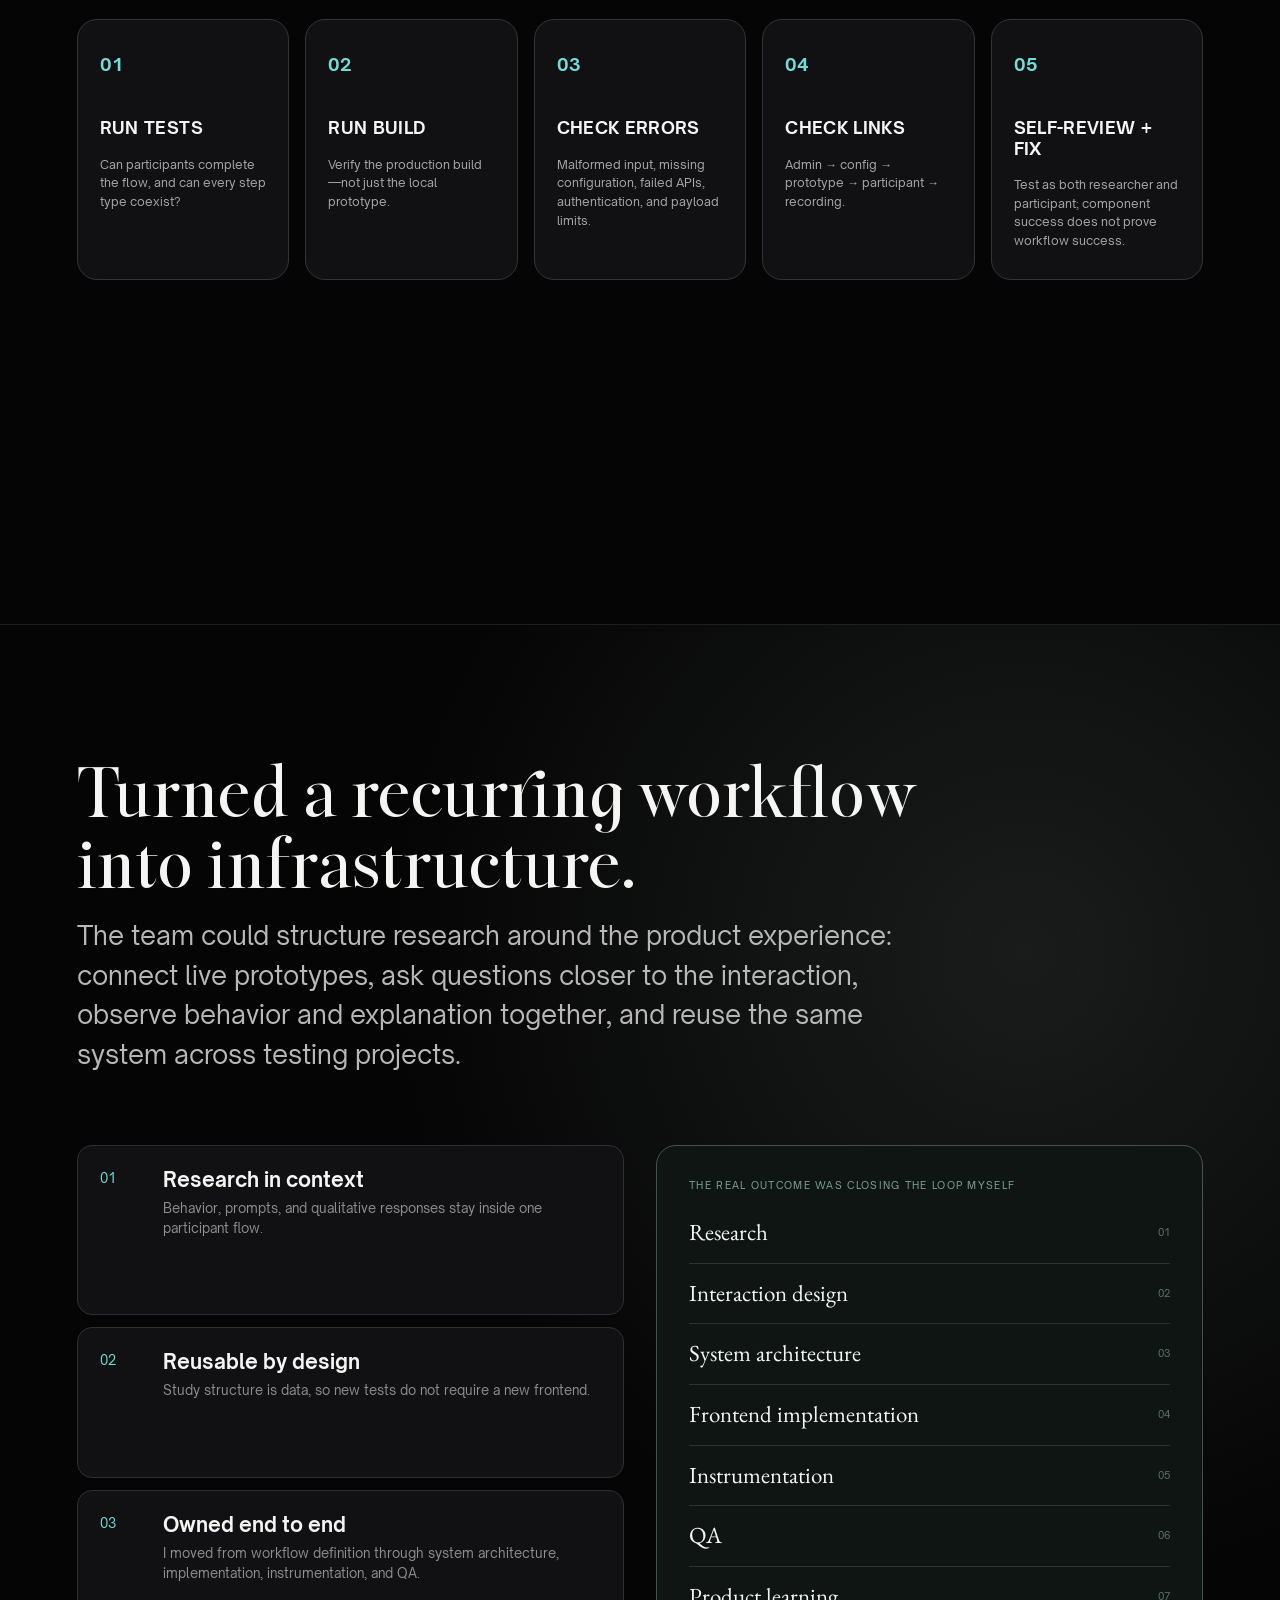
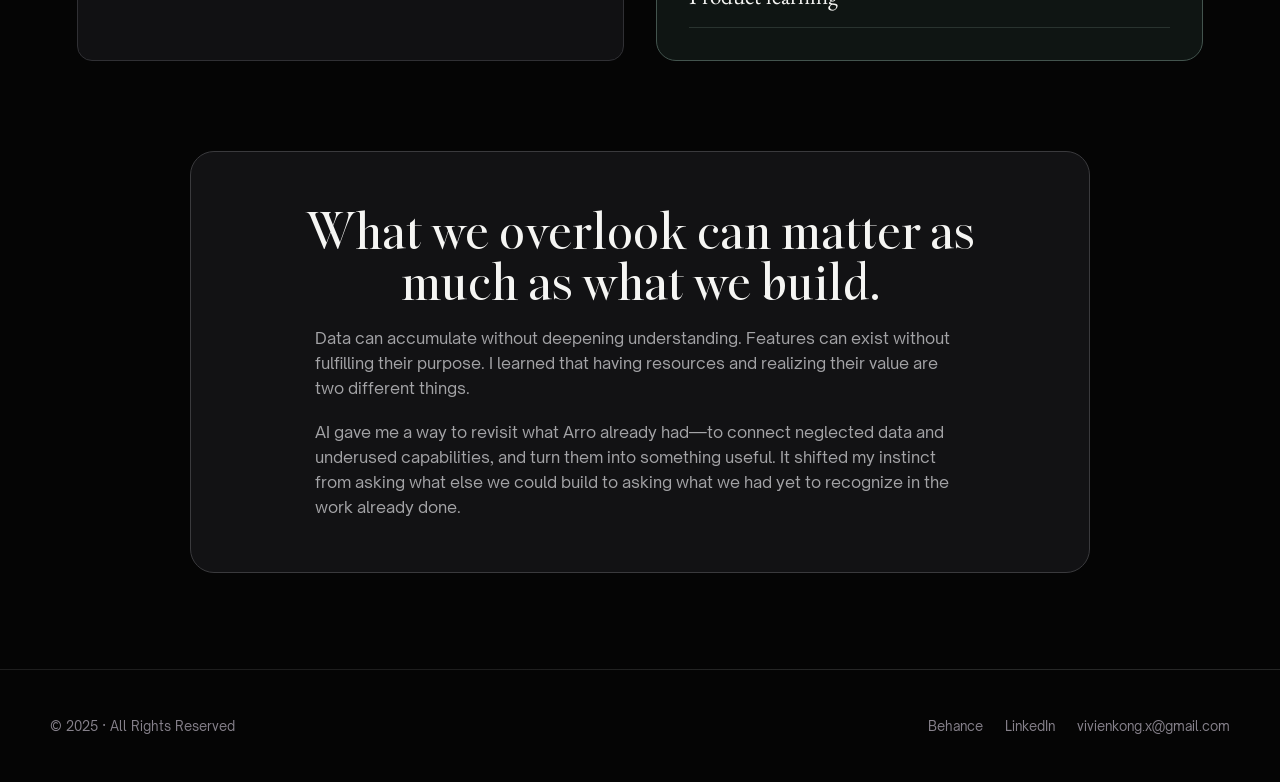
==== commit 280d7678: "Restore prominent Arro demo CTAs alongside hero animation" ====
--- a/arro-testing-system/index.html
+++ b/arro-testing-system/index.html
@@ -28,10 +28,14 @@
           <div><dt>My role</dt><dd>Product Design · UX Research · Frontend · System Architecture</dd></div>
           <div><dt>Built with</dt><dd>Next.js · React · TypeScript · PostgreSQL · Microsoft Clarity · Vercel</dd></div>
         </dl>
+        <nav class="case-links" aria-label="Explore the live research platform">
+          <a class="primary" href="https://grow-prototype-site.vercel.app/?study=graduation-path-study" target="_blank" rel="noopener noreferrer">Try participant study ↗</a>
+          <a href="https://grow-prototype-site.vercel.app/admin?project=aca21e1c-a0ef-46f1-820d-6cd92b2fc8e0" target="_blank" rel="noopener noreferrer">View researcher dashboard ↗</a>
+        </nav>
       </div>
 
       <figure class="hero-animation">
-        <img src="/media/arro/research-workflow.gif?v=3" width="800" height="800" alt="Arro My Credit Builder wallet preview">
+        <img src="/media/arro/research-workflow.gif?v=3" width="800" height="800" alt="Animated walkthrough of the Arro research workflow" loading="eager" fetchpriority="high">
       </figure>
       </div>
 
@@ -73,10 +77,7 @@
           </div>
         </article>
       </div>
-        <div class="case-links">
-          <a href="https://grow-prototype-site.vercel.app/?study=graduation-path-study" target="_blank" rel="noopener noreferrer">Open participant study ↗</a>
-          <a href="https://grow-prototype-site.vercel.app/admin?project=aca21e1c-a0ef-46f1-820d-6cd92b2fc8e0" target="_blank" rel="noopener noreferrer">Open admin builder ↗</a>
-        </div>
+        
     </section>
 
     <section class="screen checklist-screen" id="idea" aria-labelledby="idea-title">
--- a/arro-testing-system/arro.css
+++ b/arro-testing-system/arro.css
@@ -59,3 +59,11 @@
 
 /* White case-study card outlines in light mode. */
 html[data-theme="light"] :is(.numbered-card,.architecture,.architecture-node,.stack-grid article,.task-grid li,.outcome-points article,.loop,.learning){border-color:#fff!important}
+
+/* On mobile, lead the Arro case study with its animated visual. */
+@media (max-width:700px){
+  .hero-layout{display:flex;flex-direction:column;align-items:stretch;gap:22px;margin-bottom:42px}
+  .hero-animation{order:-1;width:100%;margin:0 auto}
+  .hero-animation img{width:min(100%,340px);max-width:340px;height:auto;border-radius:20px}
+  .hero-copy{width:100%}
+}
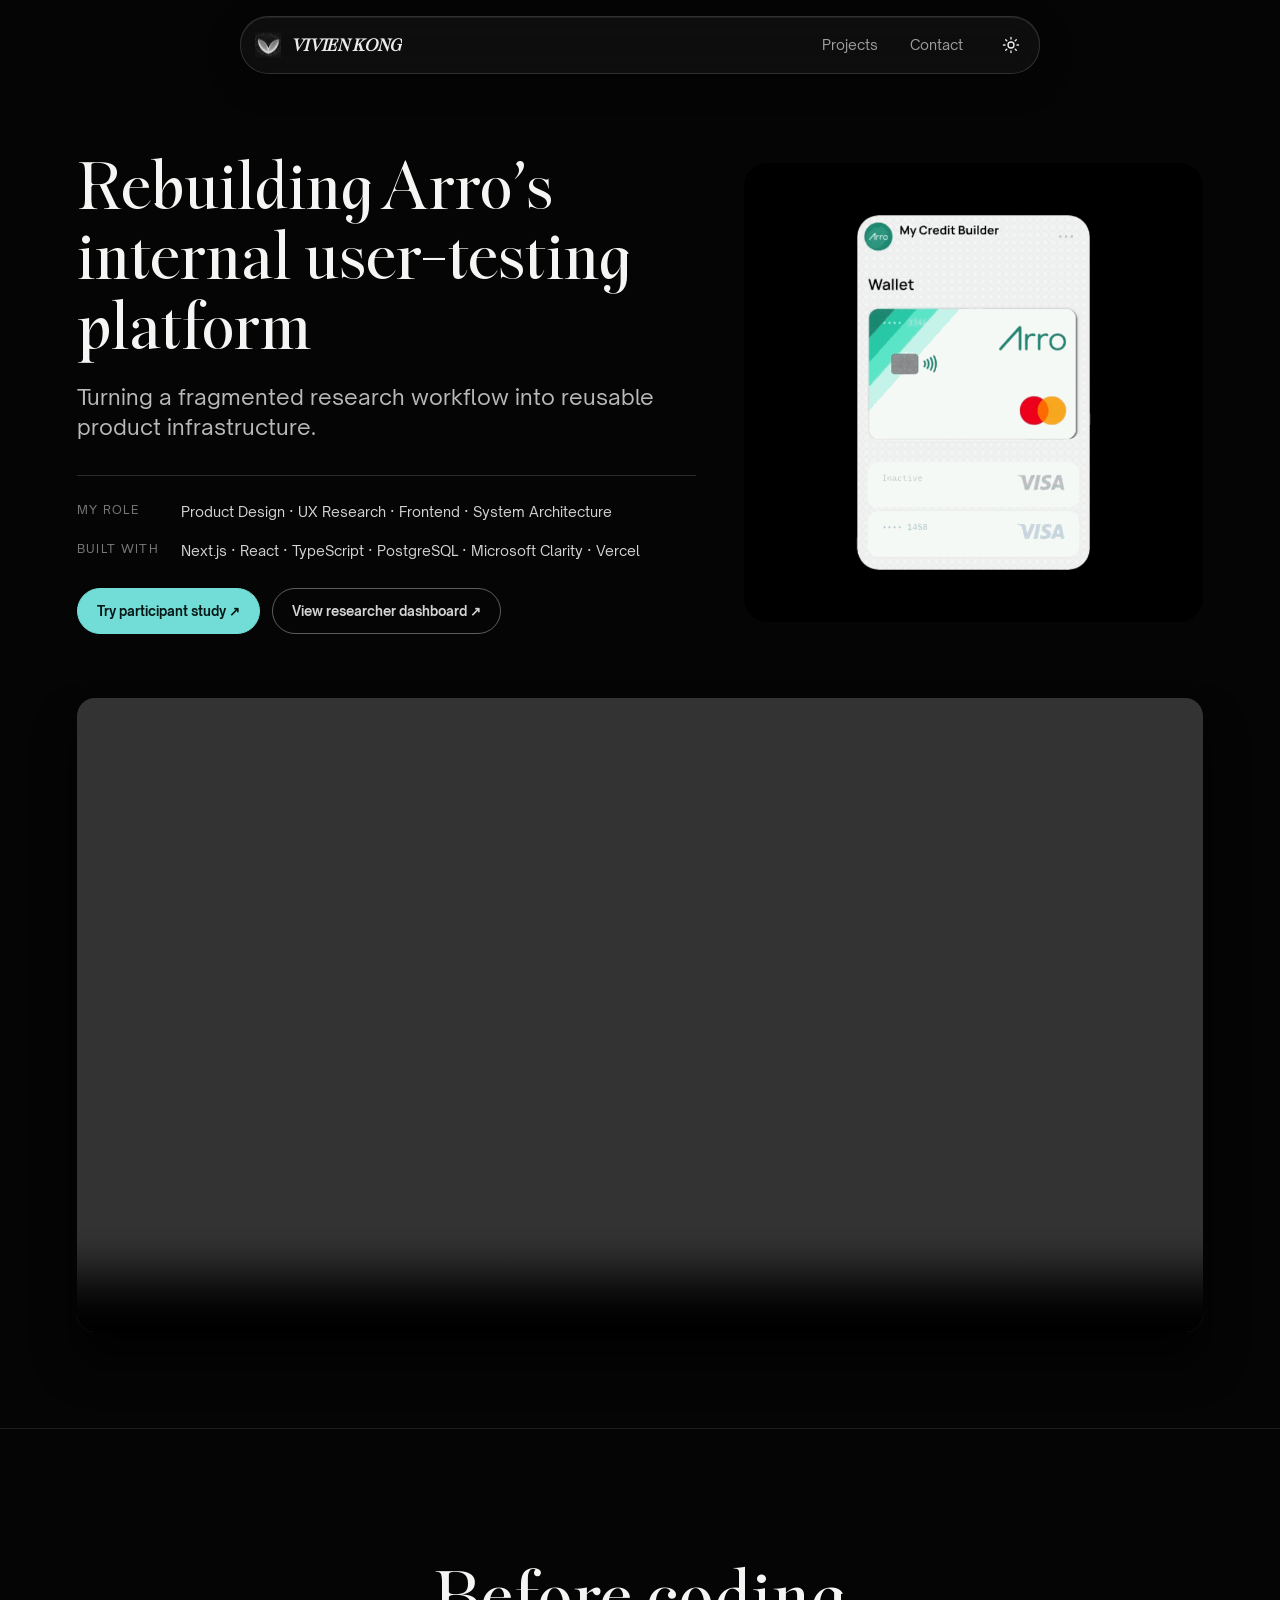
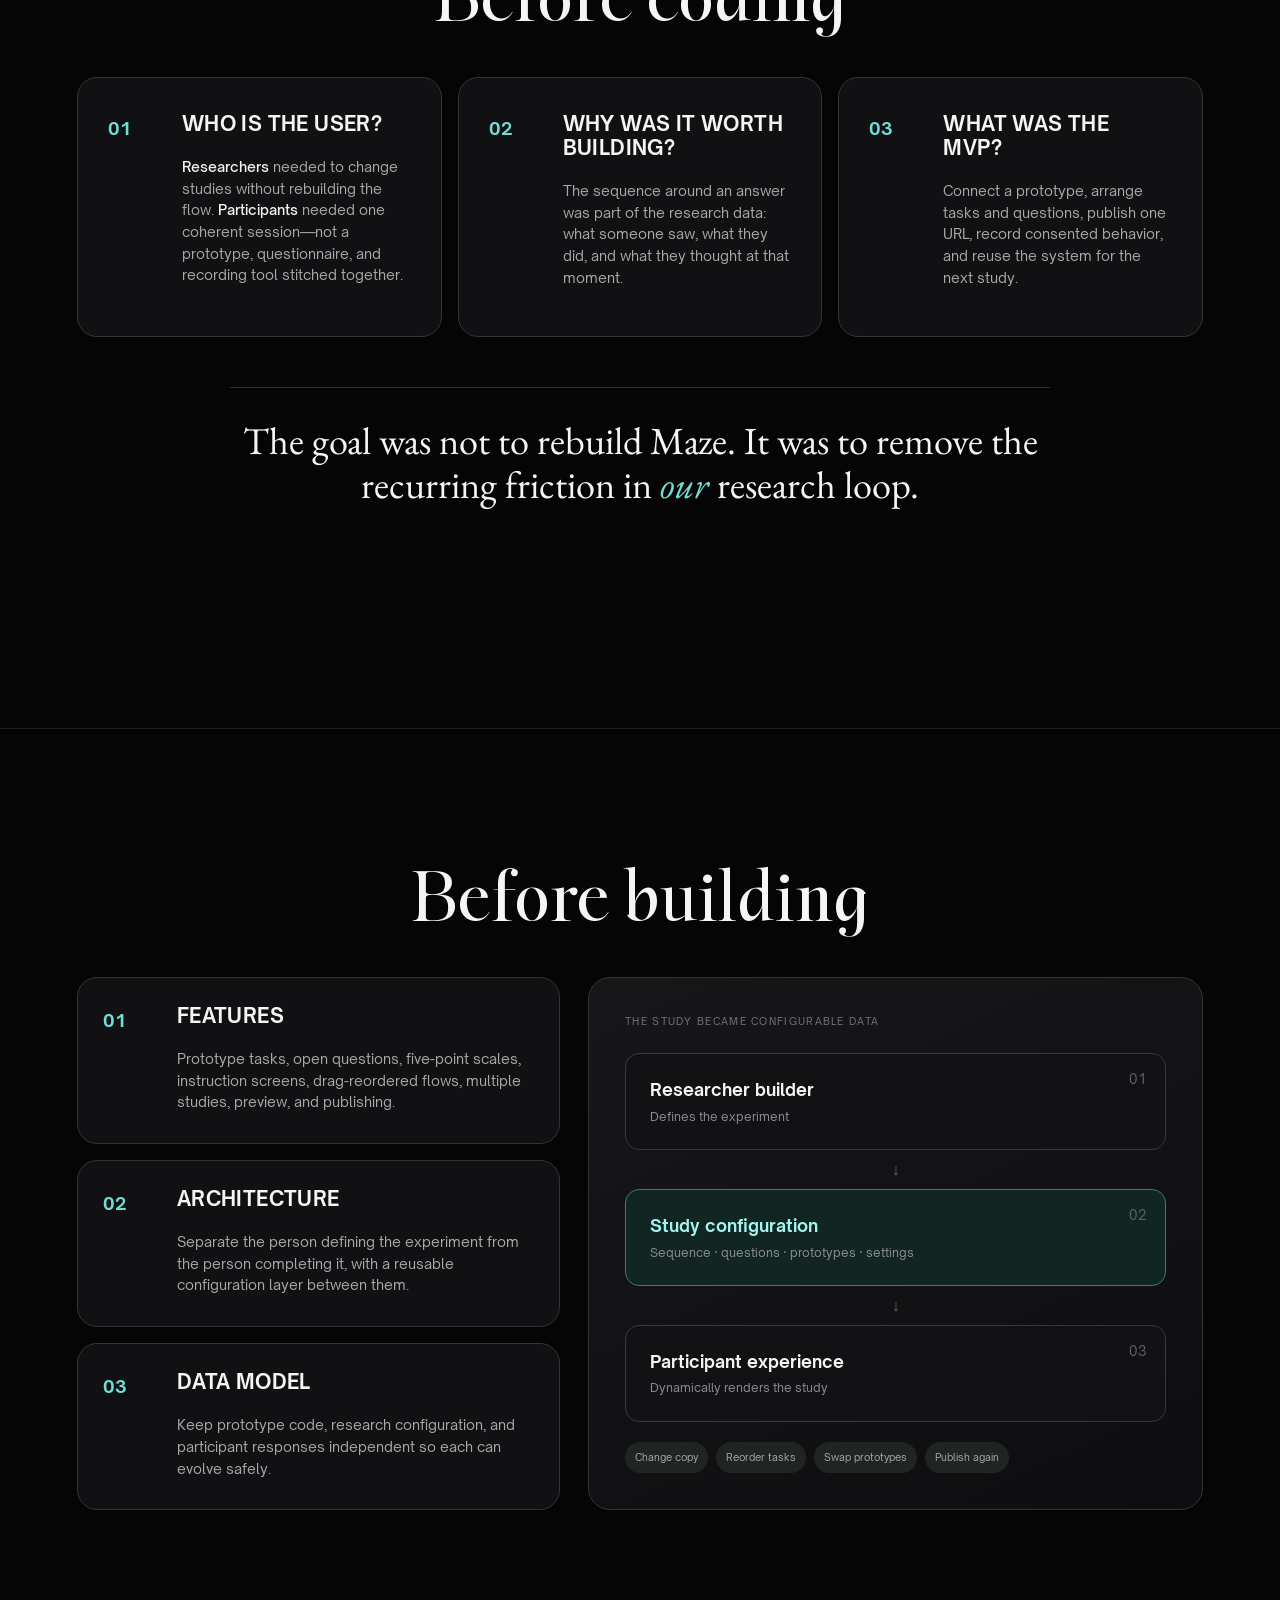
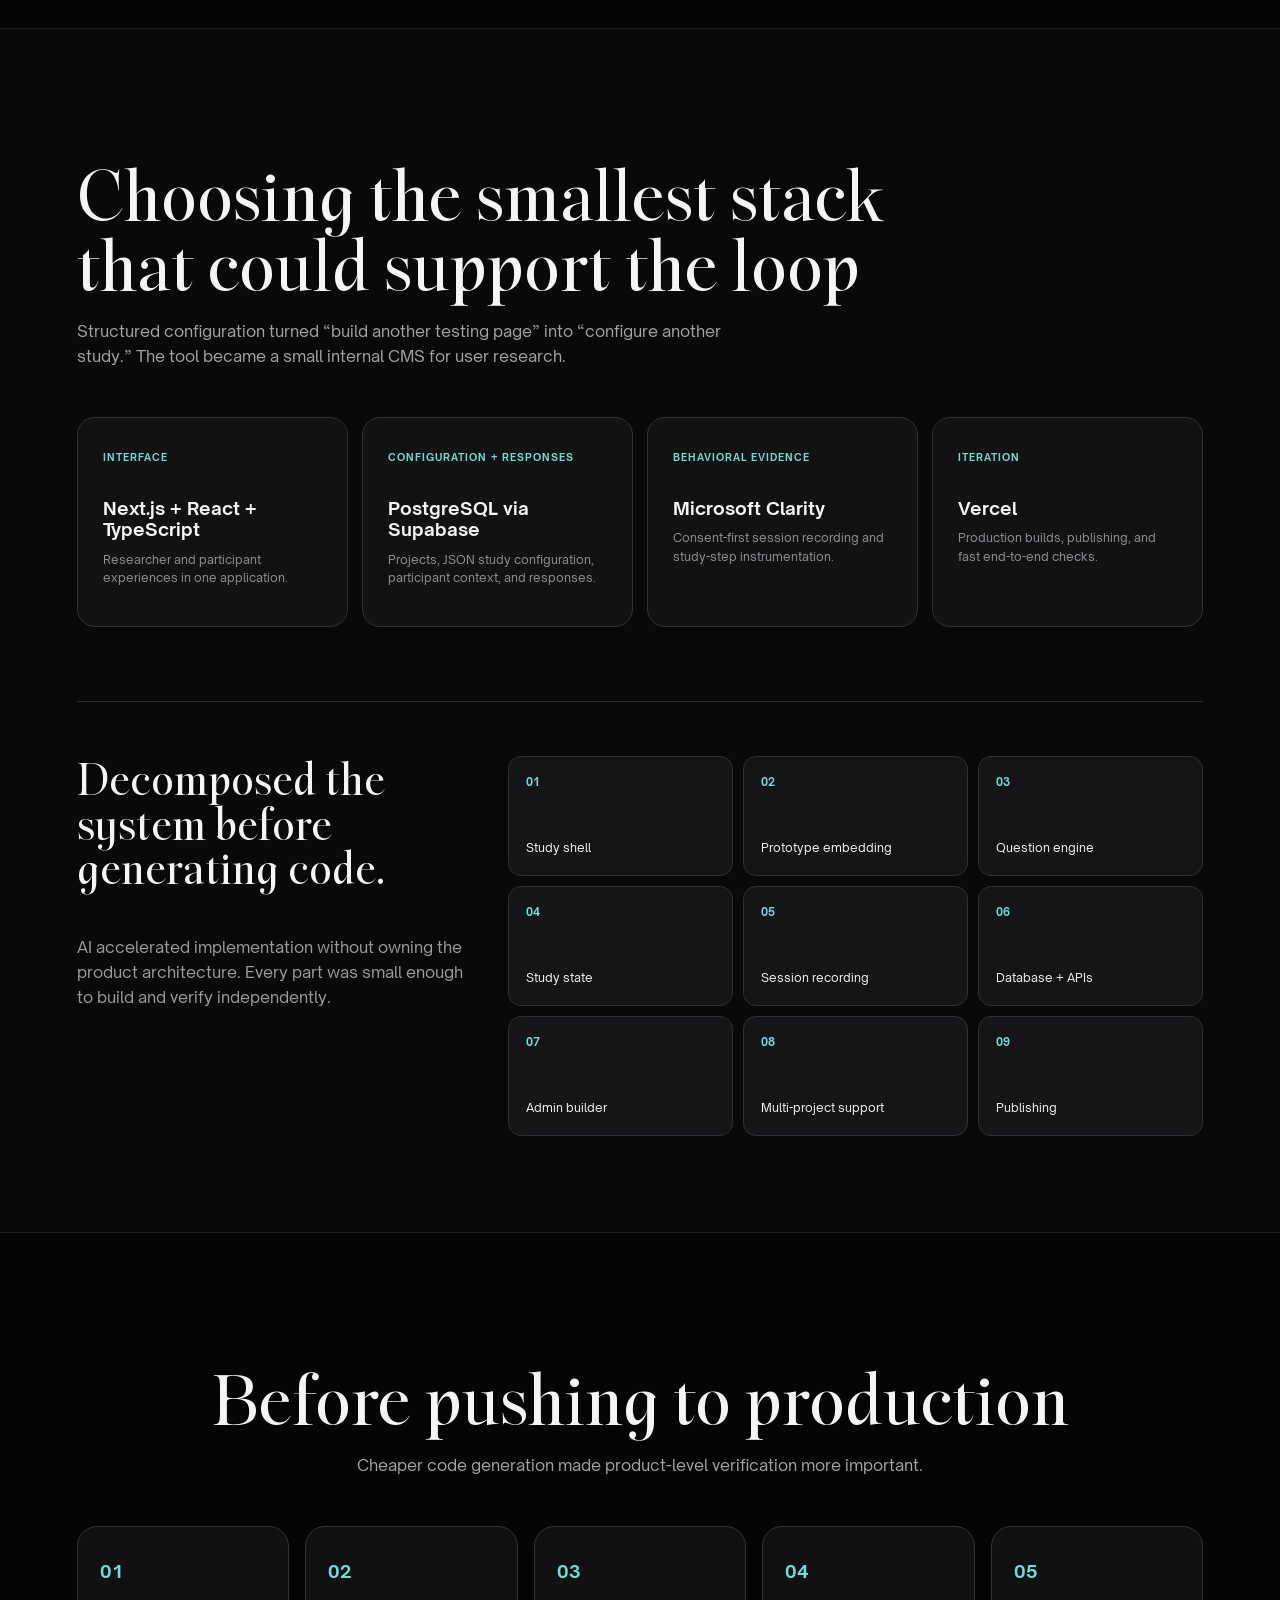
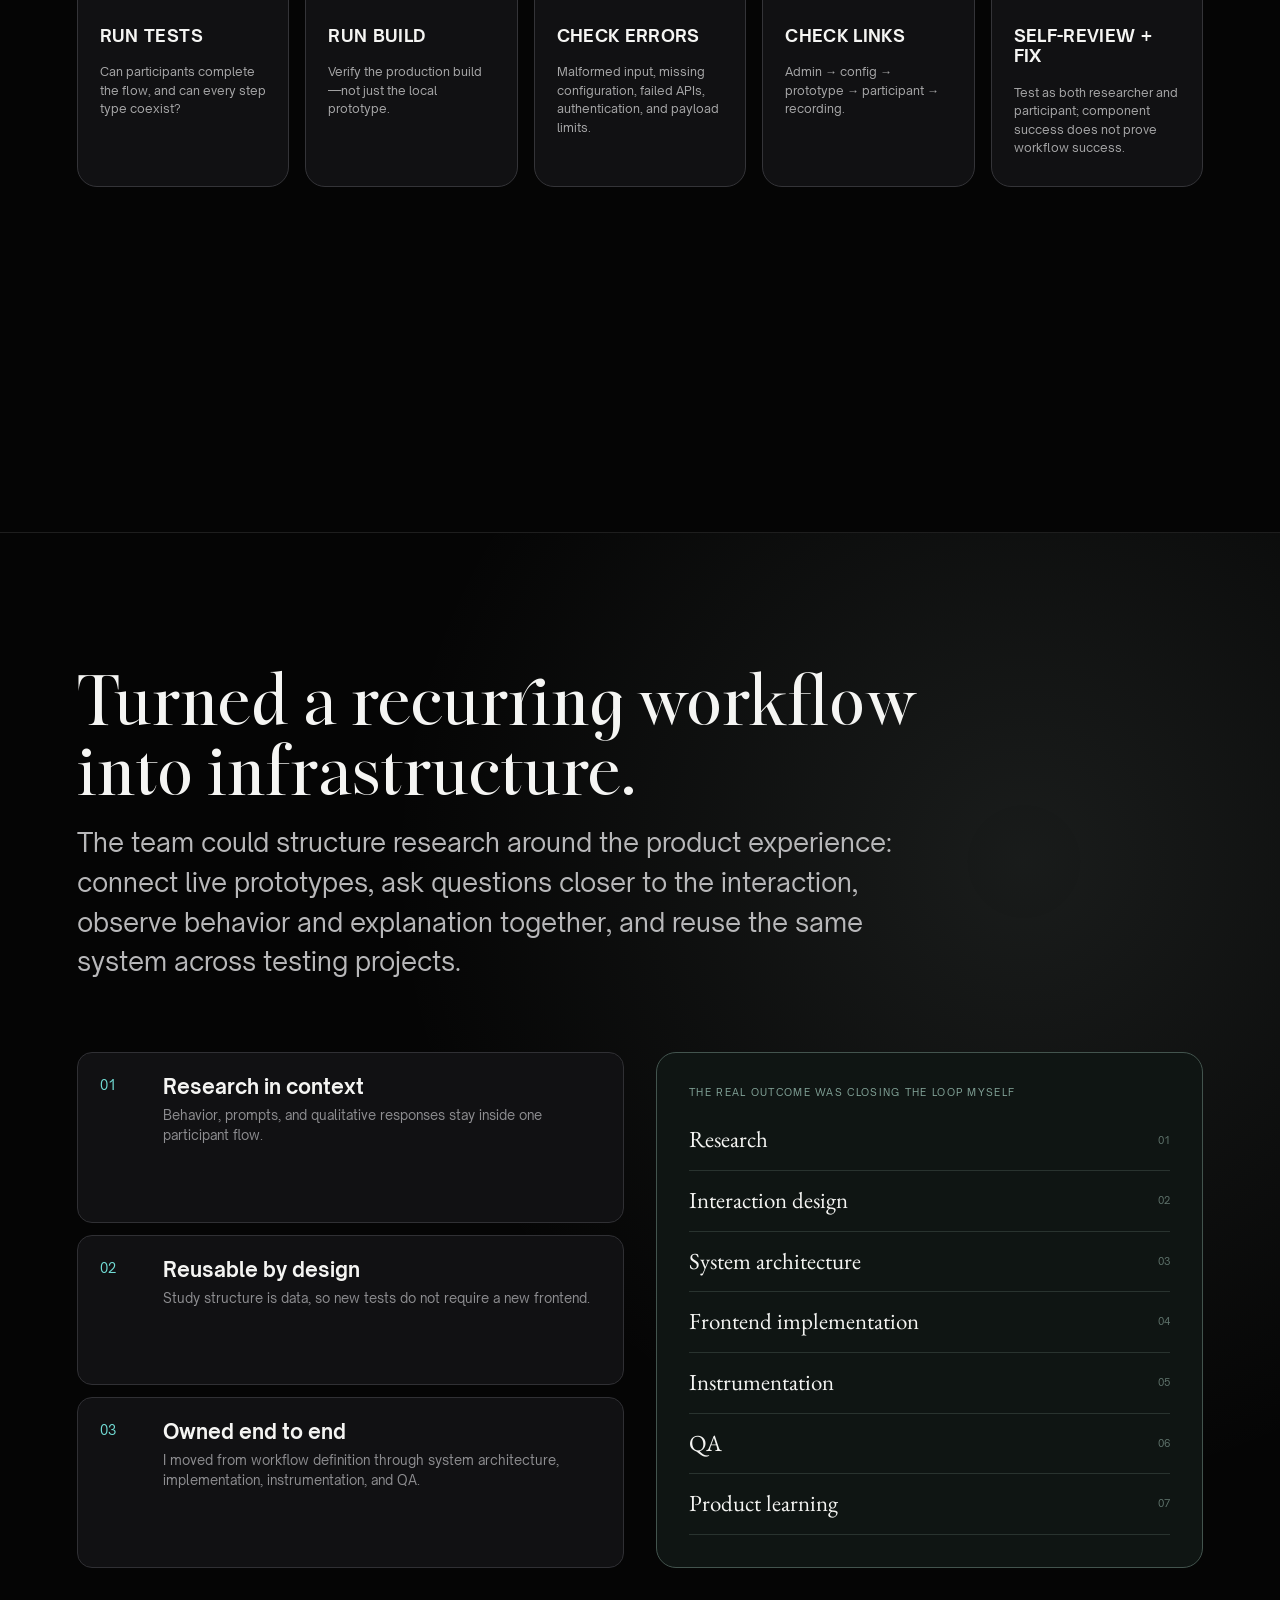
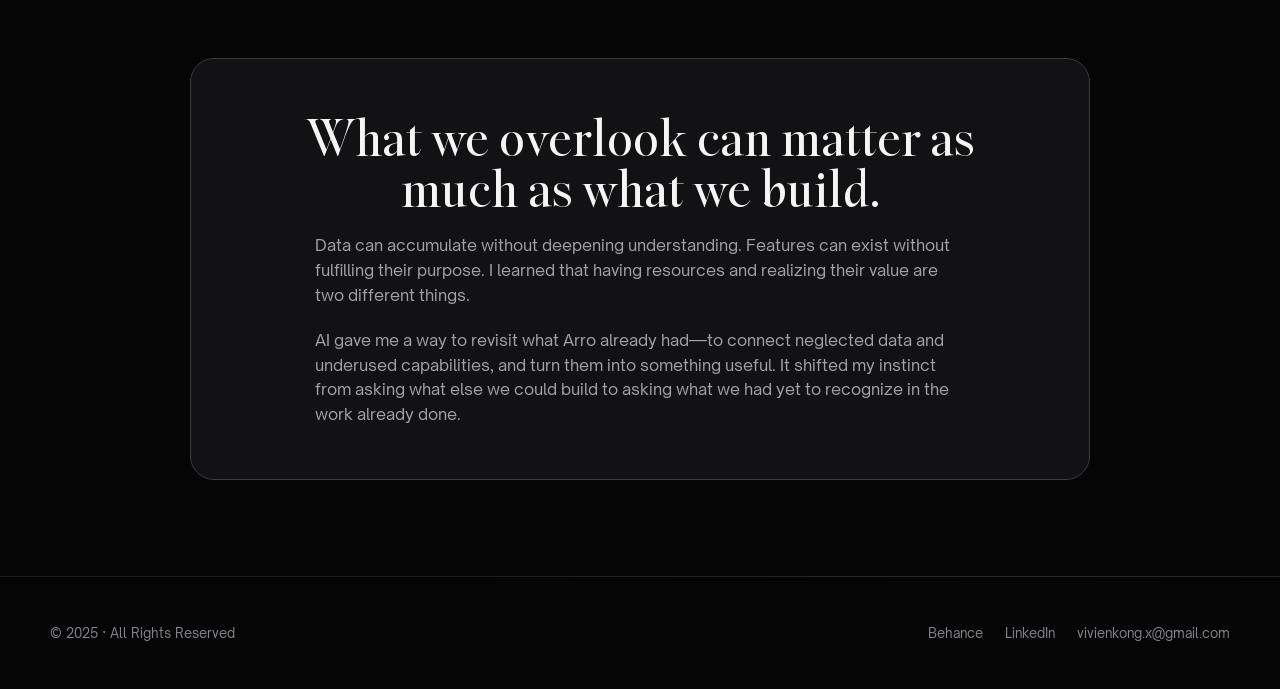
==== commit e4b1ab11: "Restore Arro case-study video and track its media asset" ====
--- a/arro-testing-system/index.html
+++ b/arro-testing-system/index.html
@@ -8,7 +8,7 @@
   <title>Arro Research Platform — Vivien Kong</title>
   <link rel="icon" href="/brand-icon.svg" type="image/svg+xml">
   <link rel="stylesheet" href="/assets/fonts/garamond.css">
-  <link rel="stylesheet" href="/arro-testing-system/arro.css?v=7">
+  <link rel="stylesheet" href="/arro-testing-system/arro.css?v=video-20261102">
   <script>try{document.documentElement.dataset.theme=localStorage.getItem("theme")==="light"?"light":"dark"}catch(e){}</script>
   <script type="module" src="/modules/glass-navbar.mjs?v=2"></script>
   <script type="module" src="/modules/glass-navbar-init.mjs"></script>
@@ -39,45 +39,12 @@
       </figure>
       </div>
 
-      <div class="hero-product" aria-label="Researcher builder and participant study shown side by side">
-        <article class="browser-frame admin-preview">
-          <div class="browser-bar"><span></span><span></span><span></span><b>Researcher builder</b></div>
-          <div class="admin-ui">
-            <aside>
-              <small>STUDY FLOW · 14</small>
-              <div class="flow-row active"><i>01</i><span>Welcome</span></div>
-              <div class="flow-row"><i>02</i><span>Participant details</span></div>
-              <div class="flow-row"><i>03</i><span>Prototype instructions</span></div>
-              <div class="flow-row"><i>04</i><span>Prototype task</span></div>
-              <div class="flow-row"><i>05</i><span>Opinion scale</span></div>
-            </aside>
-            <div class="builder-panel">
-              <div class="builder-top"><span>Graduation Path Study</span><button type="button" tabindex="-1">Save &amp; publish</button></div>
-              <small>STUDY SETUP</small>
-              <h3>Prototype &amp; details</h3>
-              <p>Name the study and connect the prototypes participants will use.</p>
-              <div class="field"><label>Study title</label><span>Arro Graduation Path Study</span></div>
-              <div class="integration"><strong>◉ Clarity session recording</strong><em>Connected</em></div>
-              <div class="prototype-entry"><b>Prototype 1</b><span>graduation-path…</span></div>
-            </div>
-          </div>
-        </article>
-
-        <article class="browser-frame participant-preview">
-          <div class="browser-bar"><span></span><span></span><span></span><b>Participant study</b></div>
-          <div class="participant-stage">
-            <div class="participant-card">
-              <div class="participant-meta"><small>ARRO PRODUCT STUDY</small><span>Welcome</span></div>
-              <h3>Welcome</h3>
-              <p>You’ve been invited to take part in a research activity. There are no right or wrong answers.</p>
-              <div class="recording-notice"><i></i><span>This session is recorded. Please don’t enter sensitive information.</span></div>
-              <div class="consent"><i></i><span>I understand how my interactions and data will be used.</span></div>
-              <div class="get-started">Get started</div>
-            </div>
-          </div>
-        </article>
-      </div>
-        
+      <figure class="hero-product case-video-product" aria-label="Arro product video">
+        <video autoplay muted loop playsinline controls preload="metadata" aria-label="Arro product video" width="3840" height="2160">
+          <source src="/media/arro/arro-30s-ad-v3.mp4" type="video/mp4">
+          <a href="/media/arro/arro-30s-ad-v3.mp4">Watch the Arro video</a>.
+        </video>
+      </figure>
     </section>
 
     <section class="screen checklist-screen" id="idea" aria-labelledby="idea-title">
--- a/arro-testing-system/arro.css
+++ b/arro-testing-system/arro.css
@@ -67,3 +67,15 @@
   .hero-animation img{width:min(100%,340px);max-width:340px;height:auto;border-radius:20px}
   .hero-copy{width:100%}
 }
+
+/* Keep the live demos visible alongside the Arro hero animation. */
+.hero-copy .case-links{justify-content:flex-start;margin:26px 0 0;gap:12px}
+.hero-copy .case-links a{display:inline-flex;align-items:center;justify-content:center;min-height:44px;padding:12px 19px;font-size:13px;font-weight:600;border-color:rgba(255,255,255,.35)}
+.hero-copy .case-links a.primary{background:#72ddd6;color:#071716;border-color:#72ddd6}
+.hero-copy .case-links a.primary:hover{background:#a0ebe6;color:#071716}
+.hero-animation img{display:block;max-width:480px;width:100%;height:auto}
+@media(max-width:700px){.hero-copy .case-links{display:grid;grid-template-columns:1fr;gap:12px;margin-top:24px}.hero-copy .case-links a{width:100%}.hero-animation{visibility:visible;opacity:1}.hero-animation img{display:block;width:min(100%,340px);height:auto}}
+
+/* Keep the hero GIF; show the product video below it. */
+.hero-product.case-video-product{height:auto;aspect-ratio:16/9;max-width:1200px;margin:0 auto;border-radius:18px;overflow:hidden;background:#000;box-shadow:0 30px 40px rgba(0,0,0,.7)}
+.case-video-product video{display:block;width:100%;height:auto;aspect-ratio:16/9;object-fit:contain}
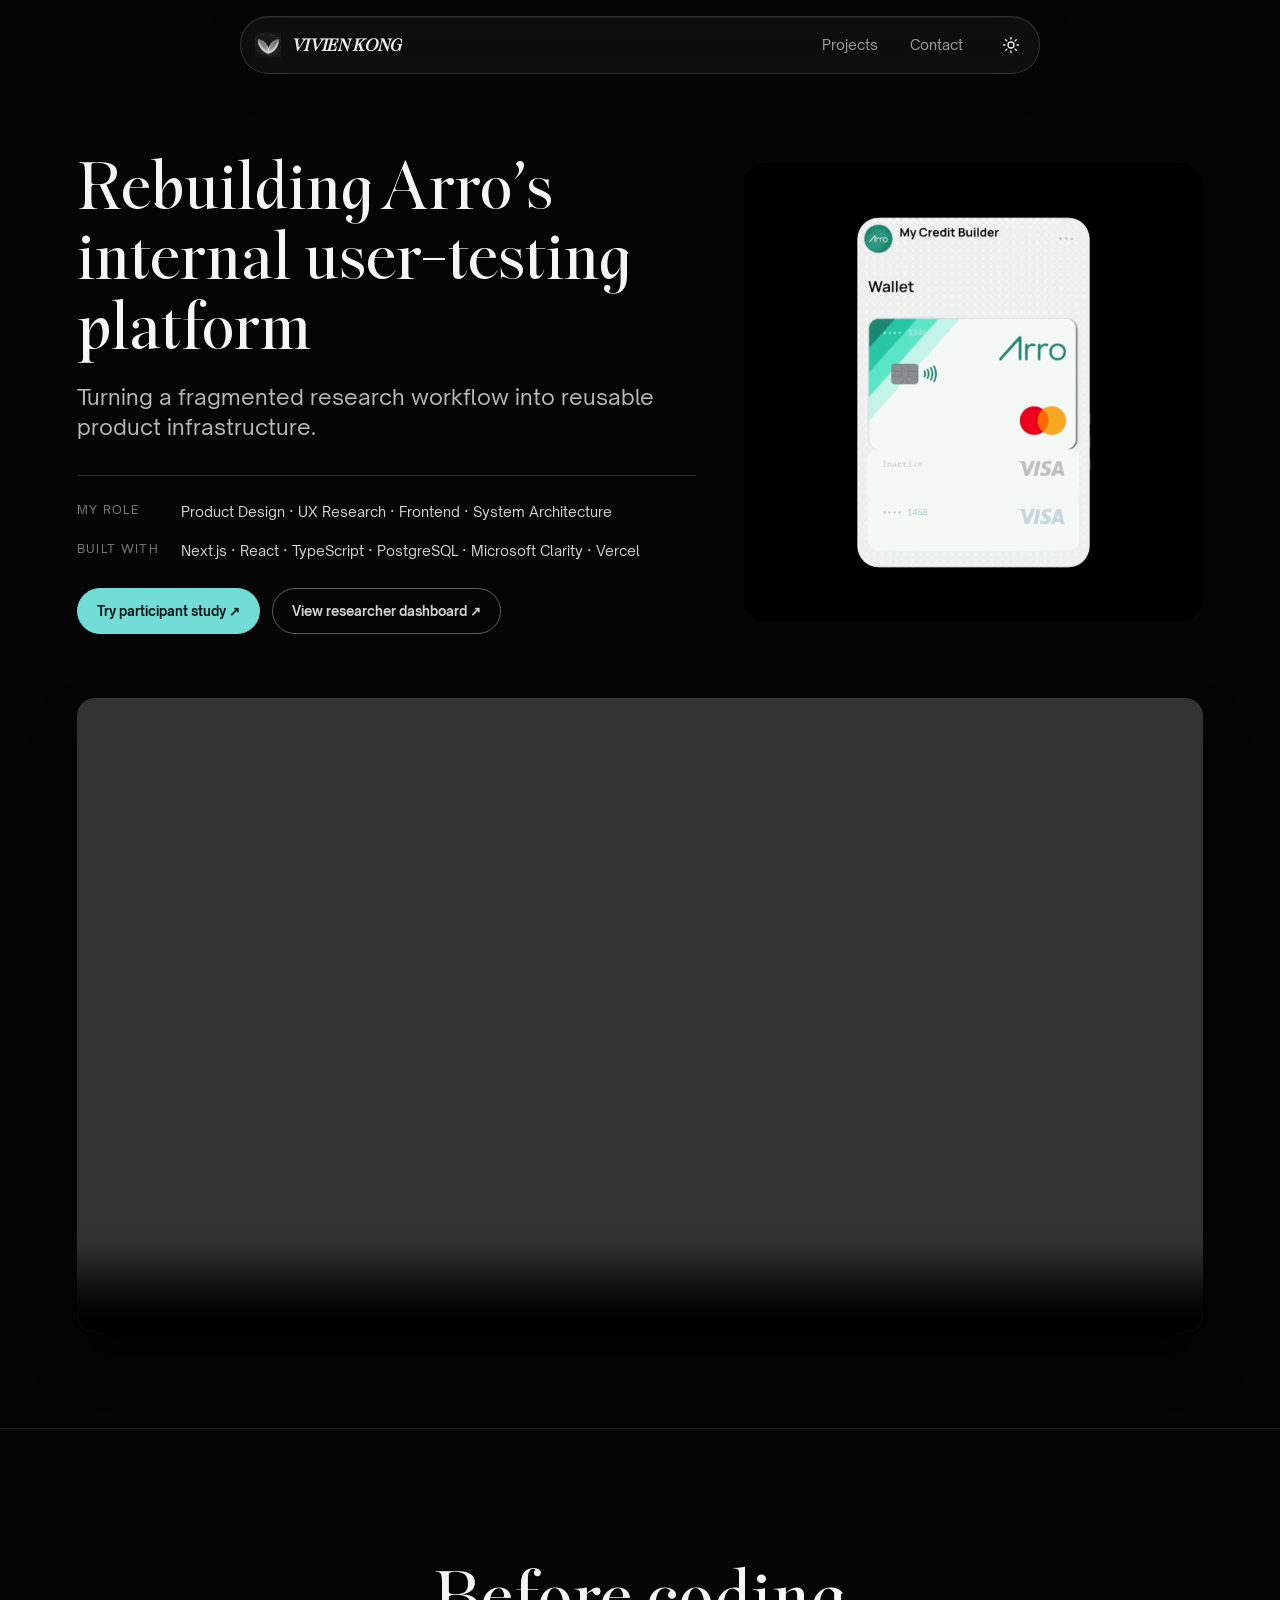
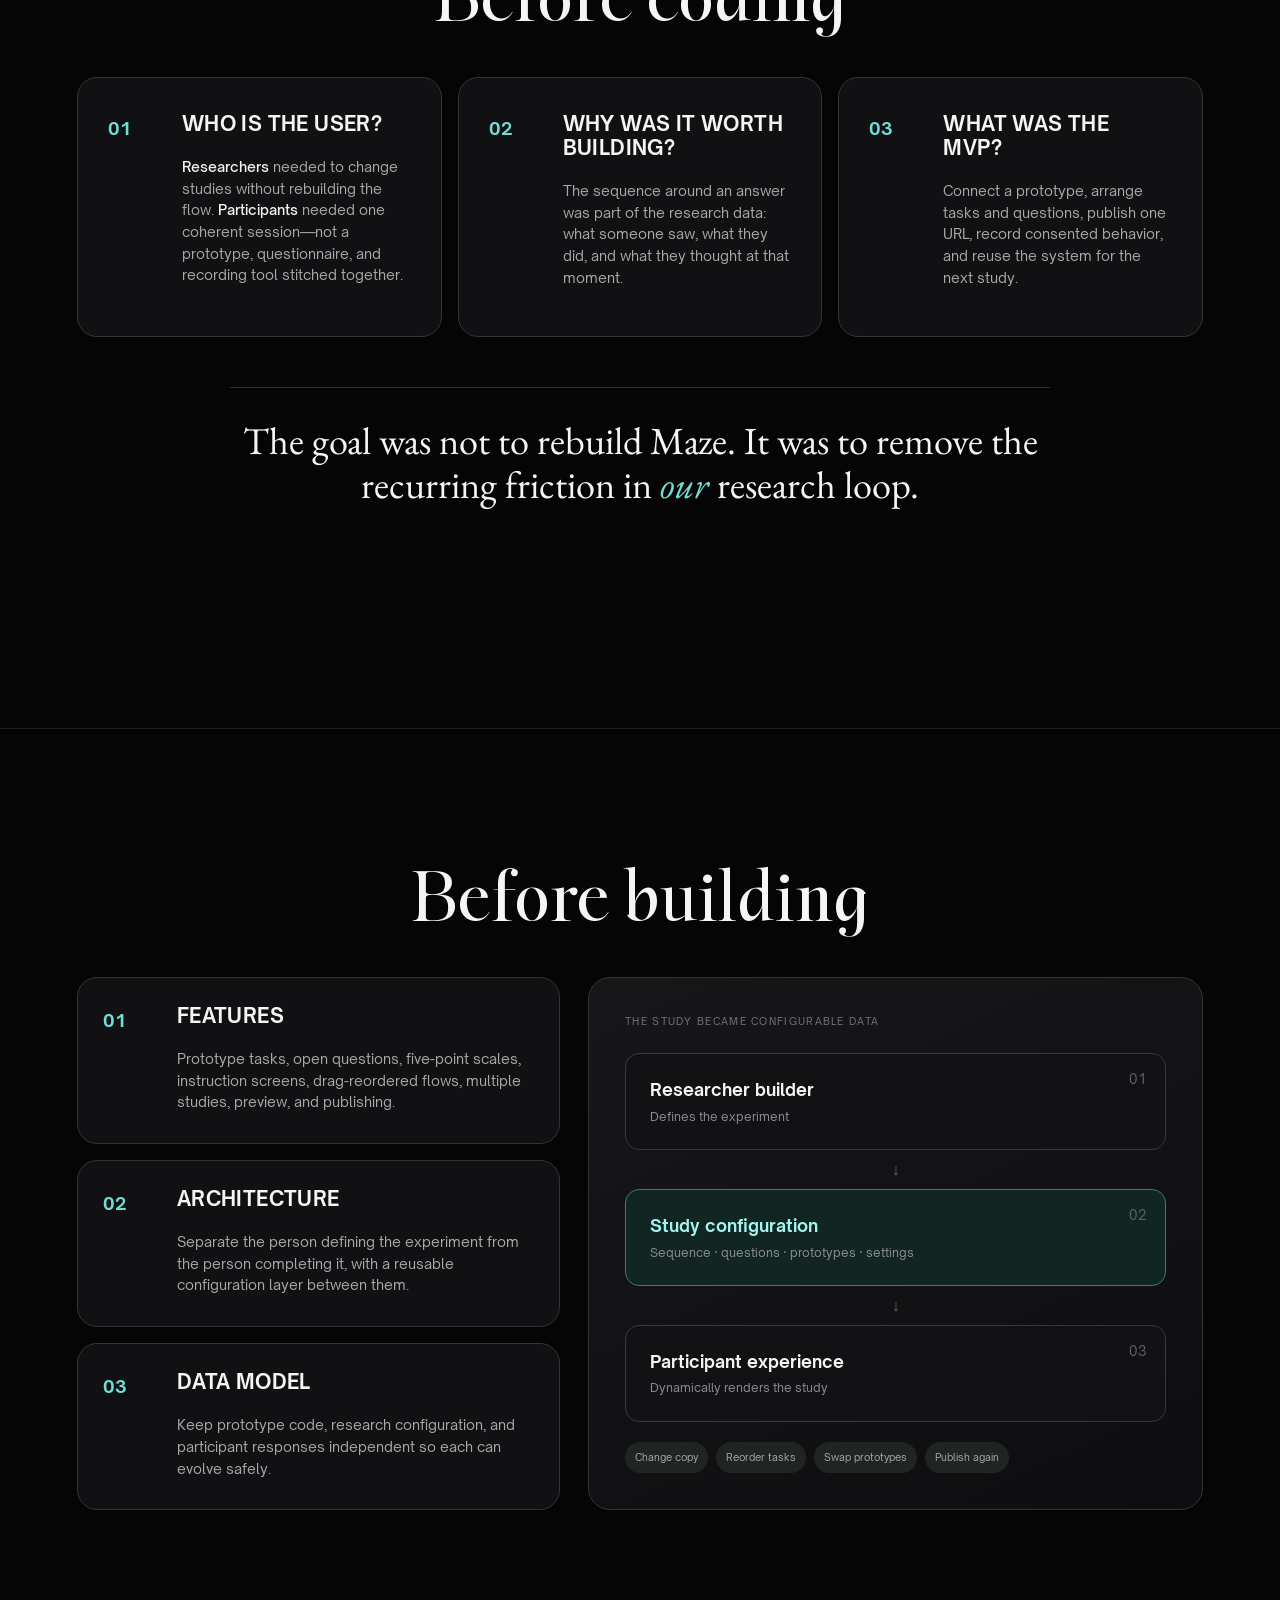
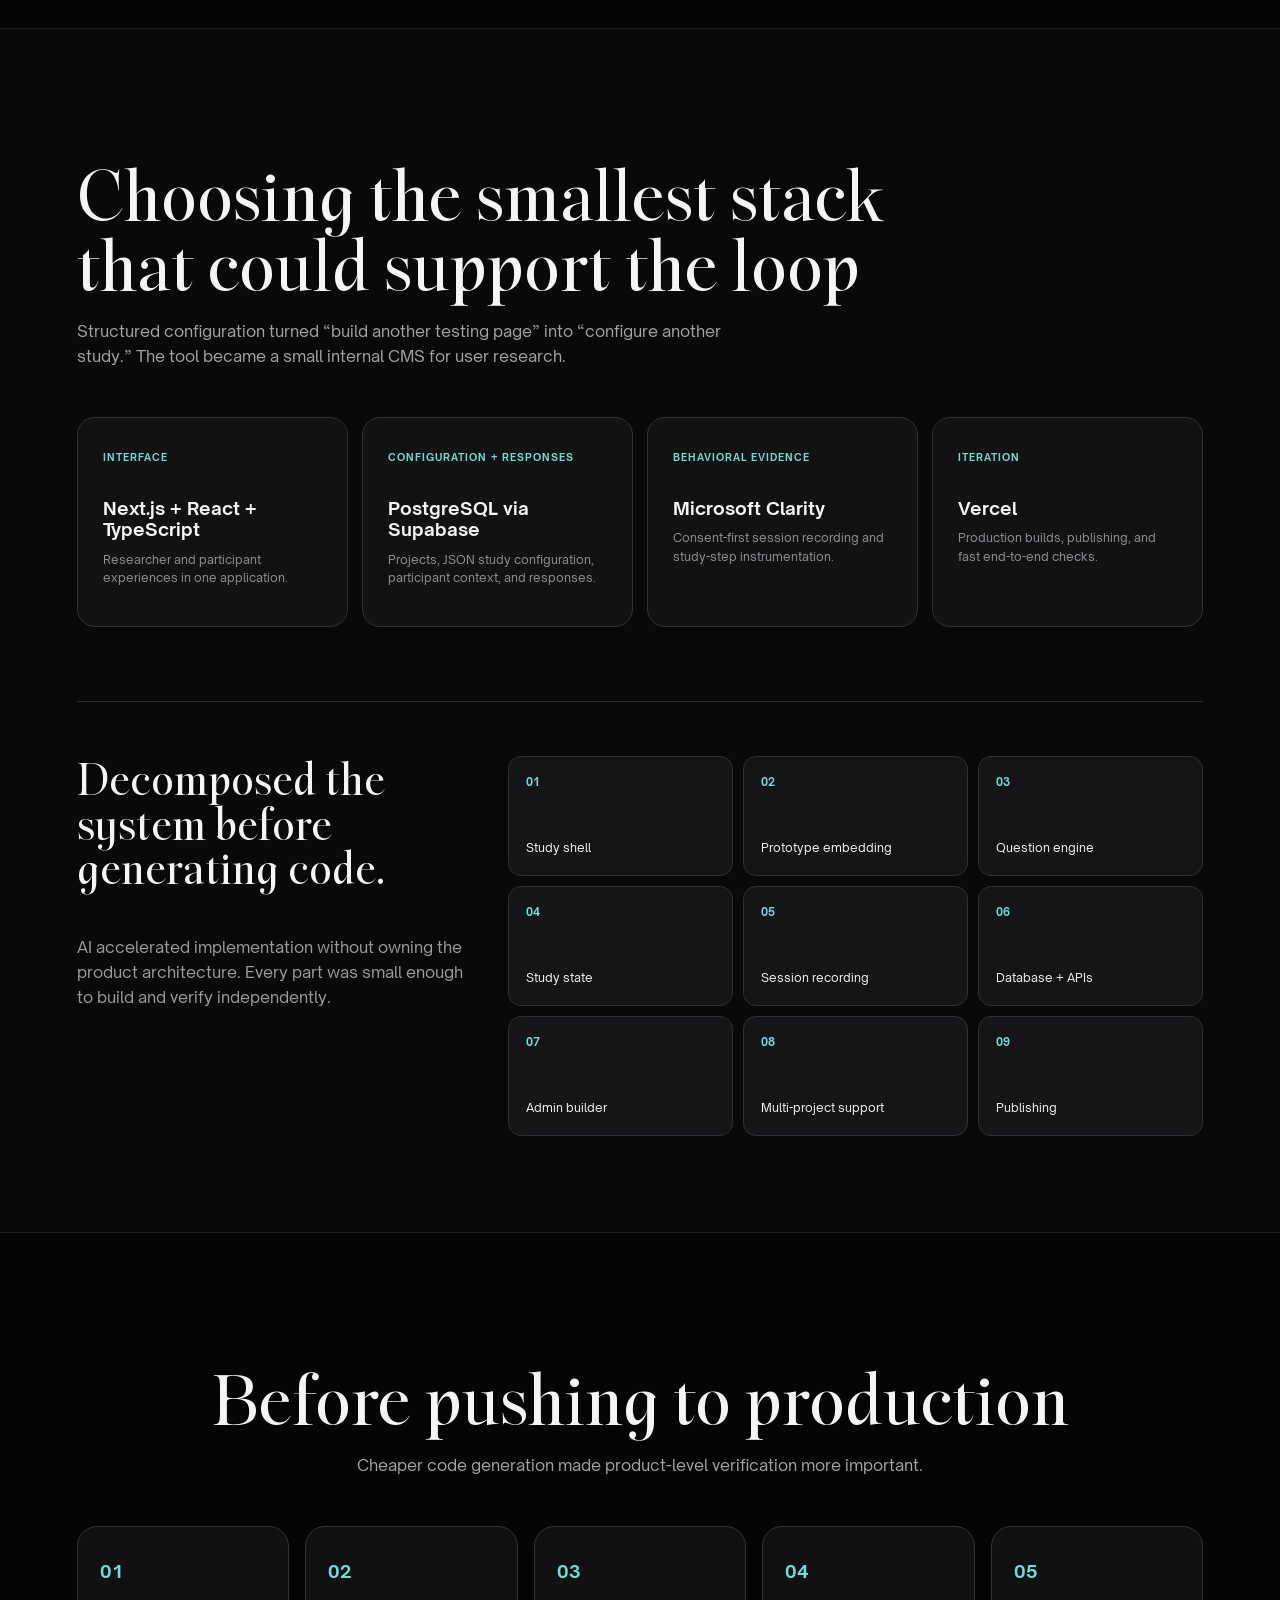
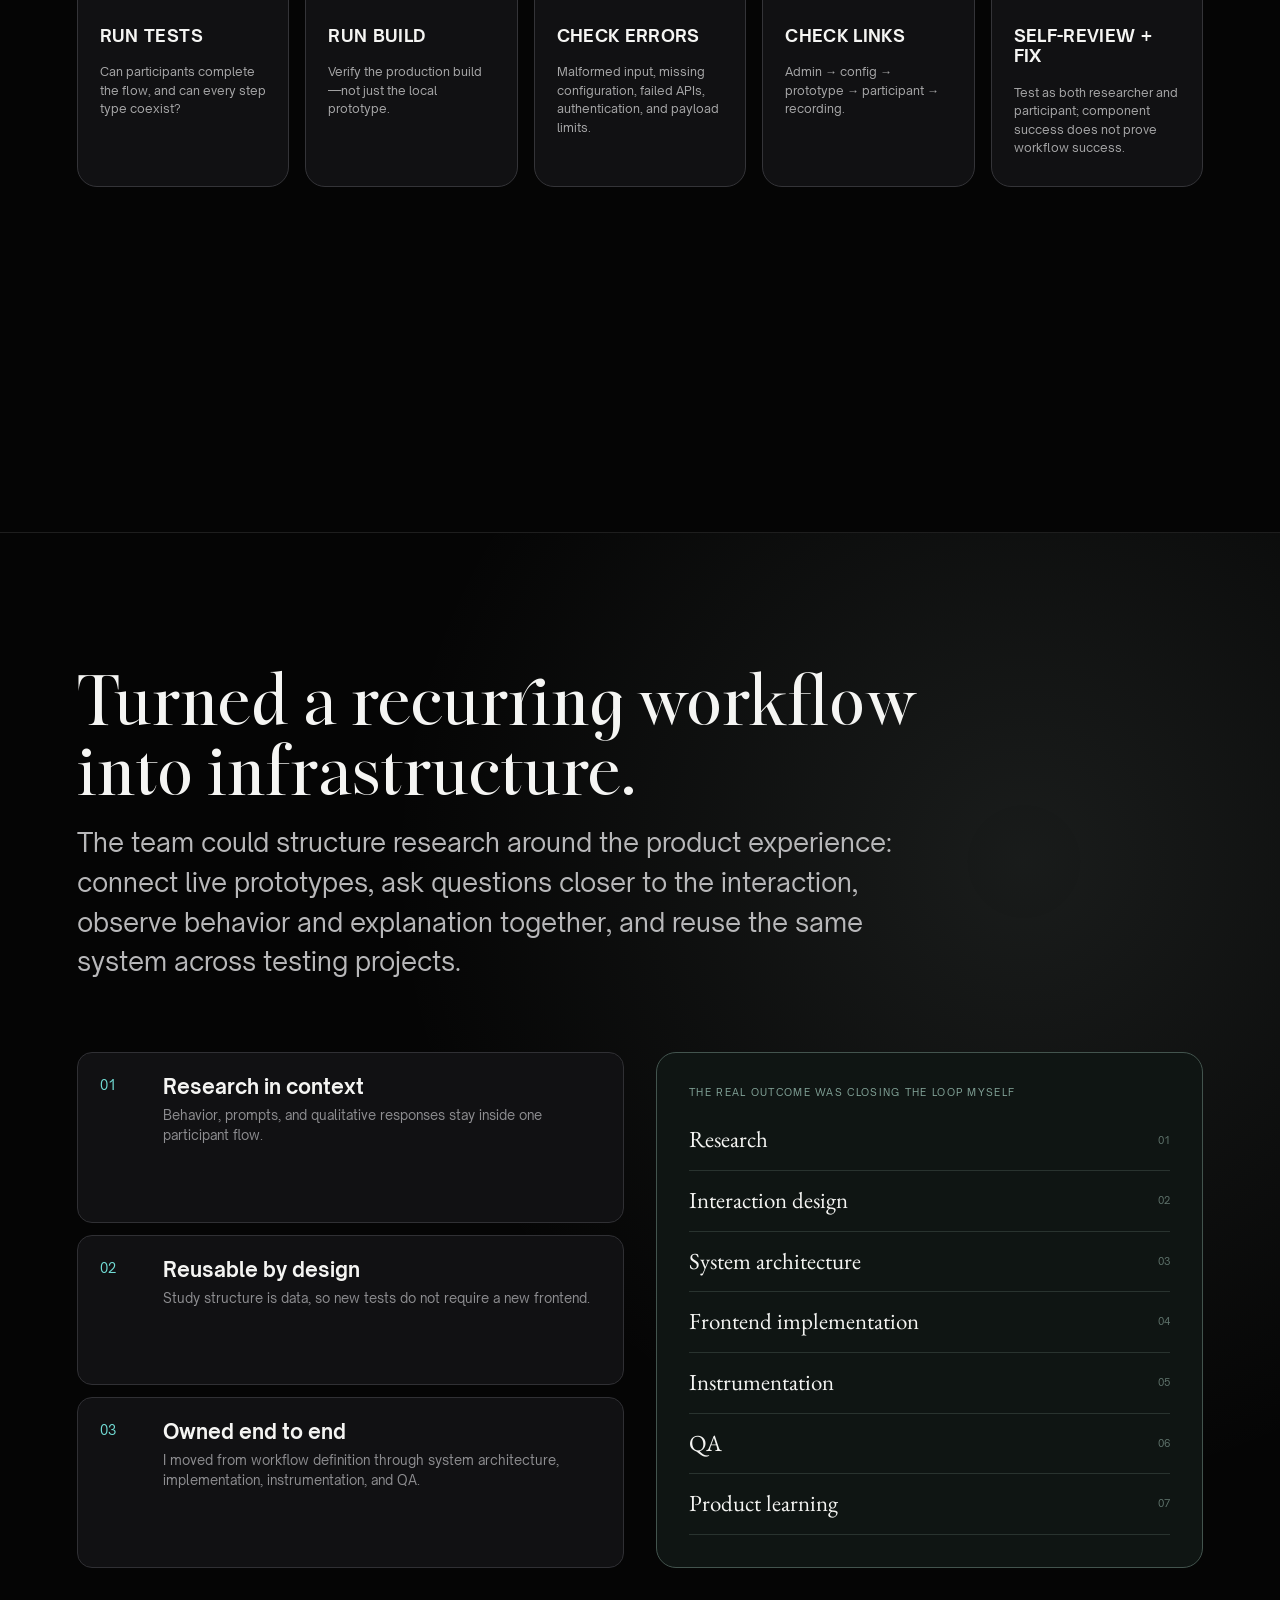
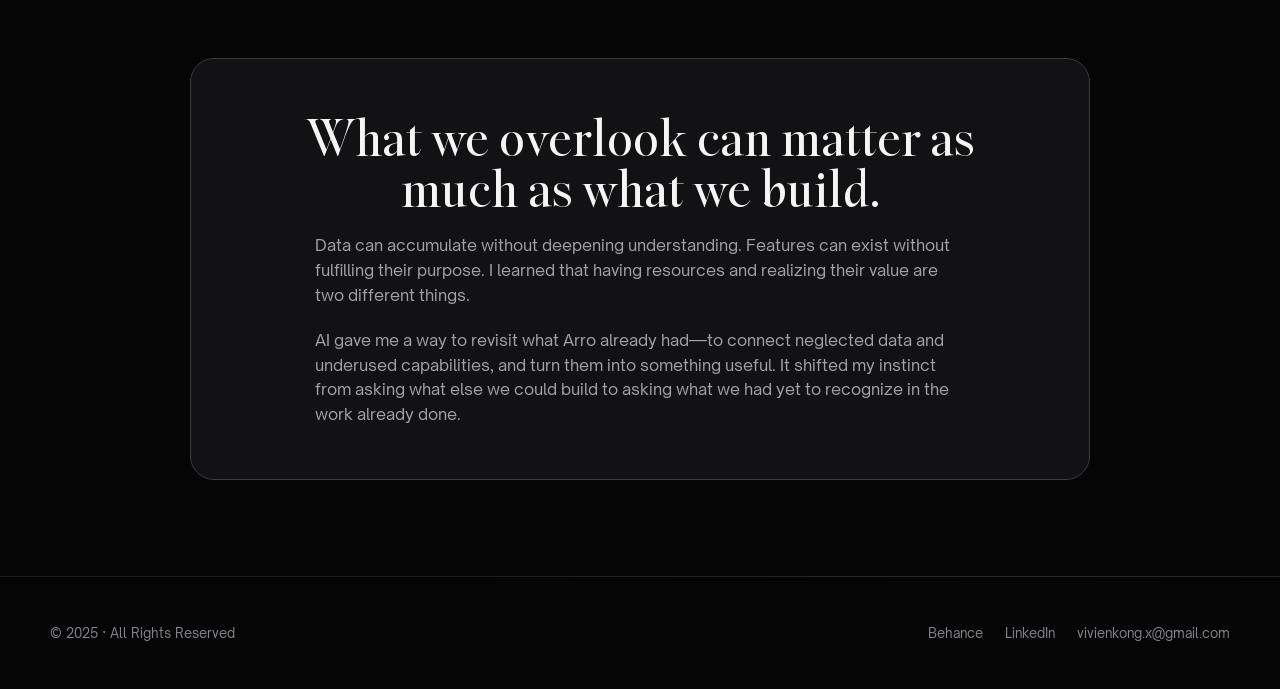
==== commit 2c4aaf25: "Point Arro study buttons to migrated study and seeded admin demo" ====
--- a/arro-testing-system/index.html
+++ b/arro-testing-system/index.html
@@ -29,8 +29,8 @@
           <div><dt>Built with</dt><dd>Next.js · React · TypeScript · PostgreSQL · Microsoft Clarity · Vercel</dd></div>
         </dl>
         <nav class="case-links" aria-label="Explore the live research platform">
-          <a class="primary" href="https://grow-prototype-site.vercel.app/?study=graduation-path-study" target="_blank" rel="noopener noreferrer">Try participant study ↗</a>
-          <a href="https://grow-prototype-site.vercel.app/admin?project=aca21e1c-a0ef-46f1-820d-6cd92b2fc8e0" target="_blank" rel="noopener noreferrer">View researcher dashboard ↗</a>
+          <a class="primary" href="https://arro-graduation-research.vercel.app/?study=graduation-path-study" target="_blank" rel="noopener noreferrer">Try participant study ↗</a>
+          <a href="https://arro-graduation-research.vercel.app/admin/demo?project=sample-graduation" target="_blank" rel="noopener noreferrer">View researcher dashboard ↗</a>
         </nav>
       </div>
 
